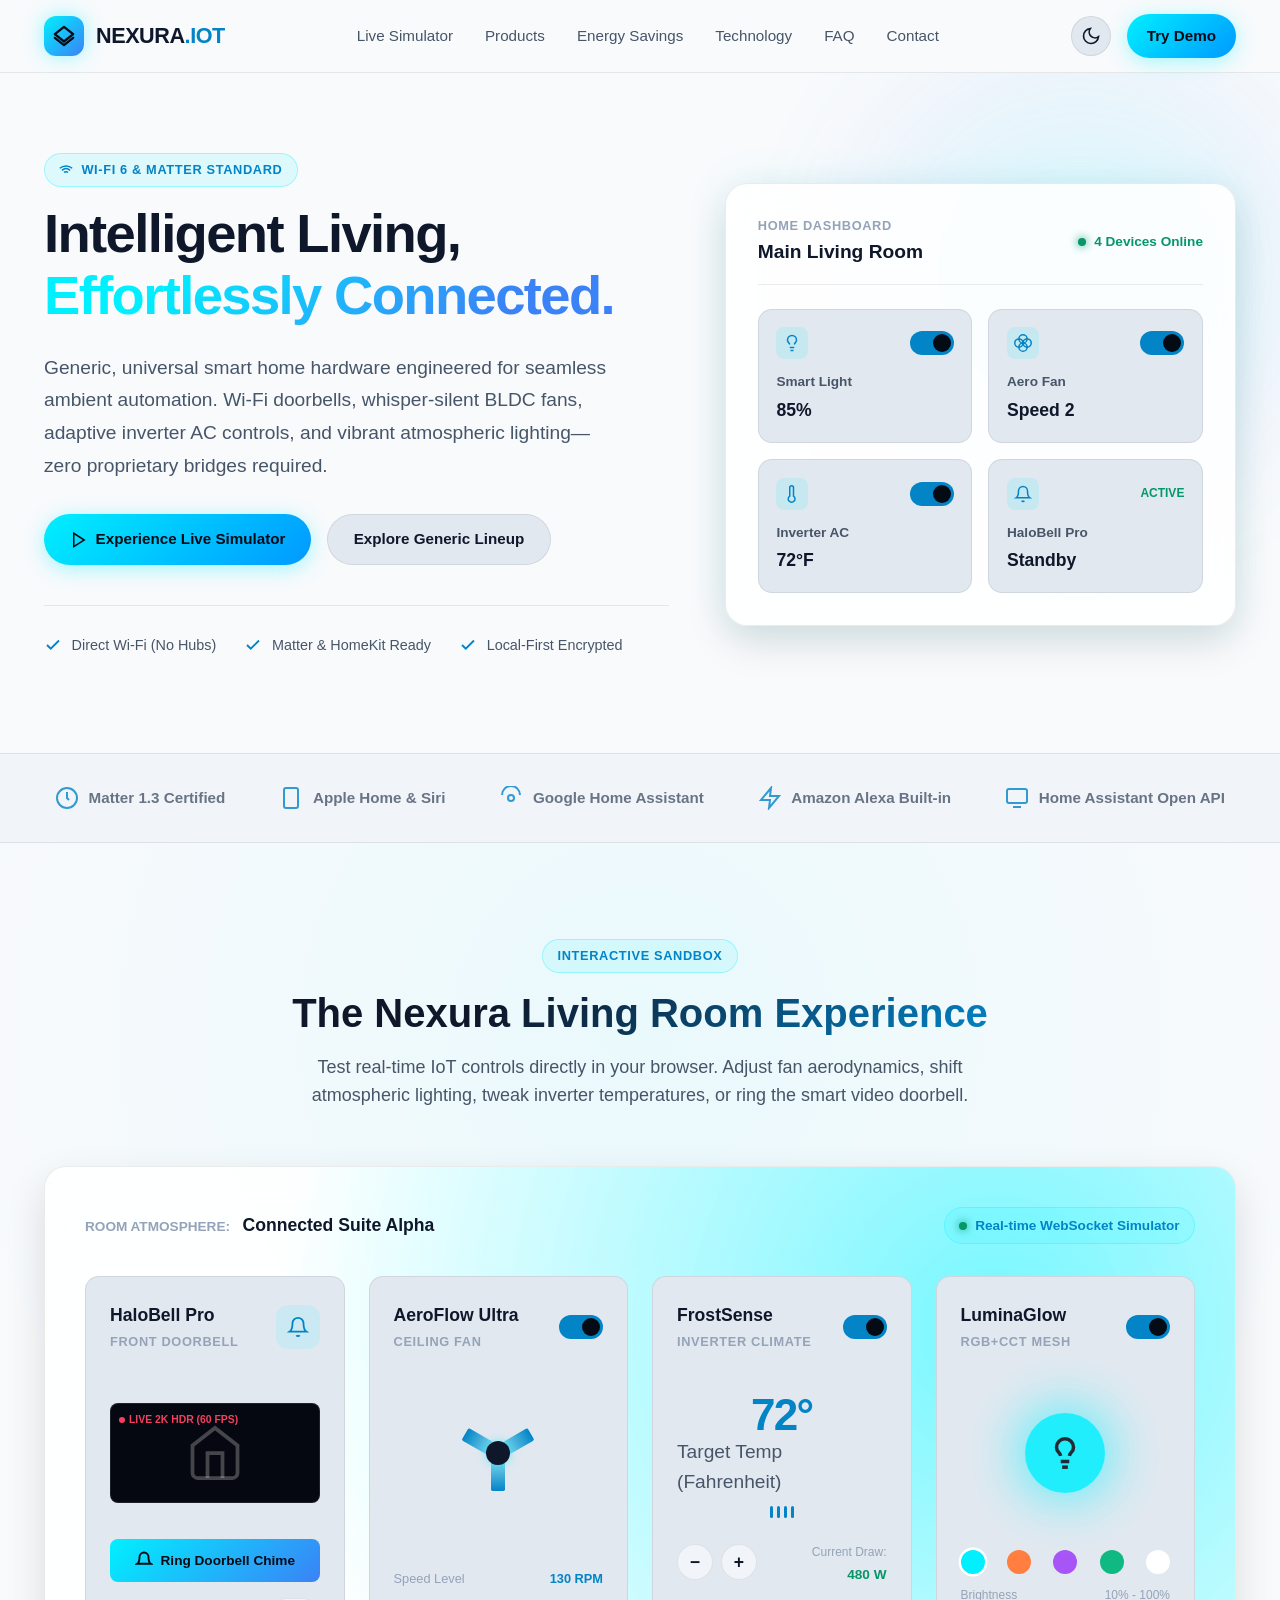
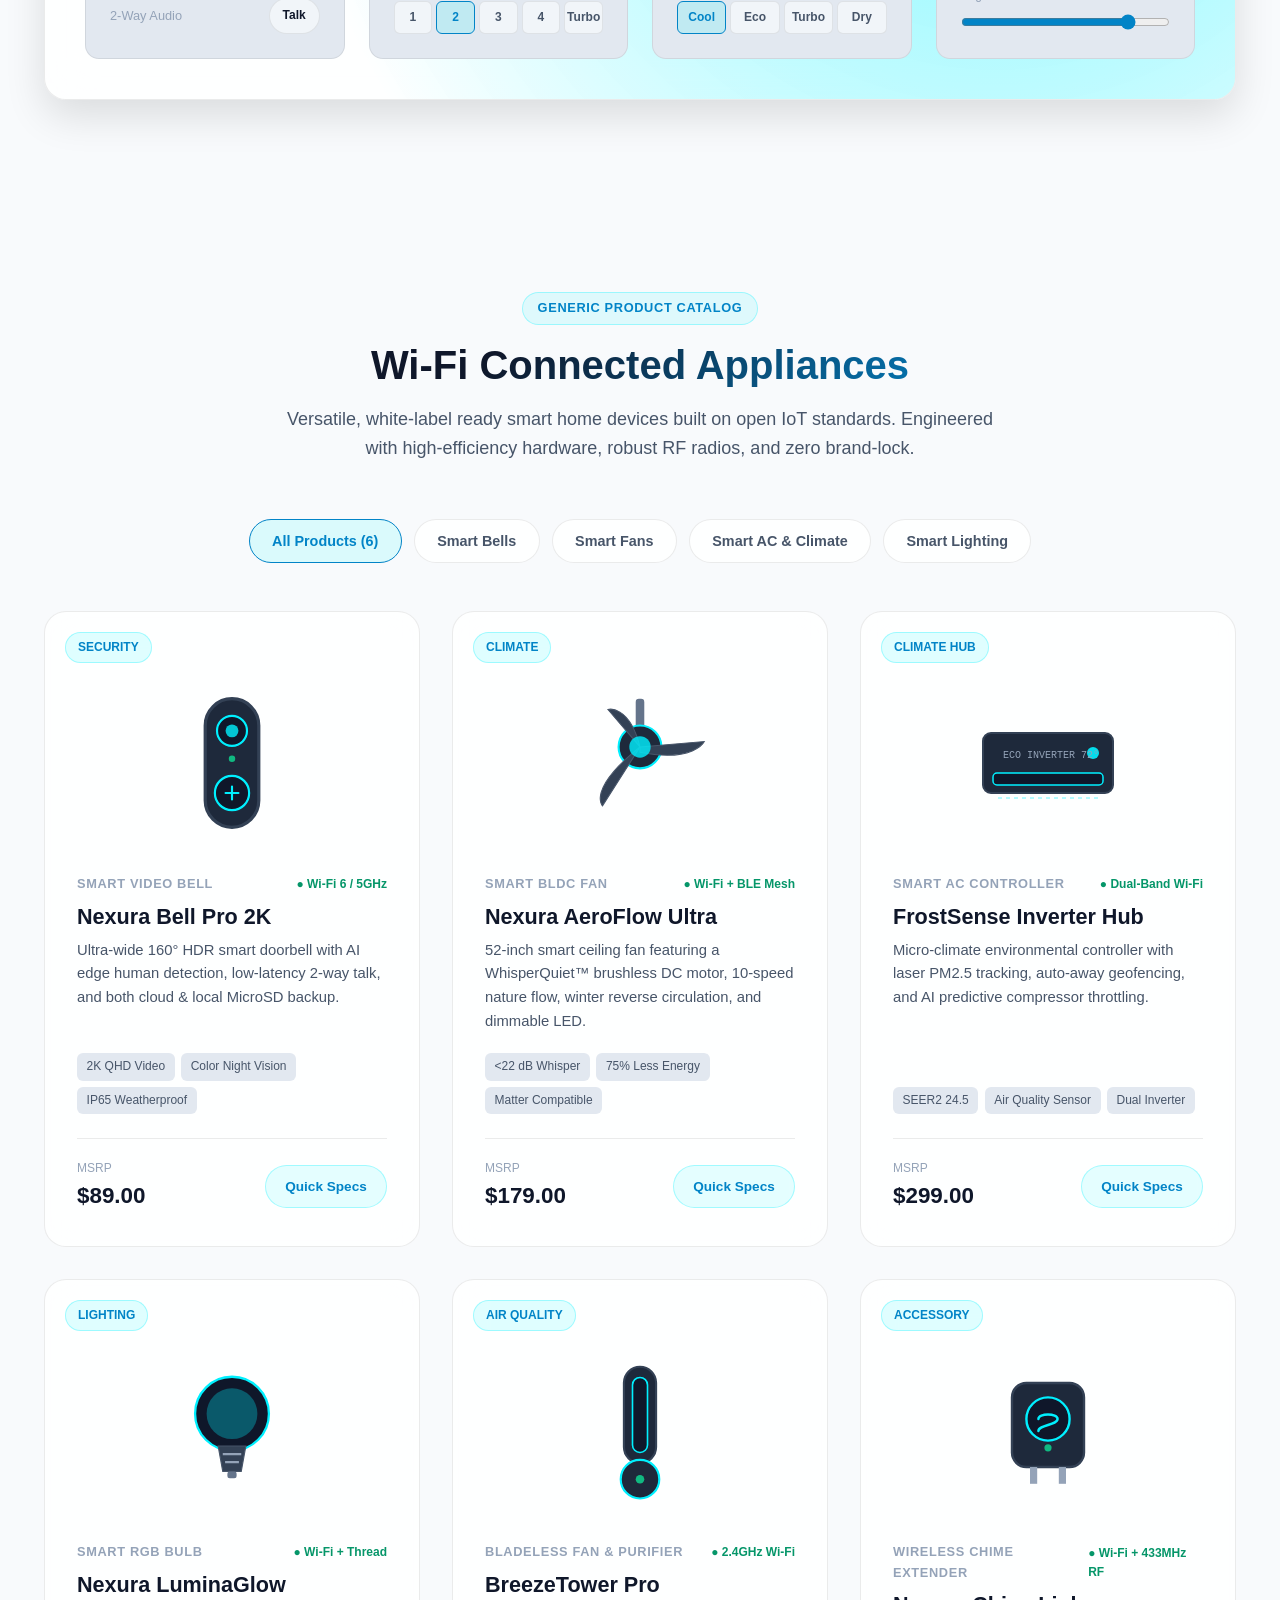
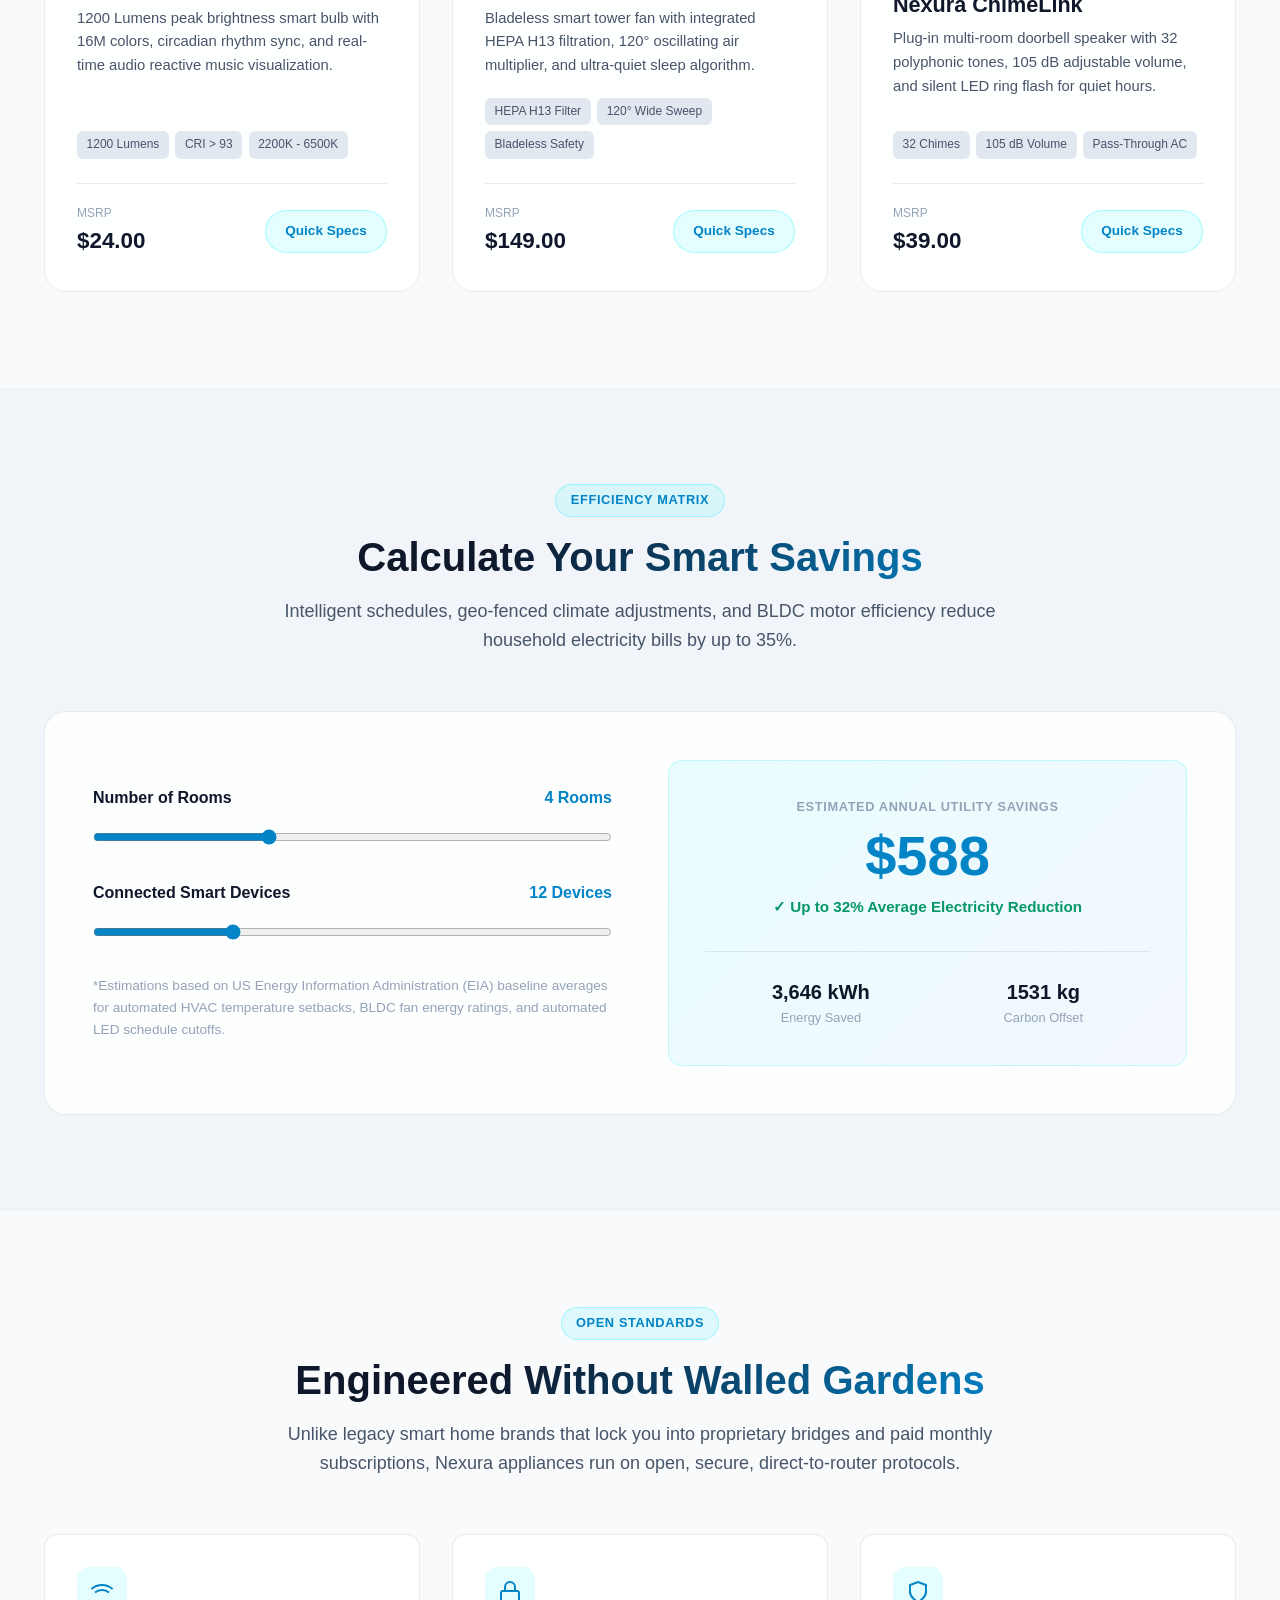
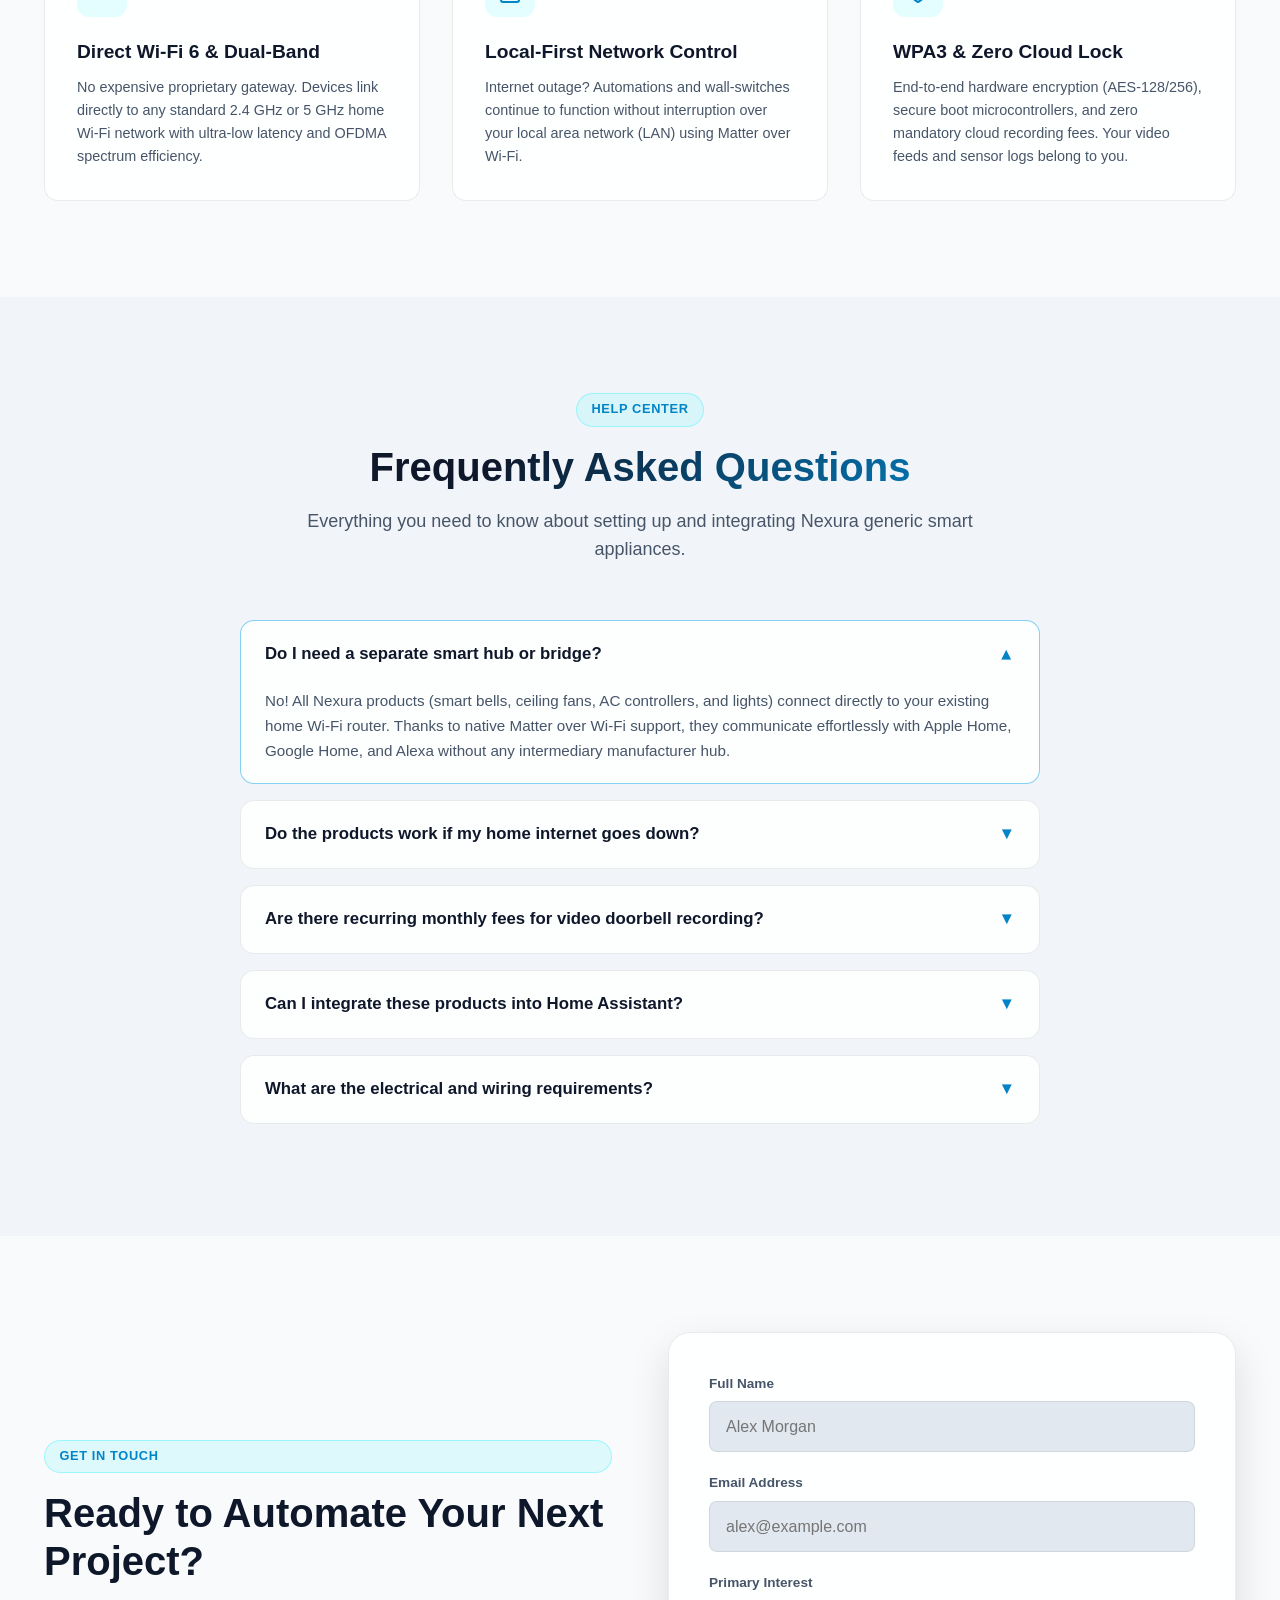
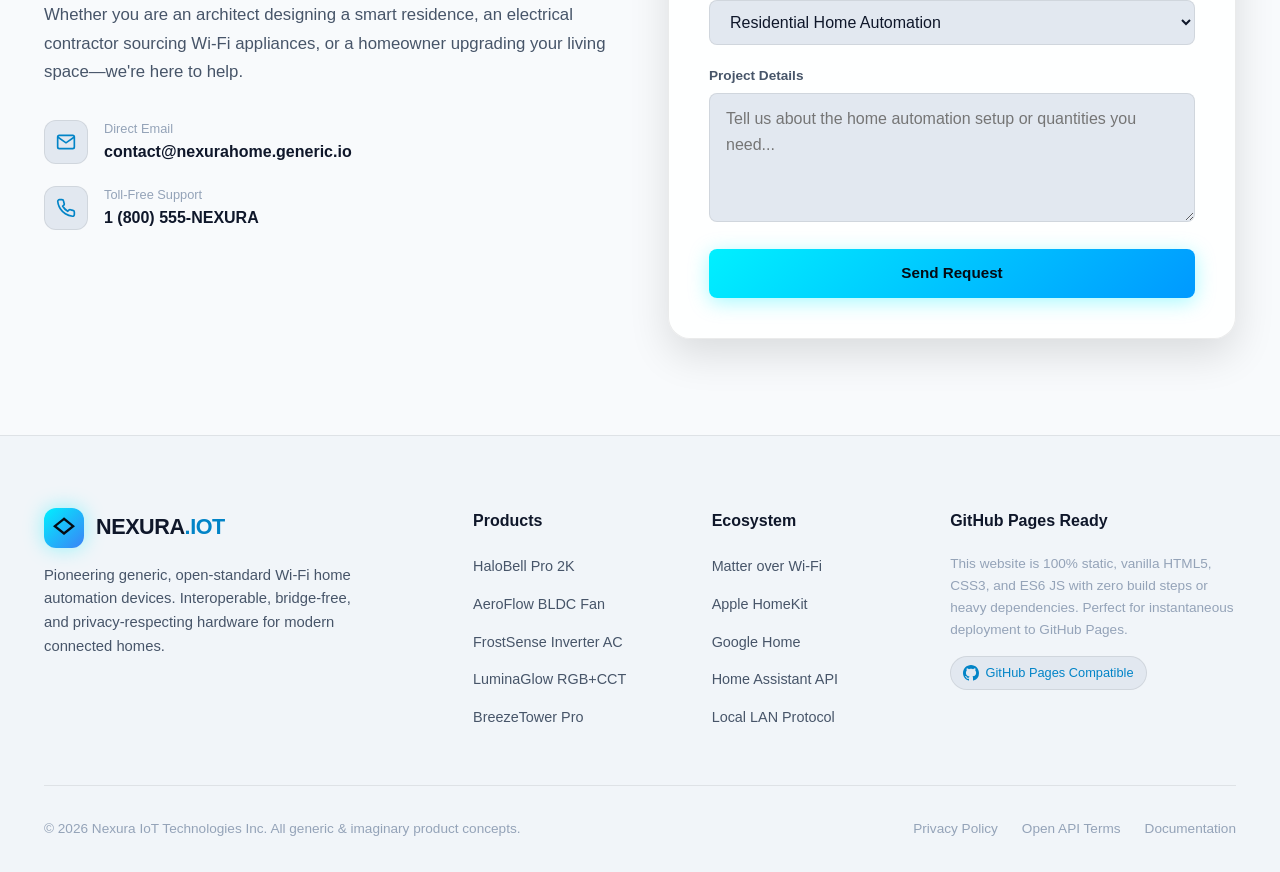
==== index.html @ 49939e01 "feat: complete Nexura Smart Home GitHub Pages site" ====
<!DOCTYPE html>
<html lang="en" data-theme="dark">
<head>
  <meta charset="UTF-8">
  <meta name="viewport" content="width=device-width, initial-scale=1.0">
  <title>Nexura Home | Intelligent Wi-Fi Smart Home Automation</title>
  <meta name="description" content="Generic, universal Wi-Fi enabled smart home appliances. Smart video bells, whisper-silent BLDC fans, inverter climate ACs, and tunable ambient lighting.">
  <link rel="stylesheet" href="css/style.css">
  <!-- Favicon / Vector Logo -->
  <link rel="icon" type="image/svg+xml" href="data:image/svg+xml,<svg xmlns='http://www.w3.org/2000/svg' viewBox='0 0 24 24' fill='%2300f0ff'><path d='M12 2L2 9.5V22h20V9.5L12 2zm0 4.5l6 4.5v9h-3v-5h-6v5H5v-9l7-4.5z'/></svg>">
</head>
<body>

  <!-- =========================================================================
       NAVIGATION BAR
       ========================================================================= -->
  <header class="site-header">
    <div class="container nav-inner">
      <a href="#" class="brand-logo" aria-label="Nexura Home Homepage">
        <div class="brand-icon-box">
          <svg width="22" height="22" viewBox="0 0 24 24" fill="none" stroke="currentColor" stroke-width="2.5" stroke-linecap="round" stroke-linejoin="round">
            <path d="M12 2L2 10l10 8 10-8-10-8z"/>
            <path d="M2 14l10 8 10-8"/>
          </svg>
        </div>
        <span class="brand-text">NEXURA<span>.IOT</span></span>
      </a>

      <nav>
        <ul class="nav-menu" id="nav-menu">
          <li><a href="#simulator" class="nav-link">Live Simulator</a></li>
          <li><a href="#products" class="nav-link">Products</a></li>
          <li><a href="#calculator" class="nav-link">Energy Savings</a></li>
          <li><a href="#architecture" class="nav-link">Technology</a></li>
          <li><a href="#faq" class="nav-link">FAQ</a></li>
          <li><a href="#contact" class="nav-link">Contact</a></li>
        </ul>
      </nav>

      <div class="nav-actions">
        <button id="theme-toggle-btn" class="theme-toggle-btn" aria-label="Toggle Theme" title="Toggle Light/Dark Theme">
          <span id="theme-icon">
            <svg width="20" height="20" viewBox="0 0 24 24" fill="none" stroke="currentColor" stroke-width="2">
              <circle cx="12" cy="12" r="5"></circle>
              <line x1="12" y1="1" x2="12" y2="3"></line>
              <line x1="12" y1="21" x2="12" y2="23"></line>
            </svg>
          </span>
        </button>
        <a href="#simulator" class="btn-primary" style="padding: 0.6rem 1.25rem;">Try Demo</a>
        <button class="mobile-menu-btn" id="mobile-menu-btn" aria-label="Open Mobile Menu">
          <span></span>
          <span></span>
          <span></span>
        </button>
      </div>
    </div>
  </header>

  <!-- =========================================================================
       HERO SECTION
       ========================================================================= -->
  <section class="section hero-section">
    <div class="hero-glow-blob"></div>
    <div class="container hero-grid">
      <div class="hero-content">
        <div class="badge-tag">
          <svg width="14" height="14" viewBox="0 0 24 24" fill="none" stroke="currentColor" stroke-width="2.5">
            <path d="M5 12.55a11 11 0 0 1 14.08 0"></path>
            <path d="M1.42 9a16 16 0 0 1 21.16 0"></path>
            <path d="M8.53 16.11a6 6 0 0 1 6.95 0"></path>
            <line x1="12" y1="20" x2="12.01" y2="20"></line>
          </svg>
          Wi-Fi 6 & Matter Standard
        </div>
        <h1>Intelligent Living, <br><span class="gradient-text">Effortlessly Connected.</span></h1>
        <p class="hero-description">
          Generic, universal smart home hardware engineered for seamless ambient automation. Wi-Fi doorbells, whisper-silent BLDC fans, adaptive inverter AC controls, and vibrant atmospheric lighting—zero proprietary bridges required.
        </p>

        <div class="hero-cta-group">
          <a href="#simulator" class="btn-primary">
            <svg width="18" height="18" viewBox="0 0 24 24" fill="none" stroke="currentColor" stroke-width="2">
              <polygon points="5 3 19 12 5 21 5 3"></polygon>
            </svg>
            Experience Live Simulator
          </a>
          <a href="#products" class="btn-secondary">Explore Generic Lineup</a>
        </div>

        <div class="hero-highlights">
          <div class="highlight-item">
            <svg width="18" height="18" viewBox="0 0 24 24" fill="none" stroke="currentColor" stroke-width="2.5"><polyline points="20 6 9 17 4 12"></polyline></svg>
            Direct Wi-Fi (No Hubs)
          </div>
          <div class="highlight-item">
            <svg width="18" height="18" viewBox="0 0 24 24" fill="none" stroke="currentColor" stroke-width="2.5"><polyline points="20 6 9 17 4 12"></polyline></svg>
            Matter & HomeKit Ready
          </div>
          <div class="highlight-item">
            <svg width="18" height="18" viewBox="0 0 24 24" fill="none" stroke="currentColor" stroke-width="2.5"><polyline points="20 6 9 17 4 12"></polyline></svg>
            Local-First Encrypted
          </div>
        </div>
      </div>

      <!-- Hero Interactive Mini-Hub Card -->
      <div class="hero-hub-card">
        <div class="hub-card-header">
          <div>
            <div style="font-size: 0.8rem; text-transform: uppercase; color: var(--text-muted); font-weight: 700; letter-spacing: 0.05em;">Home Dashboard</div>
            <div style="font-size: 1.2rem; font-weight: 800;">Main Living Room</div>
          </div>
          <div class="hub-status">
            <span class="status-dot"></span>
            <span>4 Devices Online</span>
          </div>
        </div>

        <div class="hero-hub-grid">
          <!-- Light Quick Widget -->
          <div class="quick-control-widget">
            <div class="qcw-header">
              <div class="qcw-icon">
                <svg width="18" height="18" viewBox="0 0 24 24" fill="none" stroke="currentColor" stroke-width="2">
                  <path d="M9 18h6"></path><path d="M10 22h4"></path>
                  <path d="M15.09 14c.18-.98.65-1.74 1.41-2.5A4.65 4.65 0 0 0 18 8 6 6 0 0 0 6 8c0 1 .23 2.23 1.5 3.5A4.61 4.61 0 0 1 8.91 14"></path>
                </svg>
              </div>
              <label class="toggle-switch">
                <input type="checkbox" id="hero-light-toggle" checked>
                <span class="toggle-slider"></span>
              </label>
            </div>
            <div class="qcw-title">Smart Light</div>
            <div class="qcw-value" id="hero-light-status">85%</div>
          </div>

          <!-- Fan Quick Widget -->
          <div class="quick-control-widget">
            <div class="qcw-header">
              <div class="qcw-icon">
                <svg width="18" height="18" viewBox="0 0 24 24" fill="none" stroke="currentColor" stroke-width="2">
                  <path d="M12 12c0-3 2.5-5.5 5.5-5.5S23 9 23 12s-2.5 5.5-5.5 5.5-5.5-2.5-5.5-5.5z"></path>
                  <path d="M12 12c-3 0-5.5 2.5-5.5 5.5S9 23 12 23s5.5-2.5 5.5-5.5-2.5-5.5-5.5-5.5z"></path>
                  <path d="M12 12c0 3-2.5 5.5-5.5 5.5S1 15 1 12s2.5-5.5 5.5-5.5 5.5 2.5 5.5 5.5z"></path>
                  <path d="M12 12c3 0 5.5-2.5 5.5-5.5S15 1 12 1 6.5 3.5 6.5 6.5 9 12 12 12z"></path>
                </svg>
              </div>
              <label class="toggle-switch">
                <input type="checkbox" id="hero-fan-toggle" checked>
                <span class="toggle-slider"></span>
              </label>
            </div>
            <div class="qcw-title">Aero Fan</div>
            <div class="qcw-value" id="hero-fan-status">Speed 2</div>
          </div>

          <!-- AC Quick Widget -->
          <div class="quick-control-widget">
            <div class="qcw-header">
              <div class="qcw-icon">
                <svg width="18" height="18" viewBox="0 0 24 24" fill="none" stroke="currentColor" stroke-width="2">
                  <path d="M14 14.76V3.5a2.5 2.5 0 0 0-5 0v11.26a4.5 4.5 0 1 0 5 0z"></path>
                </svg>
              </div>
              <label class="toggle-switch">
                <input type="checkbox" id="hero-ac-toggle" checked>
                <span class="toggle-slider"></span>
              </label>
            </div>
            <div class="qcw-title">Inverter AC</div>
            <div class="qcw-value" id="hero-ac-temp">72°F</div>
          </div>

          <!-- Bell Quick Widget -->
          <div class="quick-control-widget">
            <div class="qcw-header">
              <div class="qcw-icon">
                <svg width="18" height="18" viewBox="0 0 24 24" fill="none" stroke="currentColor" stroke-width="2">
                  <path d="M18 8A6 6 0 0 0 6 8c0 7-3 9-3 9h18s-3-2-3-9"></path>
                  <path d="M13.73 21a2 2 0 0 1-3.46 0"></path>
                </svg>
              </div>
              <span style="font-size: 0.75rem; color: var(--accent-emerald); font-weight: 700;">ACTIVE</span>
            </div>
            <div class="qcw-title">HaloBell Pro</div>
            <div class="qcw-value">Standby</div>
          </div>
        </div>
      </div>
    </div>
  </section>

  <!-- =========================================================================
       TRUST & ECOSYSTEM COMPATIBILITY STRIP
       ========================================================================= -->
  <section class="trust-bar">
    <div class="container trust-flex">
      <div class="trust-item">
        <svg viewBox="0 0 24 24" fill="none" stroke="currentColor" stroke-width="2">
          <circle cx="12" cy="12" r="10"></circle><polyline points="12 6 12 12 14 14"></polyline>
        </svg>
        <span>Matter 1.3 Certified</span>
      </div>
      <div class="trust-item">
        <svg viewBox="0 0 24 24" fill="none" stroke="currentColor" stroke-width="2">
          <rect x="5" y="2" width="14" height="20" rx="2" ry="2"></rect><line x1="12" y1="18" x2="12.01" y2="18"></line>
        </svg>
        <span>Apple Home & Siri</span>
      </div>
      <div class="trust-item">
        <svg viewBox="0 0 24 24" fill="none" stroke="currentColor" stroke-width="2">
          <circle cx="12" cy="12" r="3"></circle><path d="M3 9a9 9 0 0 1 9-9 9 9 0 0 1 9 9"></path>
        </svg>
        <span>Google Home Assistant</span>
      </div>
      <div class="trust-item">
        <svg viewBox="0 0 24 24" fill="none" stroke="currentColor" stroke-width="2">
          <polygon points="13 2 3 14 12 14 11 22 21 10 12 10 13 2"></polygon>
        </svg>
        <span>Amazon Alexa Built-in</span>
      </div>
      <div class="trust-item">
        <svg viewBox="0 0 24 24" fill="none" stroke="currentColor" stroke-width="2">
          <rect x="2" y="3" width="20" height="14" rx="2" ry="2"></rect><line x1="8" y1="21" x2="16" y2="21"></line>
        </svg>
        <span>Home Assistant Open API</span>
      </div>
    </div>
  </section>

  <!-- =========================================================================
       INTERACTIVE SMART HOME SIMULATOR
       ========================================================================= -->
  <section class="section simulator-section" id="simulator">
    <div class="container">
      <div class="section-title-wrap">
        <div class="badge-tag">Interactive Sandbox</div>
        <h2 class="section-title">The Nexura Living Room Experience</h2>
        <p class="section-subtitle">
          Test real-time IoT controls directly in your browser. Adjust fan aerodynamics, shift atmospheric lighting, tweak inverter temperatures, or ring the smart video doorbell.
        </p>
      </div>

      <div class="sim-room-container">
        <div class="sim-room-backdrop" id="sim-room-backdrop"></div>

        <div class="sim-header">
          <div>
            <span style="font-size: 0.85rem; font-weight: 700; color: var(--text-muted); text-transform: uppercase;">Room Atmosphere:</span>
            <span style="font-size: 1.1rem; font-weight: 800; margin-left: 0.5rem;">Connected Suite Alpha</span>
          </div>
          <div class="sim-live-badge">
            <span class="status-dot"></span>
            <span>Real-time WebSocket Simulator</span>
          </div>
        </div>

        <div class="sim-device-grid">
          <!-- 1. SMART DOORBELL -->
          <div class="sim-card">
            <div class="sim-card-top">
              <div>
                <div class="sim-device-name">HaloBell Pro</div>
                <div class="sim-device-type">Front Doorbell</div>
              </div>
              <div class="sim-icon-circle">
                <svg width="22" height="22" viewBox="0 0 24 24" fill="none" stroke="currentColor" stroke-width="2">
                  <path d="M18 8A6 6 0 0 0 6 8c0 7-3 9-3 9h18s-3-2-3-9"></path>
                  <path d="M13.73 21a2 2 0 0 1-3.46 0"></path>
                </svg>
              </div>
            </div>

            <!-- Cam Viewport -->
            <div class="sim-device-visual">
              <div class="doorbell-cam-feed">
                <div class="cam-rec-indicator">
                  <span class="rec-dot"></span>
                  <span id="cam-status-text">LIVE 2K HDR (60 FPS)</span>
                </div>
                <div class="cam-motion-alert" id="cam-motion-alert">Motion Detected: Porch</div>
                <!-- Simulated Porch Graphic -->
                <svg width="60" height="60" viewBox="0 0 24 24" fill="none" stroke="rgba(255,255,255,0.25)" stroke-width="1.5">
                  <path d="M3 9l9-7 9 7v11a2 2 0 0 1-2 2H5a2 2 0 0 1-2-2z"></path>
                  <polyline points="9 22 9 12 15 12 15 22"></polyline>
                </svg>
              </div>
            </div>

            <div class="sim-controls">
              <button class="btn-ring-bell" id="ring-bell-btn">
                <svg width="18" height="18" viewBox="0 0 24 24" fill="none" stroke="currentColor" stroke-width="2.5">
                  <path d="M18 8A6 6 0 0 0 6 8c0 7-3 9-3 9h18s-3-2-3-9"></path>
                </svg>
                Ring Doorbell Chime
              </button>
              <div class="control-btn-group" style="justify-content: space-between; margin-top: 0.25rem;">
                <span style="font-size: 0.8rem; color: var(--text-muted);">2-Way Audio</span>
                <button id="toggle-mic-btn" class="sim-btn-round" style="width: auto; padding: 0.2rem 0.8rem; border-radius: var(--radius-full); font-size: 0.75rem;">
                  Talk
                </button>
              </div>
            </div>
          </div>

          <!-- 2. SMART BLDC FAN -->
          <div class="sim-card">
            <div class="sim-card-top">
              <div>
                <div class="sim-device-name">AeroFlow Ultra</div>
                <div class="sim-device-type">Ceiling Fan</div>
              </div>
              <label class="toggle-switch">
                <input type="checkbox" id="fan-power-toggle" checked>
                <span class="toggle-slider"></span>
              </label>
            </div>

            <!-- Fan Visual -->
            <div class="sim-device-visual">
              <div class="fan-visual-box">
                <div class="fan-hub"></div>
                <div class="fan-blades" id="fan-blades">
                  <div class="fan-blade"></div>
                  <div class="fan-blade"></div>
                  <div class="fan-blade"></div>
                </div>
              </div>
            </div>

            <div class="sim-controls">
              <div style="display: flex; justify-content: space-between; align-items: center; font-size: 0.8rem;">
                <span style="color: var(--text-muted);">Speed Level</span>
                <span style="font-weight: 700; color: var(--accent-cyan);" id="fan-rpm-display">130 RPM</span>
              </div>
              <div class="speed-chips">
                <button class="speed-chip fan-speed-chip" data-speed="1">1</button>
                <button class="speed-chip fan-speed-chip active" data-speed="2">2</button>
                <button class="speed-chip fan-speed-chip" data-speed="3">3</button>
                <button class="speed-chip fan-speed-chip" data-speed="4">4</button>
                <button class="speed-chip fan-speed-chip" data-speed="5">Turbo</button>
              </div>
            </div>
          </div>

          <!-- 3. SMART AC INVERTER -->
          <div class="sim-card">
            <div class="sim-card-top">
              <div>
                <div class="sim-device-name">FrostSense</div>
                <div class="sim-device-type">Inverter Climate</div>
              </div>
              <label class="toggle-switch">
                <input type="checkbox" id="ac-power-toggle" checked>
                <span class="toggle-slider"></span>
              </label>
            </div>

            <!-- AC Visual -->
            <div class="sim-device-visual">
              <div class="ac-temp-display">
                <div class="ac-temp-value" id="ac-temp-value">72°</div>
                <div class="ac-temp-unit">Target Temp (Fahrenheit)</div>
                <div class="ac-cooling-animation" id="ac-cooling-animation">
                  <span class="ac-wave-bar"></span>
                  <span class="ac-wave-bar"></span>
                  <span class="ac-wave-bar"></span>
                  <span class="ac-wave-bar"></span>
                </div>
              </div>
            </div>

            <div class="sim-controls">
              <div class="control-btn-group" style="justify-content: space-between;">
                <div style="display: flex; gap: 0.5rem;">
                  <button class="sim-btn-round" id="ac-temp-down" title="Lower Temp">−</button>
                  <button class="sim-btn-round" id="ac-temp-up" title="Raise Temp">+</button>
                </div>
                <div style="text-align: right;">
                  <span style="font-size: 0.75rem; color: var(--text-muted);">Current Draw:</span>
                  <div style="font-size: 0.85rem; font-weight: 700; color: var(--accent-emerald);" id="ac-energy-draw">480 W</div>
                </div>
              </div>
              <div class="speed-chips" style="margin-top: 0.25rem;">
                <button class="speed-chip ac-mode-chip active" data-mode="cool">Cool</button>
                <button class="speed-chip ac-mode-chip" data-mode="eco">Eco</button>
                <button class="speed-chip ac-mode-chip" data-mode="turbo">Turbo</button>
                <button class="speed-chip ac-mode-chip" data-mode="dry">Dry</button>
              </div>
            </div>
          </div>

          <!-- 4. SMART AMBIENT LIGHT -->
          <div class="sim-card">
            <div class="sim-card-top">
              <div>
                <div class="sim-device-name">LuminaGlow</div>
                <div class="sim-device-type">RGB+CCT Mesh</div>
              </div>
              <label class="toggle-switch">
                <input type="checkbox" id="light-power-toggle" checked>
                <span class="toggle-slider"></span>
              </label>
            </div>

            <!-- Light Visual -->
            <div class="sim-device-visual">
              <div class="light-bulb-glow" id="light-bulb-glow">
                <svg width="34" height="34" viewBox="0 0 24 24" fill="none" stroke="currentColor" stroke-width="2.5">
                  <path d="M9 18h6"></path><path d="M10 22h4"></path>
                  <path d="M15.09 14c.18-.98.65-1.74 1.41-2.5A4.65 4.65 0 0 0 18 8 6 6 0 0 0 6 8c0 1 .23 2.23 1.5 3.5A4.61 4.61 0 0 1 8.91 14"></path>
                </svg>
              </div>
            </div>

            <div class="sim-controls">
              <!-- Color Palette -->
              <div class="color-palette-bar">
                <span class="color-swatch light-color-swatch active" data-color="#00f0ff" style="background: #00f0ff;" title="Cyber Cyan"></span>
                <span class="color-swatch light-color-swatch" data-color="#ff7e40" style="background: #ff7e40;" title="Sunset Warm"></span>
                <span class="color-swatch light-color-swatch" data-color="#a855f7" style="background: #a855f7;" title="Midnight Violet"></span>
                <span class="color-swatch light-color-swatch" data-color="#10b981" style="background: #10b981;" title="Zen Emerald"></span>
                <span class="color-swatch light-color-swatch" data-color="#ffffff" style="background: #ffffff;" title="Pure Daylight"></span>
              </div>
              <!-- Brightness Slider -->
              <div>
                <div style="display: flex; justify-content: space-between; font-size: 0.75rem; color: var(--text-muted); margin-bottom: 0.2rem;">
                  <span>Brightness</span>
                  <span>10% - 100%</span>
                </div>
                <input type="range" class="range-slider" id="light-brightness-slider" min="15" max="100" value="85">
              </div>
            </div>
          </div>
        </div>
      </div>
    </div>
  </section>

  <!-- =========================================================================
       PRODUCT CATALOG SECTION
       ========================================================================= -->
  <section class="section" id="products">
    <div class="container">
      <div class="section-title-wrap">
        <div class="badge-tag">Generic Product Catalog</div>
        <h2 class="section-title">Wi-Fi Connected Appliances</h2>
        <p class="section-subtitle">
          Versatile, white-label ready smart home devices built on open IoT standards. Engineered with high-efficiency hardware, robust RF radios, and zero brand-lock.
        </p>
      </div>

      <!-- Category Filter Pills -->
      <div class="product-filters">
        <button class="filter-btn active" data-filter="all">All Products (6)</button>
        <button class="filter-btn" data-filter="bell">Smart Bells</button>
        <button class="filter-btn" data-filter="fan">Smart Fans</button>
        <button class="filter-btn" data-filter="ac">Smart AC & Climate</button>
        <button class="filter-btn" data-filter="light">Smart Lighting</button>
      </div>

      <!-- Product Grid -->
      <div class="product-grid">

        <!-- 1. HaloBell Pro 2K -->
        <div class="product-card" data-category="bell">
          <span class="product-badge-corner">Security</span>
          <div class="product-illustration">
            <!-- Modern Doorbell SVG -->
            <svg width="120" height="150" viewBox="0 0 100 140" fill="none" xmlns="http://www.w3.org/2000/svg">
              <rect x="25" y="10" width="50" height="120" rx="25" fill="#1e293b" stroke="#334155" stroke-width="3"/>
              <circle cx="50" cy="40" r="14" fill="#0f172a" stroke="#00f0ff" stroke-width="2"/>
              <circle cx="50" cy="40" r="6" fill="#00f0ff" opacity="0.8"/>
              <circle cx="50" cy="98" r="16" fill="#0f172a" stroke="#00f0ff" stroke-width="2"/>
              <path d="M50 92v12M44 98h12" stroke="#00f0ff" stroke-width="2" stroke-linecap="round"/>
              <circle cx="50" cy="66" r="3" fill="#10b981"/>
            </svg>
          </div>
          <div class="product-meta">
            <span class="product-category">Smart Video Bell</span>
            <span class="product-connectivity">● Wi-Fi 6 / 5GHz</span>
          </div>
          <h3 class="product-name">Nexura Bell Pro 2K</h3>
          <p class="product-description">
            Ultra-wide 160° HDR smart doorbell with AI edge human detection, low-latency 2-way talk, and both cloud & local MicroSD backup.
          </p>
          <div class="product-spec-pills">
            <span class="spec-pill">2K QHD Video</span>
            <span class="spec-pill">Color Night Vision</span>
            <span class="spec-pill">IP65 Weatherproof</span>
          </div>
          <div class="product-card-footer">
            <div class="product-price-box">
              <span class="price-label">MSRP</span>
              <span class="price-value">$89.00</span>
            </div>
            <button class="btn-card-action open-spec-btn" data-product-id="bell-pro">Quick Specs</button>
          </div>
        </div>

        <!-- 2. AeroFlow Ultra Ceiling Fan -->
        <div class="product-card" data-category="fan">
          <span class="product-badge-corner">Climate</span>
          <div class="product-illustration">
            <!-- Ceiling Fan SVG -->
            <svg width="150" height="150" viewBox="0 0 140 140" fill="none" xmlns="http://www.w3.org/2000/svg">
              <rect x="66" y="10" width="8" height="35" rx="3" fill="#64748b"/>
              <circle cx="70" cy="55" r="20" fill="#1e293b" stroke="#00f0ff" stroke-width="2"/>
              <path d="M70 55 L130 50 C130 50 120 70 70 60 Z" fill="#334155" stroke="#475569"/>
              <path d="M70 55 L35 110 C35 110 20 95 70 55 Z" fill="#334155" stroke="#475569"/>
              <path d="M70 55 L40 20 C40 20 60 15 70 55 Z" fill="#334155" stroke="#475569"/>
              <circle cx="70" cy="55" r="10" fill="#00f0ff" opacity="0.8"/>
            </svg>
          </div>
          <div class="product-meta">
            <span class="product-category">Smart BLDC Fan</span>
            <span class="product-connectivity">● Wi-Fi + BLE Mesh</span>
          </div>
          <h3 class="product-name">Nexura AeroFlow Ultra</h3>
          <p class="product-description">
            52-inch smart ceiling fan featuring a WhisperQuiet™ brushless DC motor, 10-speed nature flow, winter reverse circulation, and dimmable LED.
          </p>
          <div class="product-spec-pills">
            <span class="spec-pill">&lt;22 dB Whisper</span>
            <span class="spec-pill">75% Less Energy</span>
            <span class="spec-pill">Matter Compatible</span>
          </div>
          <div class="product-card-footer">
            <div class="product-price-box">
              <span class="price-label">MSRP</span>
              <span class="price-value">$179.00</span>
            </div>
            <button class="btn-card-action open-spec-btn" data-product-id="fan-aeroflow">Quick Specs</button>
          </div>
        </div>

        <!-- 3. FrostSense Inverter AC -->
        <div class="product-card" data-category="ac">
          <span class="product-badge-corner">Climate Hub</span>
          <div class="product-illustration">
            <!-- AC Unit SVG -->
            <svg width="160" height="140" viewBox="0 0 160 120" fill="none" xmlns="http://www.w3.org/2000/svg">
              <rect x="15" y="30" width="130" height="60" rx="8" fill="#1e293b" stroke="#334155" stroke-width="2"/>
              <rect x="25" y="70" width="110" height="12" rx="4" fill="#0f172a" stroke="#00f0ff" stroke-width="1.5"/>
              <circle cx="125" cy="50" r="6" fill="#00f0ff" opacity="0.9"/>
              <text x="35" y="55" fill="#94a3b8" font-size="10" font-family="monospace">ECO INVERTER 72°</text>
              <line x1="30" y1="95" x2="130" y2="95" stroke="#00f0ff" stroke-dasharray="4 4" opacity="0.6"/>
            </svg>
          </div>
          <div class="product-meta">
            <span class="product-category">Smart AC Controller</span>
            <span class="product-connectivity">● Dual-Band Wi-Fi</span>
          </div>
          <h3 class="product-name">FrostSense Inverter Hub</h3>
          <p class="product-description">
            Micro-climate environmental controller with laser PM2.5 tracking, auto-away geofencing, and AI predictive compressor throttling.
          </p>
          <div class="product-spec-pills">
            <span class="spec-pill">SEER2 24.5</span>
            <span class="spec-pill">Air Quality Sensor</span>
            <span class="spec-pill">Dual Inverter</span>
          </div>
          <div class="product-card-footer">
            <div class="product-price-box">
              <span class="price-label">MSRP</span>
              <span class="price-value">$299.00</span>
            </div>
            <button class="btn-card-action open-spec-btn" data-product-id="ac-frostsense">Quick Specs</button>
          </div>
        </div>

        <!-- 4. LuminaGlow RGB+CCT Light -->
        <div class="product-card" data-category="light">
          <span class="product-badge-corner">Lighting</span>
          <div class="product-illustration">
            <!-- Smart Bulb SVG -->
            <svg width="130" height="150" viewBox="0 0 100 130" fill="none" xmlns="http://www.w3.org/2000/svg">
              <circle cx="50" cy="50" r="32" fill="#0f172a" stroke="#00f0ff" stroke-width="2"/>
              <circle cx="50" cy="50" r="22" fill="#00f0ff" opacity="0.3"/>
              <path d="M38 78 L62 78 L58 100 L42 100 Z" fill="#334155" stroke="#475569"/>
              <line x1="42" y1="85" x2="58" y2="85" stroke="#94a3b8" stroke-width="2"/>
              <line x1="44" y1="92" x2="56" y2="92" stroke="#94a3b8" stroke-width="2"/>
              <rect x="46" y="100" width="8" height="6" rx="2" fill="#64748b"/>
            </svg>
          </div>
          <div class="product-meta">
            <span class="product-category">Smart RGB Bulb</span>
            <span class="product-connectivity">● Wi-Fi + Thread</span>
          </div>
          <h3 class="product-name">Nexura LuminaGlow</h3>
          <p class="product-description">
            1200 Lumens peak brightness smart bulb with 16M colors, circadian rhythm sync, and real-time audio reactive music visualization.
          </p>
          <div class="product-spec-pills">
            <span class="spec-pill">1200 Lumens</span>
            <span class="spec-pill">CRI &gt; 93</span>
            <span class="spec-pill">2200K - 6500K</span>
          </div>
          <div class="product-card-footer">
            <div class="product-price-box">
              <span class="price-label">MSRP</span>
              <span class="price-value">$24.00</span>
            </div>
            <button class="btn-card-action open-spec-btn" data-product-id="light-lumina">Quick Specs</button>
          </div>
        </div>

        <!-- 5. BreezeTower Pro -->
        <div class="product-card" data-category="fan">
          <span class="product-badge-corner">Air Quality</span>
          <div class="product-illustration">
            <!-- Bladeless Tower SVG -->
            <svg width="110" height="150" viewBox="0 0 80 140" fill="none" xmlns="http://www.w3.org/2000/svg">
              <rect x="25" y="10" width="30" height="90" rx="15" fill="#1e293b" stroke="#334155" stroke-width="2"/>
              <rect x="33" y="20" width="14" height="70" rx="7" fill="#0f172a" stroke="#00f0ff" stroke-width="1.5"/>
              <circle cx="40" cy="115" r="18" fill="#1e293b" stroke="#00f0ff" stroke-width="2"/>
              <circle cx="40" cy="115" r="4" fill="#10b981"/>
            </svg>
          </div>
          <div class="product-meta">
            <span class="product-category">Bladeless Fan & Purifier</span>
            <span class="product-connectivity">● 2.4GHz Wi-Fi</span>
          </div>
          <h3 class="product-name">BreezeTower Pro</h3>
          <p class="product-description">
            Bladeless smart tower fan with integrated HEPA H13 filtration, 120° oscillating air multiplier, and ultra-quiet sleep algorithm.
          </p>
          <div class="product-spec-pills">
            <span class="spec-pill">HEPA H13 Filter</span>
            <span class="spec-pill">120° Wide Sweep</span>
            <span class="spec-pill">Bladeless Safety</span>
          </div>
          <div class="product-card-footer">
            <div class="product-price-box">
              <span class="price-label">MSRP</span>
              <span class="price-value">$149.00</span>
            </div>
            <button class="btn-card-action open-spec-btn" data-product-id="fan-tower">Quick Specs</button>
          </div>
        </div>

        <!-- 6. ChimeLink Multi-Room Hub -->
        <div class="product-card" data-category="bell">
          <span class="product-badge-corner">Accessory</span>
          <div class="product-illustration">
            <!-- Chime Plug SVG -->
            <svg width="120" height="150" viewBox="0 0 100 120" fill="none" xmlns="http://www.w3.org/2000/svg">
              <rect x="20" y="20" width="60" height="70" rx="12" fill="#1e293b" stroke="#334155" stroke-width="2"/>
              <circle cx="50" cy="50" r="18" fill="#0f172a" stroke="#00f0ff" stroke-width="2"/>
              <path d="M42 50 C42 45 58 45 58 50 C58 55 42 55 42 60" stroke="#00f0ff" stroke-width="2" stroke-linecap="round"/>
              <circle cx="50" cy="74" r="3" fill="#10b981"/>
              <rect x="35" y="90" width="6" height="14" fill="#94a3b8"/>
              <rect x="59" y="90" width="6" height="14" fill="#94a3b8"/>
            </svg>
          </div>
          <div class="product-meta">
            <span class="product-category">Wireless Chime Extender</span>
            <span class="product-connectivity">● Wi-Fi + 433MHz RF</span>
          </div>
          <h3 class="product-name">Nexura ChimeLink</h3>
          <p class="product-description">
            Plug-in multi-room doorbell speaker with 32 polyphonic tones, 105 dB adjustable volume, and silent LED ring flash for quiet hours.
          </p>
          <div class="product-spec-pills">
            <span class="spec-pill">32 Chimes</span>
            <span class="spec-pill">105 dB Volume</span>
            <span class="spec-pill">Pass-Through AC</span>
          </div>
          <div class="product-card-footer">
            <div class="product-price-box">
              <span class="price-label">MSRP</span>
              <span class="price-value">$39.00</span>
            </div>
            <button class="btn-card-action open-spec-btn" data-product-id="hub-chimelink">Quick Specs</button>
          </div>
        </div>

      </div>
    </div>
  </section>

  <!-- =========================================================================
       INTERACTIVE ENERGY SAVINGS CALCULATOR
       ========================================================================= -->
  <section class="section savings-section" id="calculator">
    <div class="container">
      <div class="section-title-wrap">
        <div class="badge-tag">Efficiency Matrix</div>
        <h2 class="section-title">Calculate Your Smart Savings</h2>
        <p class="section-subtitle">
          Intelligent schedules, geo-fenced climate adjustments, and BLDC motor efficiency reduce household electricity bills by up to 35%.
        </p>
      </div>

      <div class="calculator-card">
        <!-- Interactive Sliders -->
        <div>
          <div class="calc-input-group">
            <div class="calc-label-row">
              <label for="calc-rooms">Number of Rooms</label>
              <span id="calc-rooms-val" style="color: var(--accent-cyan); font-weight: 700;">4 Rooms</span>
            </div>
            <input type="range" class="range-slider" id="calc-rooms" min="1" max="10" value="4">
          </div>

          <div class="calc-input-group">
            <div class="calc-label-row">
              <label for="calc-devices">Connected Smart Devices</label>
              <span id="calc-devices-val" style="color: var(--accent-cyan); font-weight: 700;">12 Devices</span>
            </div>
            <input type="range" class="range-slider" id="calc-devices" min="2" max="40" value="12">
          </div>

          <div style="font-size: 0.85rem; color: var(--text-muted); line-height: 1.6;">
            *Estimations based on US Energy Information Administration (EIA) baseline averages for automated HVAC temperature setbacks, BLDC fan energy ratings, and automated LED schedule cutoffs.
          </div>
        </div>

        <!-- Calculated Output Card -->
        <div class="calc-results-card">
          <div style="text-transform: uppercase; font-size: 0.8rem; font-weight: 700; color: var(--text-muted); letter-spacing: 0.05em;">
            Estimated Annual Utility Savings
          </div>
          <div class="savings-number" id="savings-result-val">$588</div>
          <div style="font-size: 0.95rem; color: var(--accent-emerald); font-weight: 600;">
            ✓ Up to 32% Average Electricity Reduction
          </div>

          <div class="savings-stats-row">
            <div>
              <div class="stat-metric" id="savings-kwh-val">3,645 kWh</div>
              <div class="stat-desc">Energy Saved</div>
            </div>
            <div>
              <div class="stat-metric" id="savings-co2-val">1,530 kg</div>
              <div class="stat-desc">Carbon Offset</div>
            </div>
          </div>
        </div>
      </div>
    </div>
  </section>

  <!-- =========================================================================
       CORE TECHNOLOGY & OPEN ARCHITECTURE
       ========================================================================= -->
  <section class="section" id="architecture">
    <div class="container">
      <div class="section-title-wrap">
        <div class="badge-tag">Open Standards</div>
        <h2 class="section-title">Engineered Without Walled Gardens</h2>
        <p class="section-subtitle">
          Unlike legacy smart home brands that lock you into proprietary bridges and paid monthly subscriptions, Nexura appliances run on open, secure, direct-to-router protocols.
        </p>
      </div>

      <div class="protocol-grid">
        <div class="protocol-card">
          <div class="protocol-icon-wrap">
            <svg width="24" height="24" viewBox="0 0 24 24" fill="none" stroke="currentColor" stroke-width="2">
              <path d="M5 12.55a11 11 0 0 1 14.08 0"></path>
              <path d="M1.42 9a16 16 0 0 1 21.16 0"></path>
              <line x1="12" y1="20" x2="12.01" y2="20"></line>
            </svg>
          </div>
          <h3 class="protocol-title">Direct Wi-Fi 6 & Dual-Band</h3>
          <p class="protocol-desc">
            No expensive proprietary gateway. Devices link directly to any standard 2.4 GHz or 5 GHz home Wi-Fi network with ultra-low latency and OFDMA spectrum efficiency.
          </p>
        </div>

        <div class="protocol-card">
          <div class="protocol-icon-wrap">
            <svg width="24" height="24" viewBox="0 0 24 24" fill="none" stroke="currentColor" stroke-width="2">
              <rect x="3" y="11" width="18" height="11" rx="2" ry="2"></rect>
              <path d="M7 11V7a5 5 0 0 1 10 0v4"></path>
            </svg>
          </div>
          <h3 class="protocol-title">Local-First Network Control</h3>
          <p class="protocol-desc">
            Internet outage? Automations and wall-switches continue to function without interruption over your local area network (LAN) using Matter over Wi-Fi.
          </p>
        </div>

        <div class="protocol-card">
          <div class="protocol-icon-wrap">
            <svg width="24" height="24" viewBox="0 0 24 24" fill="none" stroke="currentColor" stroke-width="2">
              <path d="M12 22s8-4 8-10V5l-8-3-8 3v7c0 6 8 10 8 10z"></path>
            </svg>
          </div>
          <h3 class="protocol-title">WPA3 & Zero Cloud Lock</h3>
          <p class="protocol-desc">
            End-to-end hardware encryption (AES-128/256), secure boot microcontrollers, and zero mandatory cloud recording fees. Your video feeds and sensor logs belong to you.
          </p>
        </div>
      </div>
    </div>
  </section>

  <!-- =========================================================================
       FREQUENTLY ASKED QUESTIONS (ACCORDION)
       ========================================================================= -->
  <section class="section" id="faq" style="background: var(--bg-secondary);">
    <div class="container">
      <div class="section-title-wrap">
        <div class="badge-tag">Help Center</div>
        <h2 class="section-title">Frequently Asked Questions</h2>
        <p class="section-subtitle">
          Everything you need to know about setting up and integrating Nexura generic smart appliances.
        </p>
      </div>

      <div class="faq-container">
        <!-- Question 1 -->
        <div class="faq-item active">
          <button class="faq-question">
            <span>Do I need a separate smart hub or bridge?</span>
            <span class="faq-icon-arrow">▼</span>
          </button>
          <div class="faq-answer">
            <p>
              No! All Nexura products (smart bells, ceiling fans, AC controllers, and lights) connect directly to your existing home Wi-Fi router. Thanks to native Matter over Wi-Fi support, they communicate effortlessly with Apple Home, Google Home, and Alexa without any intermediary manufacturer hub.
            </p>
          </div>
        </div>

        <!-- Question 2 -->
        <div class="faq-item">
          <button class="faq-question">
            <span>Do the products work if my home internet goes down?</span>
            <span class="faq-icon-arrow">▼</span>
          </button>
          <div class="faq-answer">
            <p>
              Yes. Nexura hardware operates on a "Local First" architecture. Scheduled fan speeds, lighting triggers, and local AC temperature regulation run entirely on your local Wi-Fi router without requiring a round-trip to cloud servers.
            </p>
          </div>
        </div>

        <!-- Question 3 -->
        <div class="faq-item">
          <button class="faq-question">
            <span>Are there recurring monthly fees for video doorbell recording?</span>
            <span class="faq-icon-arrow">▼</span>
          </button>
          <div class="faq-answer">
            <p>
              Never. The HaloBell Pro includes an on-board MicroSD slot supporting up to 256GB and supports open RTSP / ONVIF streaming for Network Attached Storage (NAS). Cloud storage is completely optional.
            </p>
          </div>
        </div>

        <!-- Question 4 -->
        <div class="faq-item">
          <button class="faq-question">
            <span>Can I integrate these products into Home Assistant?</span>
            <span class="faq-icon-arrow">▼</span>
          </button>
          <div class="faq-answer">
            <p>
              Absolutely. In addition to Matter, all generic appliances expose a local REST and MQTT interface that automatically auto-discovers in Home Assistant, Homebridge, and openHAB.
            </p>
          </div>
        </div>

        <!-- Question 5 -->
        <div class="faq-item">
          <button class="faq-question">
            <span>What are the electrical and wiring requirements?</span>
            <span class="faq-icon-arrow">▼</span>
          </button>
          <div class="faq-answer">
            <p>
              All products support universal AC 100V-240V (50/60Hz). The HaloBell Pro can be powered via existing 16-24V mechanical doorbell wiring or operated wirelessly via its long-lasting rechargeable battery.
            </p>
          </div>
        </div>
      </div>
    </div>
  </section>

  <!-- =========================================================================
       CONTACT / WHOLESALE & PRE-ORDER INQUIRY
       ========================================================================= -->
  <section class="section" id="contact">
    <div class="container">
      <div class="contact-grid">
        <div class="contact-info-card">
          <div class="badge-tag">Get in Touch</div>
          <h2 style="font-size: 2.5rem; font-weight: 800; line-height: 1.2; margin-bottom: 1rem;">
            Ready to Automate Your Next Project?
          </h2>
          <p style="color: var(--text-secondary); line-height: 1.7; font-size: 1.05rem;">
            Whether you are an architect designing a smart residence, an electrical contractor sourcing Wi-Fi appliances, or a homeowner upgrading your living space—we're here to help.
          </p>

          <div class="contact-channels">
            <div class="channel-item">
              <div class="channel-icon">
                <svg width="20" height="20" viewBox="0 0 24 24" fill="none" stroke="currentColor" stroke-width="2">
                  <path d="M4 4h16c1.1 0 2 .9 2 2v12c0 1.1-.9 2-2 2H4c-1.1 0-2-.9-2-2V6c0-1.1.9-2 2-2z"></path>
                  <polyline points="22,6 12,13 2,6"></polyline>
                </svg>
              </div>
              <div>
                <div style="font-size: 0.8rem; color: var(--text-muted);">Direct Email</div>
                <div style="font-weight: 700;">contact@nexurahome.generic.io</div>
              </div>
            </div>

            <div class="channel-item">
              <div class="channel-icon">
                <svg width="20" height="20" viewBox="0 0 24 24" fill="none" stroke="currentColor" stroke-width="2">
                  <path d="M22 16.92v3a2 2 0 0 1-2.18 2 19.79 19.79 0 0 1-8.63-3.07 19.5 19.5 0 0 1-6-6 19.79 19.79 0 0 1-3.07-8.67A2 2 0 0 1 4.11 2h3a2 2 0 0 1 2 1.72 12.84 12.84 0 0 0 .7 2.81 2 2 0 0 1-.45 2.11L8.09 9.91a16 16 0 0 0 6 6l1.27-1.27a2 2 0 0 1 2.11-.45 12.84 12.84 0 0 0 2.81.7A2 2 0 0 1 22 16.92z"></path>
                </svg>
              </div>
              <div>
                <div style="font-size: 0.8rem; color: var(--text-muted);">Toll-Free Support</div>
                <div style="font-weight: 700;">1 (800) 555-NEXURA</div>
              </div>
            </div>
          </div>
        </div>

        <!-- Contact Form Card -->
        <div class="contact-form-card">
          <form id="contact-form">
            <div class="form-group">
              <label for="contact-name">Full Name</label>
              <input type="text" id="contact-name" class="form-control" placeholder="Alex Morgan" required>
            </div>
            <div class="form-group">
              <label for="contact-email">Email Address</label>
              <input type="email" id="contact-email" class="form-control" placeholder="alex@example.com" required>
            </div>
            <div class="form-group">
              <label for="contact-interest">Primary Interest</label>
              <select id="contact-interest" class="form-control" required>
                <option value="residential">Residential Home Automation</option>
                <option value="builder">Builder / Contractor Bulk Order</option>
                <option value="developer">IoT Developer / Custom Integration</option>
                <option value="sample">Order Evaluation Kit</option>
              </select>
            </div>
            <div class="form-group">
              <label for="contact-message">Project Details</label>
              <textarea id="contact-message" class="form-control" rows="4" placeholder="Tell us about the home automation setup or quantities you need..." required></textarea>
            </div>
            <button type="submit" class="btn-primary" style="width: 100%; border-radius: var(--radius-sm);">
              Send Request
            </button>
          </form>
        </div>
      </div>
    </div>
  </section>

  <!-- =========================================================================
       FOOTER
       ========================================================================= -->
  <footer class="site-footer">
    <div class="container">
      <div class="footer-grid">
        <div class="footer-brand">
          <div class="brand-logo">
            <div class="brand-icon-box">
              <svg width="22" height="22" viewBox="0 0 24 24" fill="none" stroke="currentColor" stroke-width="2.5">
                <path d="M12 2L2 10l10 8 10-8-10-8z"/>
              </svg>
            </div>
            <span class="brand-text">NEXURA<span>.IOT</span></span>
          </div>
          <p>
            Pioneering generic, open-standard Wi-Fi home automation devices. Interoperable, bridge-free, and privacy-respecting hardware for modern connected homes.
          </p>
        </div>

        <div>
          <div class="footer-heading">Products</div>
          <ul class="footer-links">
            <li><a href="#products">HaloBell Pro 2K</a></li>
            <li><a href="#products">AeroFlow BLDC Fan</a></li>
            <li><a href="#products">FrostSense Inverter AC</a></li>
            <li><a href="#products">LuminaGlow RGB+CCT</a></li>
            <li><a href="#products">BreezeTower Pro</a></li>
          </ul>
        </div>

        <div>
          <div class="footer-heading">Ecosystem</div>
          <ul class="footer-links">
            <li><a href="#architecture">Matter over Wi-Fi</a></li>
            <li><a href="#architecture">Apple HomeKit</a></li>
            <li><a href="#architecture">Google Home</a></li>
            <li><a href="#architecture">Home Assistant API</a></li>
            <li><a href="#faq">Local LAN Protocol</a></li>
          </ul>
        </div>

        <div>
          <div class="footer-heading">GitHub Pages Ready</div>
          <p style="font-size: 0.85rem; color: var(--text-muted); line-height: 1.6; margin-bottom: 1rem;">
            This website is 100% static, vanilla HTML5, CSS3, and ES6 JS with zero build steps or heavy dependencies. Perfect for instantaneous deployment to GitHub Pages.
          </p>
          <div class="gh-deploy-badge">
            <svg width="16" height="16" viewBox="0 0 24 24" fill="currentColor">
              <path d="M12 0C5.37 0 0 5.37 0 12c0 5.31 3.435 9.795 8.205 11.385.6.105.825-.255.825-.57 0-.285-.015-1.23-.015-2.235-3.015.555-3.795-.735-4.035-1.41-.135-.345-.72-1.41-1.23-1.695-.42-.225-1.02-.78-.015-.795.945-.015 1.62.87 1.845 1.23 1.08 1.815 2.805 1.305 3.495.99.105-.78.42-1.305.765-1.605-2.67-.3-5.46-1.335-5.46-5.925 0-1.305.465-2.385 1.23-3.225-.12-.3-.54-1.53.12-3.18 0 0 1.005-.315 3.3 1.23.96-.27 1.98-.405 3-.405s2.04.135 3 .405c2.295-1.56 3.3-1.23 3.3-1.23.66 1.65.24 2.88.12 3.18.765.84 1.23 1.905 1.23 3.225 0 4.605-2.805 5.625-5.475 5.925.435.375.81 1.095.81 2.22 0 1.605-.015 2.895-.015 3.3 0 .315.225.69.825.57A12.02 12.02 0 0 0 24 12c0-6.63-5.37-12-12-12z"/>
            </svg>
            <span>GitHub Pages Compatible</span>
          </div>
        </div>
      </div>

      <div class="footer-bottom">
        <div>© 2026 Nexura IoT Technologies Inc. All generic & imaginary product concepts.</div>
        <div style="display: flex; gap: 1.5rem;">
          <a href="#">Privacy Policy</a>
          <a href="#">Open API Terms</a>
          <a href="#">Documentation</a>
        </div>
      </div>
    </div>
  </footer>

  <!-- =========================================================================
       SPECIFICATIONS MODAL DIALOG
       ========================================================================= -->
  <div class="modal-backdrop" id="spec-modal" role="dialog" aria-modal="true">
    <div class="modal-card">
      <button class="modal-close-btn" id="modal-close-btn" aria-label="Close modal">&times;</button>
      <h3 id="modal-title" style="font-size: 1.4rem; font-weight: 800; margin-bottom: 0.5rem; color: var(--accent-cyan);">
        Product Specifications
      </h3>
      <div id="modal-body">
        <!-- Injected via JavaScript -->
      </div>
    </div>
  </div>

  <!-- Toast Notification Container -->
  <div class="toast-notice" id="toast-notice" role="status" aria-live="polite">
    <svg width="20" height="20" viewBox="0 0 24 24" fill="none" stroke="currentColor" stroke-width="2.5" style="color: var(--accent-cyan);">
      <circle cx="12" cy="12" r="10"></circle>
      <polyline points="12 6 12 12 14 14"></polyline>
    </svg>
    <span id="toast-msg">Notice</span>
  </div>

  <script src="js/app.js"></script>
</body>
</html>
---- css/style.css ----
/* ==========================================================================
   NEXURA SMART HOME - MODERN STYLESHEET
   Responsive, Themeable, Glassmorphic UI with Interactive Controls
   ========================================================================== */

:root {
  /* Color Palette - Dark Theme (Default) */
  --bg-primary: #0a0d14;
  --bg-secondary: #101623;
  --bg-tertiary: #182032;
  --card-bg: rgba(22, 30, 48, 0.7);
  --card-border: rgba(255, 255, 255, 0.08);
  --card-hover-border: rgba(0, 240, 255, 0.35);

  --text-primary: #f8fafc;
  --text-secondary: #94a3b8;
  --text-muted: #64748b;

  --accent-cyan: #00f0ff;
  --accent-cyan-glow: rgba(0, 240, 255, 0.25);
  --accent-blue: #3b82f6;
  --accent-emerald: #10b981;
  --accent-emerald-glow: rgba(16, 185, 129, 0.25);
  --accent-amber: #f59e0b;
  --accent-purple: #8b5cf6;
  --accent-rose: #f43f5e;

  --nav-bg: rgba(10, 13, 20, 0.85);
  --nav-border: rgba(255, 255, 255, 0.08);

  --font-main: -apple-system, BlinkMacSystemFont, "Segoe UI", Roboto, Helvetica, Arial, sans-serif;
  --font-mono: ui-monospace, SFMono-Regular, Menlo, Monaco, Consolas, monospace;

  --radius-sm: 8px;
  --radius-md: 14px;
  --radius-lg: 22px;
  --radius-full: 9999px;

  --shadow-sm: 0 2px 8px rgba(0, 0, 0, 0.2);
  --shadow-md: 0 8px 24px rgba(0, 0, 0, 0.3);
  --shadow-lg: 0 16px 40px rgba(0, 0, 0, 0.45);
  --shadow-glow: 0 0 35px var(--accent-cyan-glow);

  --transition-fast: 0.15s ease;
  --transition-base: 0.25s cubic-bezier(0.4, 0, 0.2, 1);
  --transition-slow: 0.4s cubic-bezier(0.16, 1, 0.3, 1);
}

/* Light Theme Variables */
[data-theme="light"] {
  --bg-primary: #f8fafc;
  --bg-secondary: #f1f5f9;
  --bg-tertiary: #e2e8f0;
  --card-bg: rgba(255, 255, 255, 0.85);
  --card-border: rgba(0, 0, 0, 0.08);
  --card-hover-border: rgba(14, 165, 233, 0.5);

  --text-primary: #0f172a;
  --text-secondary: #475569;
  --text-muted: #94a3b8;

  --accent-cyan: #0284c7;
  --accent-cyan-glow: rgba(2, 132, 199, 0.2);
  --accent-blue: #2563eb;
  --accent-emerald: #059669;
  --accent-emerald-glow: rgba(5, 150, 105, 0.2);

  --nav-bg: rgba(248, 250, 252, 0.9);
  --nav-border: rgba(0, 0, 0, 0.08);

  --shadow-sm: 0 2px 8px rgba(0, 0, 0, 0.04);
  --shadow-md: 0 8px 24px rgba(0, 0, 0, 0.08);
  --shadow-lg: 0 16px 40px rgba(0, 0, 0, 0.12);
}

/* Base Reset */
*, *::before, *::after {
  box-sizing: border-box;
  margin: 0;
  padding: 0;
}

html {
  scroll-behavior: smooth;
  font-size: 16px;
}

body {
  font-family: var(--font-main);
  background-color: var(--bg-primary);
  color: var(--text-primary);
  line-height: 1.6;
  overflow-x: hidden;
  transition: background-color var(--transition-base), color var(--transition-base);
  min-height: 100vh;
}

a {
  color: inherit;
  text-decoration: none;
}

button, input, select, textarea {
  font: inherit;
  color: inherit;
}

button {
  cursor: pointer;
  border: none;
  background: none;
}

img, svg {
  display: block;
  max-width: 100%;
}

/* Layout Utilities */
.container {
  width: 100%;
  max-width: 1240px;
  margin-left: auto;
  margin-right: auto;
  padding-left: 1.5rem;
  padding-right: 1.5rem;
}

.section {
  padding: 6rem 0;
  position: relative;
}

.section-title-wrap {
  text-align: center;
  max-width: 720px;
  margin: 0 auto 3.5rem auto;
}

.badge-tag {
  display: inline-flex;
  align-items: center;
  gap: 0.5rem;
  padding: 0.35rem 0.9rem;
  background: rgba(0, 240, 255, 0.1);
  color: var(--accent-cyan);
  border: 1px solid rgba(0, 240, 255, 0.3);
  border-radius: var(--radius-full);
  font-size: 0.8rem;
  font-weight: 600;
  letter-spacing: 0.05em;
  text-transform: uppercase;
  margin-bottom: 1rem;
}

.section-title {
  font-size: 2.5rem;
  font-weight: 800;
  line-height: 1.2;
  margin-bottom: 1rem;
  background: linear-gradient(135deg, var(--text-primary) 30%, var(--accent-cyan) 100%);
  -webkit-background-clip: text;
  -webkit-text-fill-color: transparent;
}

.section-subtitle {
  font-size: 1.125rem;
  color: var(--text-secondary);
}

/* Header & Nav */
.site-header {
  position: sticky;
  top: 0;
  z-index: 100;
  background: var(--nav-bg);
  backdrop-filter: blur(16px);
  -webkit-backdrop-filter: blur(16px);
  border-bottom: 1px solid var(--nav-border);
  transition: all var(--transition-base);
}

.nav-inner {
  display: flex;
  align-items: center;
  justify-content: space-between;
  height: 4.5rem;
}

.brand-logo {
  display: flex;
  align-items: center;
  gap: 0.75rem;
  font-size: 1.35rem;
  font-weight: 800;
  letter-spacing: -0.02em;
}

.brand-icon-box {
  width: 40px;
  height: 40px;
  border-radius: 12px;
  background: linear-gradient(135deg, #00f0ff 0%, #3b82f6 100%);
  display: flex;
  align-items: center;
  justify-content: center;
  color: #050b14;
  box-shadow: 0 0 20px rgba(0, 240, 255, 0.4);
}

.brand-text span {
  color: var(--accent-cyan);
}

.nav-menu {
  display: flex;
  align-items: center;
  gap: 2rem;
  list-style: none;
}

.nav-link {
  font-size: 0.95rem;
  font-weight: 500;
  color: var(--text-secondary);
  transition: color var(--transition-fast);
}

.nav-link:hover, .nav-link.active {
  color: var(--accent-cyan);
}

.nav-actions {
  display: flex;
  align-items: center;
  gap: 1rem;
}

.theme-toggle-btn {
  width: 40px;
  height: 40px;
  border-radius: var(--radius-full);
  background: var(--bg-tertiary);
  color: var(--text-primary);
  display: flex;
  align-items: center;
  justify-content: center;
  transition: all var(--transition-fast);
  border: 1px solid var(--card-border);
}

.theme-toggle-btn:hover {
  border-color: var(--accent-cyan);
  color: var(--accent-cyan);
}

.btn-primary {
  display: inline-flex;
  align-items: center;
  justify-content: center;
  gap: 0.5rem;
  padding: 0.75rem 1.6rem;
  background: linear-gradient(135deg, #00f0ff 0%, #0099ff 100%);
  color: #050b14;
  font-weight: 700;
  font-size: 0.95rem;
  border-radius: var(--radius-full);
  box-shadow: 0 4px 20px rgba(0, 240, 255, 0.35);
  transition: all var(--transition-base);
}

.btn-primary:hover {
  transform: translateY(-2px);
  box-shadow: 0 8px 28px rgba(0, 240, 255, 0.55);
}

.btn-secondary {
  display: inline-flex;
  align-items: center;
  justify-content: center;
  gap: 0.5rem;
  padding: 0.75rem 1.6rem;
  background: var(--bg-tertiary);
  color: var(--text-primary);
  font-weight: 600;
  font-size: 0.95rem;
  border-radius: var(--radius-full);
  border: 1px solid var(--card-border);
  transition: all var(--transition-base);
}

.btn-secondary:hover {
  border-color: var(--accent-cyan);
  background: rgba(0, 240, 255, 0.08);
  transform: translateY(-2px);
}

.mobile-menu-btn {
  display: none;
  flex-direction: column;
  gap: 5px;
  width: 32px;
  height: 32px;
  justify-content: center;
}

.mobile-menu-btn span {
  display: block;
  width: 100%;
  height: 2px;
  background: var(--text-primary);
  border-radius: 2px;
  transition: all var(--transition-fast);
}

/* Hero Section */
.hero-section {
  padding: 5rem 0 6rem 0;
  position: relative;
  overflow: hidden;
}

.hero-glow-blob {
  position: absolute;
  width: 600px;
  height: 600px;
  border-radius: 50%;
  background: radial-gradient(circle, rgba(0, 240, 255, 0.15) 0%, rgba(59, 130, 246, 0.05) 50%, transparent 70%);
  top: -100px;
  right: -100px;
  pointer-events: none;
  filter: blur(40px);
  z-index: 0;
}

.hero-grid {
  display: grid;
  grid-template-columns: 1.1fr 0.9fr;
  gap: 3.5rem;
  align-items: center;
  position: relative;
  z-index: 1;
}

.hero-content h1 {
  font-size: 3.4rem;
  font-weight: 850;
  line-height: 1.15;
  letter-spacing: -0.03em;
  margin-bottom: 1.5rem;
}

.hero-content h1 span.gradient-text {
  background: linear-gradient(135deg, #00f0ff 20%, #3b82f6 80%);
  -webkit-background-clip: text;
  -webkit-text-fill-color: transparent;
}

.hero-description {
  font-size: 1.2rem;
  color: var(--text-secondary);
  line-height: 1.7;
  margin-bottom: 2rem;
  max-width: 580px;
}

.hero-cta-group {
  display: flex;
  flex-wrap: wrap;
  gap: 1rem;
  margin-bottom: 2.5rem;
}

.hero-highlights {
  display: flex;
  flex-wrap: wrap;
  gap: 1.75rem;
  border-top: 1px solid var(--card-border);
  padding-top: 1.75rem;
}

.highlight-item {
  display: flex;
  align-items: center;
  gap: 0.6rem;
  font-size: 0.9rem;
  color: var(--text-secondary);
  font-weight: 500;
}

.highlight-item svg {
  color: var(--accent-cyan);
}

/* Hero Mini Hub Card */
.hero-hub-card {
  background: var(--card-bg);
  backdrop-filter: blur(20px);
  -webkit-backdrop-filter: blur(20px);
  border: 1px solid var(--card-border);
  border-radius: var(--radius-lg);
  padding: 2rem;
  box-shadow: var(--shadow-lg), 0 0 40px rgba(0, 240, 255, 0.1);
  position: relative;
}

.hub-card-header {
  display: flex;
  align-items: center;
  justify-content: space-between;
  margin-bottom: 1.5rem;
  padding-bottom: 1rem;
  border-bottom: 1px solid var(--card-border);
}

.hub-status {
  display: flex;
  align-items: center;
  gap: 0.5rem;
  font-size: 0.85rem;
  font-weight: 600;
  color: var(--accent-emerald);
}

.status-dot {
  width: 8px;
  height: 8px;
  border-radius: 50%;
  background: var(--accent-emerald);
  box-shadow: 0 0 10px var(--accent-emerald);
  animation: pulse-dot 2s infinite ease-in-out;
}

@keyframes pulse-dot {
  0%, 100% { opacity: 1; transform: scale(1); }
  50% { opacity: 0.4; transform: scale(0.85); }
}

.hero-hub-grid {
  display: grid;
  grid-template-columns: repeat(2, 1fr);
  gap: 1rem;
}

.quick-control-widget {
  background: var(--bg-tertiary);
  border: 1px solid var(--card-border);
  border-radius: var(--radius-md);
  padding: 1.1rem;
  transition: all var(--transition-base);
}

.quick-control-widget:hover {
  border-color: var(--card-hover-border);
  transform: translateY(-2px);
}

.qcw-header {
  display: flex;
  align-items: center;
  justify-content: space-between;
  margin-bottom: 0.75rem;
}

.qcw-icon {
  width: 32px;
  height: 32px;
  border-radius: 8px;
  background: rgba(0, 240, 255, 0.12);
  color: var(--accent-cyan);
  display: flex;
  align-items: center;
  justify-content: center;
}

.toggle-switch {
  position: relative;
  display: inline-block;
  width: 44px;
  height: 24px;
}

.toggle-switch input {
  opacity: 0;
  width: 0;
  height: 0;
}

.toggle-slider {
  position: absolute;
  cursor: pointer;
  top: 0;
  left: 0;
  right: 0;
  bottom: 0;
  background-color: rgba(255, 255, 255, 0.15);
  transition: var(--transition-fast);
  border-radius: 24px;
}

.toggle-slider:before {
  position: absolute;
  content: "";
  height: 18px;
  width: 18px;
  left: 3px;
  bottom: 3px;
  background-color: white;
  transition: var(--transition-fast);
  border-radius: 50%;
}

.toggle-switch input:checked + .toggle-slider {
  background-color: var(--accent-cyan);
}

.toggle-switch input:checked + .toggle-slider:before {
  transform: translateX(20px);
  background-color: #050b14;
}

.qcw-title {
  font-size: 0.85rem;
  font-weight: 600;
  color: var(--text-secondary);
}

.qcw-value {
  font-size: 1.1rem;
  font-weight: 700;
  color: var(--text-primary);
  margin-top: 0.2rem;
}

/* Trust Bar / Logos */
.trust-bar {
  padding: 2rem 0;
  border-top: 1px solid var(--card-border);
  border-bottom: 1px solid var(--card-border);
  background: var(--bg-secondary);
}

.trust-flex {
  display: flex;
  align-items: center;
  justify-content: space-around;
  flex-wrap: wrap;
  gap: 2rem;
  opacity: 0.8;
}

.trust-item {
  display: flex;
  align-items: center;
  gap: 0.6rem;
  font-size: 0.95rem;
  font-weight: 600;
  color: var(--text-secondary);
}

.trust-item svg {
  width: 24px;
  height: 24px;
  color: var(--accent-cyan);
}

/* ==========================================================================
   INTERACTIVE SMART HOME SIMULATOR ("LIVING ROOM EXPERIENCE")
   ========================================================================== */
.simulator-section {
  background: radial-gradient(circle at 50% 20%, rgba(0, 240, 255, 0.06), transparent 70%),
              var(--bg-primary);
}

.sim-room-container {
  background: var(--card-bg);
  backdrop-filter: blur(24px);
  -webkit-backdrop-filter: blur(24px);
  border: 1px solid var(--card-border);
  border-radius: var(--radius-lg);
  padding: 2.5rem;
  box-shadow: var(--shadow-lg);
  position: relative;
  overflow: hidden;
  transition: box-shadow var(--transition-base);
}

.sim-room-backdrop {
  position: absolute;
  inset: 0;
  background: radial-gradient(circle at 80% 30%, var(--sim-light-glow, rgba(0, 240, 255, 0.15)) 0%, transparent 70%);
  pointer-events: none;
  opacity: var(--sim-light-opacity, 0.6);
  transition: background 0.5s ease, opacity 0.4s ease;
  z-index: 0;
}

.sim-header {
  display: flex;
  align-items: center;
  justify-content: space-between;
  margin-bottom: 2rem;
  position: relative;
  z-index: 1;
}

.sim-live-badge {
  display: inline-flex;
  align-items: center;
  gap: 0.5rem;
  font-size: 0.85rem;
  font-weight: 700;
  color: var(--accent-cyan);
  padding: 0.4rem 0.9rem;
  border-radius: var(--radius-full);
  background: rgba(0, 240, 255, 0.1);
  border: 1px solid rgba(0, 240, 255, 0.3);
}

.sim-device-grid {
  display: grid;
  grid-template-columns: repeat(4, 1fr);
  gap: 1.5rem;
  position: relative;
  z-index: 1;
}

.sim-card {
  background: var(--bg-tertiary);
  border: 1px solid var(--card-border);
  border-radius: var(--radius-md);
  padding: 1.5rem;
  display: flex;
  flex-direction: column;
  transition: all var(--transition-base);
}

.sim-card:hover {
  border-color: var(--card-hover-border);
  box-shadow: var(--shadow-md);
}

.sim-card-top {
  display: flex;
  align-items: center;
  justify-content: space-between;
  margin-bottom: 1.25rem;
}

.sim-icon-circle {
  width: 44px;
  height: 44px;
  border-radius: 12px;
  background: rgba(0, 240, 255, 0.1);
  color: var(--accent-cyan);
  display: flex;
  align-items: center;
  justify-content: center;
}

.sim-device-name {
  font-size: 1.1rem;
  font-weight: 700;
  margin-bottom: 0.2rem;
}

.sim-device-type {
  font-size: 0.8rem;
  color: var(--text-muted);
  text-transform: uppercase;
  letter-spacing: 0.05em;
  font-weight: 600;
}

.sim-device-visual {
  min-height: 120px;
  display: flex;
  align-items: center;
  justify-content: center;
  margin: 1.25rem 0;
  position: relative;
}

/* Fan Animation Visual */
.fan-visual-box {
  width: 90px;
  height: 90px;
  position: relative;
  display: flex;
  align-items: center;
  justify-content: center;
}

.fan-hub {
  width: 24px;
  height: 24px;
  border-radius: 50%;
  background: var(--text-primary);
  z-index: 2;
  box-shadow: 0 0 10px rgba(0, 240, 255, 0.5);
}

.fan-blades {
  position: absolute;
  width: 100%;
  height: 100%;
  top: 0;
  left: 0;
  animation: spin-fan linear infinite;
  animation-duration: var(--fan-speed, 0s);
  animation-play-state: var(--fan-state, paused);
}

@keyframes spin-fan {
  from { transform: rotate(0deg); }
  to { transform: rotate(360deg); }
}

.fan-blade {
  position: absolute;
  top: 50%;
  left: 50%;
  width: 14px;
  height: 38px;
  background: linear-gradient(to top, var(--accent-cyan), rgba(0, 240, 255, 0.3));
  border-radius: 8px 8px 2px 2px;
  transform-origin: 50% 0%;
}

.fan-blade:nth-child(1) { transform: translate(-50%, 0%) rotate(0deg); }
.fan-blade:nth-child(2) { transform: translate(-50%, 0%) rotate(120deg); }
.fan-blade:nth-child(3) { transform: translate(-50%, 0%) rotate(240deg); }

/* AC Visual */
.ac-temp-display {
  display: flex;
  flex-direction: column;
  align-items: center;
  justify-content: center;
}

.ac-temp-value {
  font-size: 2.75rem;
  font-weight: 800;
  letter-spacing: -0.04em;
  color: var(--accent-cyan);
  line-height: 1;
}

.ac-temp-unit {
  font-size: 1.2rem;
  font-weight: 500;
  color: var(--text-secondary);
}

.ac-cooling-animation {
  display: flex;
  gap: 4px;
  margin-top: 0.5rem;
  height: 12px;
  align-items: center;
}

.ac-wave-bar {
  width: 3px;
  height: 100%;
  background: var(--accent-cyan);
  border-radius: 2px;
  animation: wave 1.2s ease-in-out infinite alternate;
}

.ac-wave-bar:nth-child(2) { animation-delay: 0.2s; }
.ac-wave-bar:nth-child(3) { animation-delay: 0.4s; }
.ac-wave-bar:nth-child(4) { animation-delay: 0.6s; }

@keyframes wave {
  0% { height: 4px; opacity: 0.3; }
  100% { height: 16px; opacity: 1; }
}

/* Light Visual */
.light-bulb-glow {
  width: 80px;
  height: 80px;
  border-radius: 50%;
  background: var(--sim-light-color, #00f0ff);
  box-shadow: 0 0 45px var(--sim-light-color, #00f0ff);
  opacity: var(--sim-light-bulb-opacity, 0.9);
  transition: all 0.3s ease;
  display: flex;
  align-items: center;
  justify-content: center;
  color: #050b14;
}

/* Doorbell Visual */
.doorbell-cam-feed {
  width: 100%;
  height: 100px;
  background: #050810;
  border-radius: var(--radius-sm);
  border: 1px solid rgba(255, 255, 255, 0.1);
  position: relative;
  overflow: hidden;
  display: flex;
  align-items: center;
  justify-content: center;
}

.cam-rec-indicator {
  position: absolute;
  top: 8px;
  left: 8px;
  display: flex;
  align-items: center;
  gap: 4px;
  font-size: 0.65rem;
  font-weight: 700;
  color: var(--accent-rose);
}

.rec-dot {
  width: 6px;
  height: 6px;
  background: var(--accent-rose);
  border-radius: 50%;
  animation: pulse-dot 1s infinite;
}

.cam-motion-alert {
  position: absolute;
  bottom: 8px;
  padding: 0.25rem 0.6rem;
  background: rgba(0, 240, 255, 0.2);
  border: 1px solid var(--accent-cyan);
  border-radius: 4px;
  font-size: 0.7rem;
  font-weight: 600;
  color: var(--accent-cyan);
  opacity: 0;
  transform: translateY(10px);
  transition: all 0.3s ease;
}

.cam-motion-alert.active {
  opacity: 1;
  transform: translateY(0);
}

/* Simulator Controls */
.sim-controls {
  margin-top: auto;
  display: flex;
  flex-direction: column;
  gap: 0.75rem;
}

.control-btn-group {
  display: flex;
  align-items: center;
  gap: 0.5rem;
}

.sim-btn-round {
  width: 36px;
  height: 36px;
  border-radius: 50%;
  background: var(--bg-secondary);
  border: 1px solid var(--card-border);
  display: flex;
  align-items: center;
  justify-content: center;
  font-weight: 700;
  font-size: 1.1rem;
  transition: all var(--transition-fast);
}

.sim-btn-round:hover {
  border-color: var(--accent-cyan);
  color: var(--accent-cyan);
}

.speed-chips {
  display: flex;
  gap: 4px;
  width: 100%;
}

.speed-chip {
  flex: 1;
  padding: 0.35rem 0;
  font-size: 0.75rem;
  font-weight: 700;
  border-radius: 6px;
  background: var(--bg-secondary);
  border: 1px solid var(--card-border);
  color: var(--text-secondary);
  text-align: center;
  transition: all var(--transition-fast);
}

.speed-chip.active, .speed-chip:hover {
  background: rgba(0, 240, 255, 0.15);
  border-color: var(--accent-cyan);
  color: var(--accent-cyan);
}

.color-palette-bar {
  display: flex;
  gap: 8px;
  justify-content: space-between;
}

.color-swatch {
  width: 24px;
  height: 24px;
  border-radius: 50%;
  cursor: pointer;
  border: 2px solid transparent;
  transition: transform 0.15s ease, border-color 0.15s ease;
}

.color-swatch:hover, .color-swatch.active {
  transform: scale(1.2);
  border-color: #ffffff;
}

.btn-ring-bell {
  width: 100%;
  padding: 0.65rem 1rem;
  border-radius: var(--radius-sm);
  background: linear-gradient(135deg, #00f0ff 0%, #3b82f6 100%);
  color: #050b14;
  font-size: 0.85rem;
  font-weight: 700;
  display: flex;
  align-items: center;
  justify-content: center;
  gap: 0.5rem;
  transition: all var(--transition-fast);
}

.btn-ring-bell:hover {
  filter: brightness(1.15);
  box-shadow: 0 0 15px rgba(0, 240, 255, 0.4);
}

/* ==========================================================================
   PRODUCT CATALOG SECTION
   ========================================================================== */
.product-filters {
  display: flex;
  align-items: center;
  justify-content: center;
  flex-wrap: wrap;
  gap: 0.75rem;
  margin-bottom: 3rem;
}

.filter-btn {
  padding: 0.6rem 1.4rem;
  border-radius: var(--radius-full);
  background: var(--card-bg);
  border: 1px solid var(--card-border);
  color: var(--text-secondary);
  font-size: 0.9rem;
  font-weight: 600;
  transition: all var(--transition-fast);
}

.filter-btn:hover, .filter-btn.active {
  background: rgba(0, 240, 255, 0.12);
  border-color: var(--accent-cyan);
  color: var(--accent-cyan);
}

.product-grid {
  display: grid;
  grid-template-columns: repeat(3, 1fr);
  gap: 2rem;
}

.product-card {
  background: var(--card-bg);
  backdrop-filter: blur(16px);
  -webkit-backdrop-filter: blur(16px);
  border: 1px solid var(--card-border);
  border-radius: var(--radius-lg);
  padding: 2rem;
  display: flex;
  flex-direction: column;
  transition: all var(--transition-base);
  position: relative;
  overflow: hidden;
}

.product-card:hover {
  transform: translateY(-6px);
  border-color: var(--card-hover-border);
  box-shadow: var(--shadow-lg), 0 0 30px rgba(0, 240, 255, 0.12);
}

.product-badge-corner {
  position: absolute;
  top: 1.25rem;
  left: 1.25rem;
  padding: 0.3rem 0.75rem;
  background: rgba(0, 240, 255, 0.12);
  border: 1px solid rgba(0, 240, 255, 0.3);
  color: var(--accent-cyan);
  border-radius: var(--radius-full);
  font-size: 0.75rem;
  font-weight: 700;
  text-transform: uppercase;
}

.product-illustration {
  height: 190px;
  display: flex;
  align-items: center;
  justify-content: center;
  margin: 1.5rem 0 1rem 0;
  transition: transform var(--transition-base);
}

.product-card:hover .product-illustration {
  transform: scale(1.04);
}

.product-meta {
  display: flex;
  align-items: center;
  justify-content: space-between;
  margin-bottom: 0.5rem;
}

.product-category {
  font-size: 0.8rem;
  color: var(--text-muted);
  text-transform: uppercase;
  font-weight: 600;
  letter-spacing: 0.05em;
}

.product-connectivity {
  display: flex;
  align-items: center;
  gap: 0.4rem;
  font-size: 0.75rem;
  font-weight: 600;
  color: var(--accent-emerald);
}

.product-name {
  font-size: 1.35rem;
  font-weight: 800;
  margin-bottom: 0.5rem;
  line-height: 1.3;
}

.product-description {
  font-size: 0.925rem;
  color: var(--text-secondary);
  line-height: 1.6;
  margin-bottom: 1.25rem;
  flex-grow: 1;
}

.product-spec-pills {
  display: flex;
  flex-wrap: wrap;
  gap: 0.4rem;
  margin-bottom: 1.5rem;
}

.spec-pill {
  font-size: 0.75rem;
  font-weight: 500;
  padding: 0.25rem 0.6rem;
  border-radius: 6px;
  background: var(--bg-tertiary);
  color: var(--text-secondary);
}

.product-card-footer {
  display: flex;
  align-items: center;
  justify-content: space-between;
  border-top: 1px solid var(--card-border);
  padding-top: 1.25rem;
  margin-top: auto;
}

.product-price-box {
  display: flex;
  flex-direction: column;
}

.price-label {
  font-size: 0.75rem;
  color: var(--text-muted);
}

.price-value {
  font-size: 1.4rem;
  font-weight: 800;
  color: var(--text-primary);
}

.btn-card-action {
  padding: 0.6rem 1.2rem;
  border-radius: var(--radius-full);
  background: rgba(0, 240, 255, 0.1);
  border: 1px solid rgba(0, 240, 255, 0.3);
  color: var(--accent-cyan);
  font-size: 0.85rem;
  font-weight: 700;
  transition: all var(--transition-fast);
}

.btn-card-action:hover {
  background: var(--accent-cyan);
  color: #050b14;
}

/* ==========================================================================
   ENERGY SAVINGS CALCULATOR
   ========================================================================== */
.savings-section {
  background: var(--bg-secondary);
}

.calculator-card {
  background: var(--card-bg);
  border: 1px solid var(--card-border);
  border-radius: var(--radius-lg);
  padding: 3rem;
  display: grid;
  grid-template-columns: 1fr 1fr;
  gap: 3.5rem;
  align-items: center;
}

.calc-input-group {
  margin-bottom: 2rem;
}

.calc-label-row {
  display: flex;
  justify-content: space-between;
  font-weight: 600;
  margin-bottom: 0.75rem;
}

.range-slider {
  width: 100%;
  height: 8px;
  border-radius: 4px;
  background: var(--bg-tertiary);
  outline: none;
  accent-color: var(--accent-cyan);
}

.calc-results-card {
  background: linear-gradient(135deg, rgba(0, 240, 255, 0.08) 0%, rgba(59, 130, 246, 0.05) 100%);
  border: 1px solid rgba(0, 240, 255, 0.2);
  border-radius: var(--radius-md);
  padding: 2.25rem;
  text-align: center;
}

.savings-number {
  font-size: 3.5rem;
  font-weight: 900;
  color: var(--accent-cyan);
  line-height: 1.1;
  margin: 0.5rem 0;
}

.savings-stats-row {
  display: flex;
  justify-content: space-around;
  margin-top: 2rem;
  padding-top: 1.5rem;
  border-top: 1px solid var(--card-border);
}

.stat-metric {
  font-size: 1.25rem;
  font-weight: 800;
  color: var(--text-primary);
}

.stat-desc {
  font-size: 0.8rem;
  color: var(--text-muted);
}

/* ==========================================================================
   ECOSYSTEM COMPATIBILITY & PROTOCOL ARCHITECTURE
   ========================================================================== */
.protocol-grid {
  display: grid;
  grid-template-columns: repeat(3, 1fr);
  gap: 2rem;
}

.protocol-card {
  background: var(--card-bg);
  border: 1px solid var(--card-border);
  border-radius: var(--radius-md);
  padding: 2rem;
  transition: all var(--transition-base);
}

.protocol-card:hover {
  border-color: var(--card-hover-border);
  transform: translateY(-4px);
}

.protocol-icon-wrap {
  width: 50px;
  height: 50px;
  border-radius: 12px;
  background: rgba(0, 240, 255, 0.1);
  color: var(--accent-cyan);
  display: flex;
  align-items: center;
  justify-content: center;
  margin-bottom: 1.25rem;
}

.protocol-title {
  font-size: 1.2rem;
  font-weight: 700;
  margin-bottom: 0.5rem;
}

.protocol-desc {
  font-size: 0.9rem;
  color: var(--text-secondary);
  line-height: 1.6;
}

/* ==========================================================================
   FAQ ACCORDION
   ========================================================================== */
.faq-container {
  max-width: 800px;
  margin: 0 auto;
}

.faq-item {
  border: 1px solid var(--card-border);
  background: var(--card-bg);
  border-radius: var(--radius-md);
  margin-bottom: 1rem;
  overflow: hidden;
  transition: all var(--transition-fast);
}

.faq-item.active {
  border-color: var(--card-hover-border);
}

.faq-question {
  width: 100%;
  padding: 1.25rem 1.5rem;
  display: flex;
  align-items: center;
  justify-content: space-between;
  font-size: 1.05rem;
  font-weight: 700;
  text-align: left;
}

.faq-icon-arrow {
  transition: transform var(--transition-fast);
  color: var(--accent-cyan);
}

.faq-item.active .faq-icon-arrow {
  transform: rotate(180deg);
}

.faq-answer {
  max-height: 0;
  overflow: hidden;
  transition: max-height 0.3s ease-out;
  padding: 0 1.5rem;
  color: var(--text-secondary);
  font-size: 0.95rem;
  line-height: 1.65;
}

.faq-item.active .faq-answer {
  max-height: 300px;
  padding-bottom: 1.25rem;
}

/* ==========================================================================
   CONTACT / INQUIRY SECTION
   ========================================================================== */
.contact-grid {
  display: grid;
  grid-template-columns: 1fr 1fr;
  gap: 3.5rem;
}

.contact-info-card {
  display: flex;
  flex-direction: column;
  justify-content: center;
}

.contact-channels {
  margin-top: 2rem;
  display: flex;
  flex-direction: column;
  gap: 1.25rem;
}

.channel-item {
  display: flex;
  align-items: center;
  gap: 1rem;
}

.channel-icon {
  width: 44px;
  height: 44px;
  border-radius: 12px;
  background: var(--bg-tertiary);
  border: 1px solid var(--card-border);
  color: var(--accent-cyan);
  display: flex;
  align-items: center;
  justify-content: center;
}

.contact-form-card {
  background: var(--card-bg);
  border: 1px solid var(--card-border);
  border-radius: var(--radius-lg);
  padding: 2.5rem;
  box-shadow: var(--shadow-lg);
}

.form-group {
  margin-bottom: 1.25rem;
}

.form-group label {
  display: block;
  font-size: 0.85rem;
  font-weight: 600;
  margin-bottom: 0.4rem;
  color: var(--text-secondary);
}

.form-control {
  width: 100%;
  padding: 0.75rem 1rem;
  background: var(--bg-tertiary);
  border: 1px solid var(--card-border);
  border-radius: var(--radius-sm);
  color: var(--text-primary);
  outline: none;
  transition: border-color var(--transition-fast);
}

.form-control:focus {
  border-color: var(--accent-cyan);
  box-shadow: 0 0 0 3px rgba(0, 240, 255, 0.15);
}

/* ==========================================================================
   MODAL DIALOG
   ========================================================================== */
.modal-backdrop {
  position: fixed;
  inset: 0;
  background: rgba(5, 11, 20, 0.8);
  backdrop-filter: blur(8px);
  -webkit-backdrop-filter: blur(8px);
  z-index: 999;
  display: flex;
  align-items: center;
  justify-content: center;
  padding: 1.5rem;
  opacity: 0;
  pointer-events: none;
  transition: opacity 0.25s ease;
}

.modal-backdrop.open {
  opacity: 1;
  pointer-events: auto;
}

.modal-card {
  background: var(--bg-secondary);
  border: 1px solid var(--card-border);
  border-radius: var(--radius-lg);
  max-width: 650px;
  width: 100%;
  max-height: 90vh;
  overflow-y: auto;
  box-shadow: var(--shadow-lg);
  transform: scale(0.95);
  transition: transform 0.25s ease;
  position: relative;
  padding: 2.5rem;
}

.modal-backdrop.open .modal-card {
  transform: scale(1);
}

.modal-close-btn {
  position: absolute;
  top: 1.25rem;
  right: 1.25rem;
  width: 36px;
  height: 36px;
  border-radius: 50%;
  background: var(--bg-tertiary);
  color: var(--text-secondary);
  display: flex;
  align-items: center;
  justify-content: center;
  font-size: 1.25rem;
  transition: all var(--transition-fast);
}

.modal-close-btn:hover {
  color: var(--text-primary);
  background: rgba(255, 255, 255, 0.1);
}

.spec-table {
  width: 100%;
  border-collapse: collapse;
  margin-top: 1.25rem;
}

.spec-table td {
  padding: 0.75rem 0.5rem;
  border-bottom: 1px solid var(--card-border);
  font-size: 0.9rem;
}

.spec-table td:first-child {
  font-weight: 600;
  color: var(--text-secondary);
  width: 40%;
}

/* Toast Notification */
.toast-notice {
  position: fixed;
  bottom: 2rem;
  right: 2rem;
  background: var(--bg-tertiary);
  border: 1px solid var(--accent-cyan);
  color: var(--text-primary);
  padding: 1rem 1.5rem;
  border-radius: var(--radius-md);
  box-shadow: 0 10px 30px rgba(0, 0, 0, 0.5);
  display: flex;
  align-items: center;
  gap: 0.75rem;
  z-index: 1000;
  transform: translateY(100px);
  opacity: 0;
  transition: all 0.3s cubic-bezier(0.16, 1, 0.3, 1);
}

.toast-notice.show {
  transform: translateY(0);
  opacity: 1;
}

/* ==========================================================================
   FOOTER
   ========================================================================== */
.site-footer {
  background: var(--bg-secondary);
  border-top: 1px solid var(--card-border);
  padding: 4.5rem 0 2rem 0;
}

.footer-grid {
  display: grid;
  grid-template-columns: 2fr 1fr 1fr 1.5fr;
  gap: 3rem;
  margin-bottom: 3.5rem;
}

.footer-brand p {
  color: var(--text-secondary);
  margin-top: 1rem;
  max-width: 320px;
  font-size: 0.925rem;
}

.footer-heading {
  font-size: 1rem;
  font-weight: 700;
  margin-bottom: 1.25rem;
  color: var(--text-primary);
}

.footer-links {
  list-style: none;
  display: flex;
  flex-direction: column;
  gap: 0.75rem;
}

.footer-links a {
  color: var(--text-secondary);
  font-size: 0.9rem;
  transition: color var(--transition-fast);
}

.footer-links a:hover {
  color: var(--accent-cyan);
}

.footer-bottom {
  display: flex;
  align-items: center;
  justify-content: space-between;
  border-top: 1px solid var(--card-border);
  padding-top: 2rem;
  font-size: 0.85rem;
  color: var(--text-muted);
  flex-wrap: wrap;
  gap: 1rem;
}

.gh-deploy-badge {
  display: inline-flex;
  align-items: center;
  gap: 0.4rem;
  padding: 0.35rem 0.75rem;
  background: var(--bg-tertiary);
  border-radius: var(--radius-full);
  border: 1px solid var(--card-border);
  font-size: 0.8rem;
  color: var(--accent-cyan);
}

/* ==========================================================================
   RESPONSIVE DESIGN (MEDIA QUERIES)
   ========================================================================== */
@media (max-width: 1024px) {
  .hero-grid {
    grid-template-columns: 1fr;
    gap: 3rem;
  }
  .hero-content {
    text-align: center;
  }
  .hero-content h1 {
    font-size: 2.75rem;
  }
  .hero-description {
    margin-left: auto;
    margin-right: auto;
  }
  .hero-cta-group, .hero-highlights {
    justify-content: center;
  }
  .sim-device-grid {
    grid-template-columns: repeat(2, 1fr);
  }
  .product-grid {
    grid-template-columns: repeat(2, 1fr);
  }
  .calculator-card {
    grid-template-columns: 1fr;
    gap: 2rem;
  }
  .protocol-grid {
    grid-template-columns: 1fr;
  }
  .contact-grid {
    grid-template-columns: 1fr;
  }
  .footer-grid {
    grid-template-columns: repeat(2, 1fr);
  }
}

@media (max-width: 768px) {
  .nav-menu {
    position: fixed;
    top: 4.5rem;
    left: 0;
    right: 0;
    background: var(--bg-secondary);
    border-bottom: 1px solid var(--card-border);
    flex-direction: column;
    padding: 2rem;
    gap: 1.5rem;
    transform: translateY(-150%);
    transition: transform var(--transition-base);
    box-shadow: var(--shadow-lg);
  }
  .nav-menu.open {
    transform: translateY(0);
  }
  .mobile-menu-btn {
    display: flex;
  }
  .sim-device-grid {
    grid-template-columns: 1fr;
  }
  .product-grid {
    grid-template-columns: 1fr;
  }
  .footer-grid {
    grid-template-columns: 1fr;
  }
  .section-title {
    font-size: 2rem;
  }
  .hero-content h1 {
    font-size: 2.25rem;
  }
}
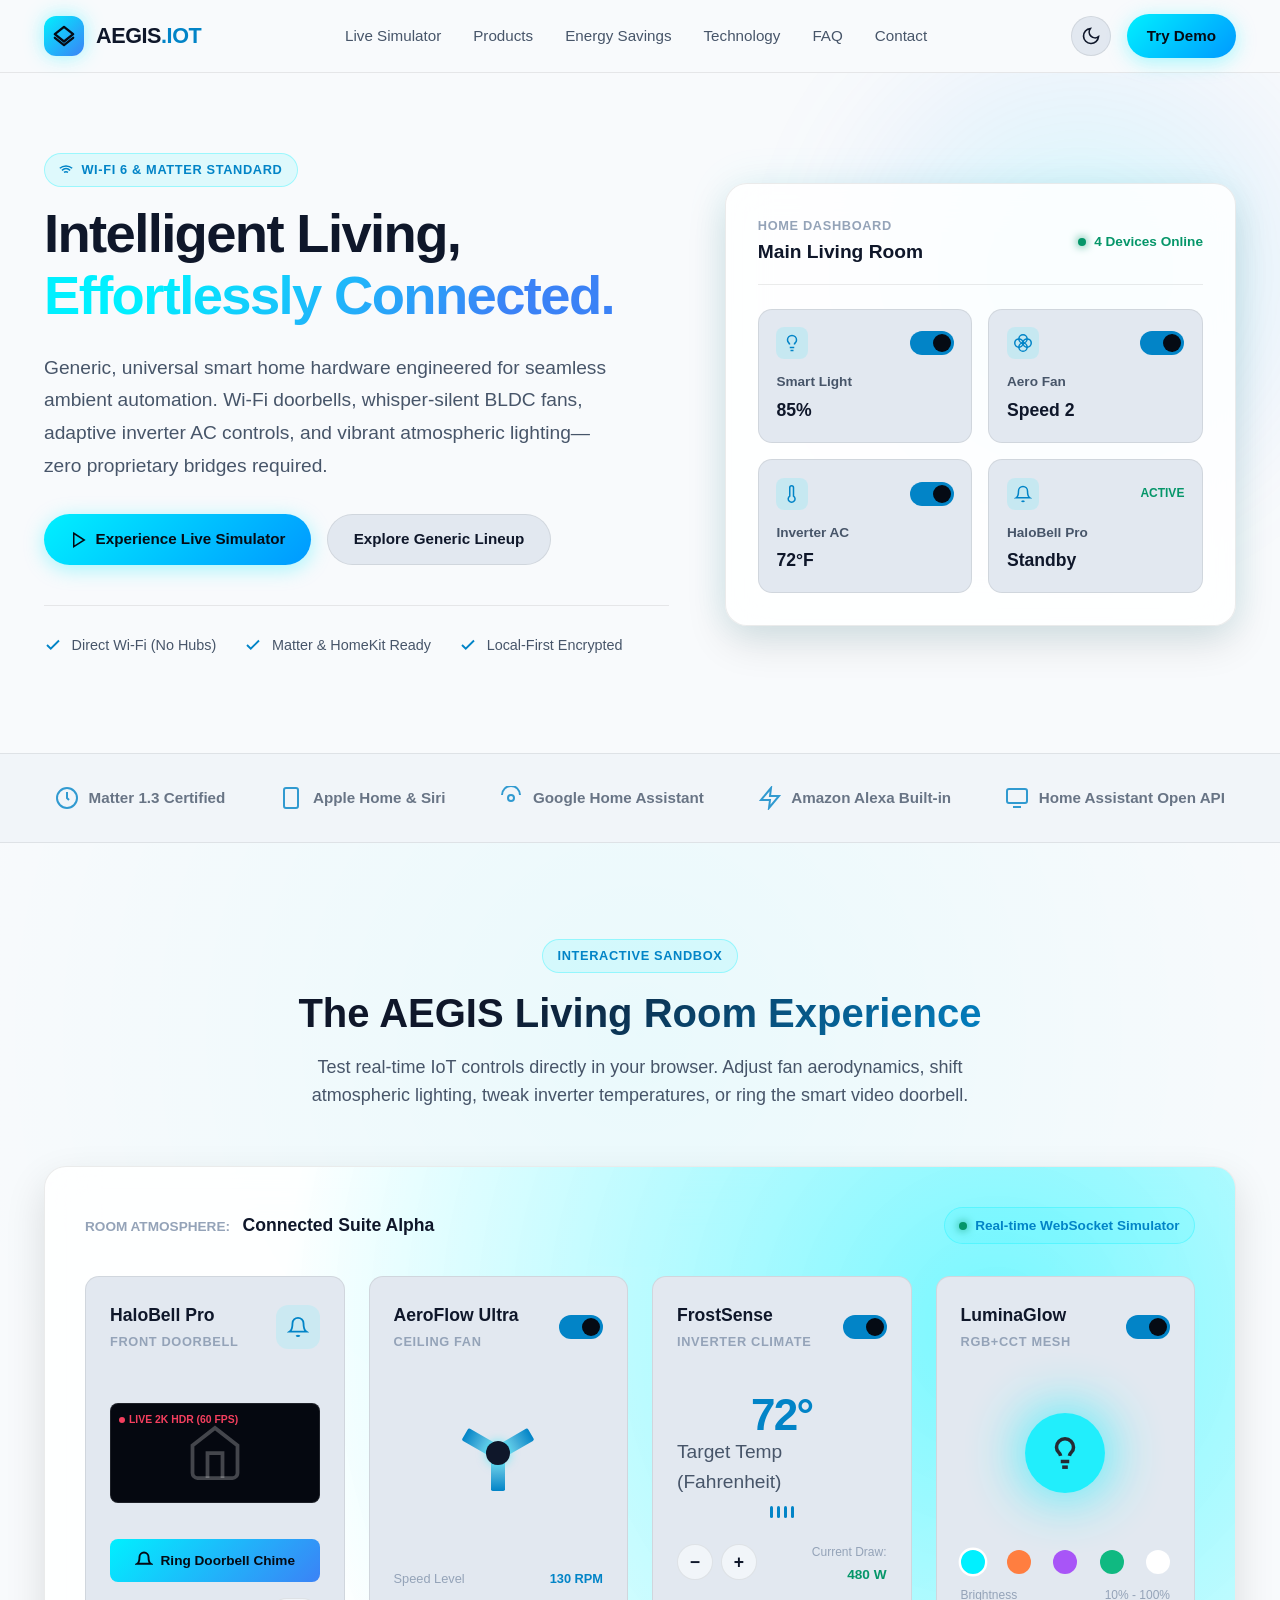
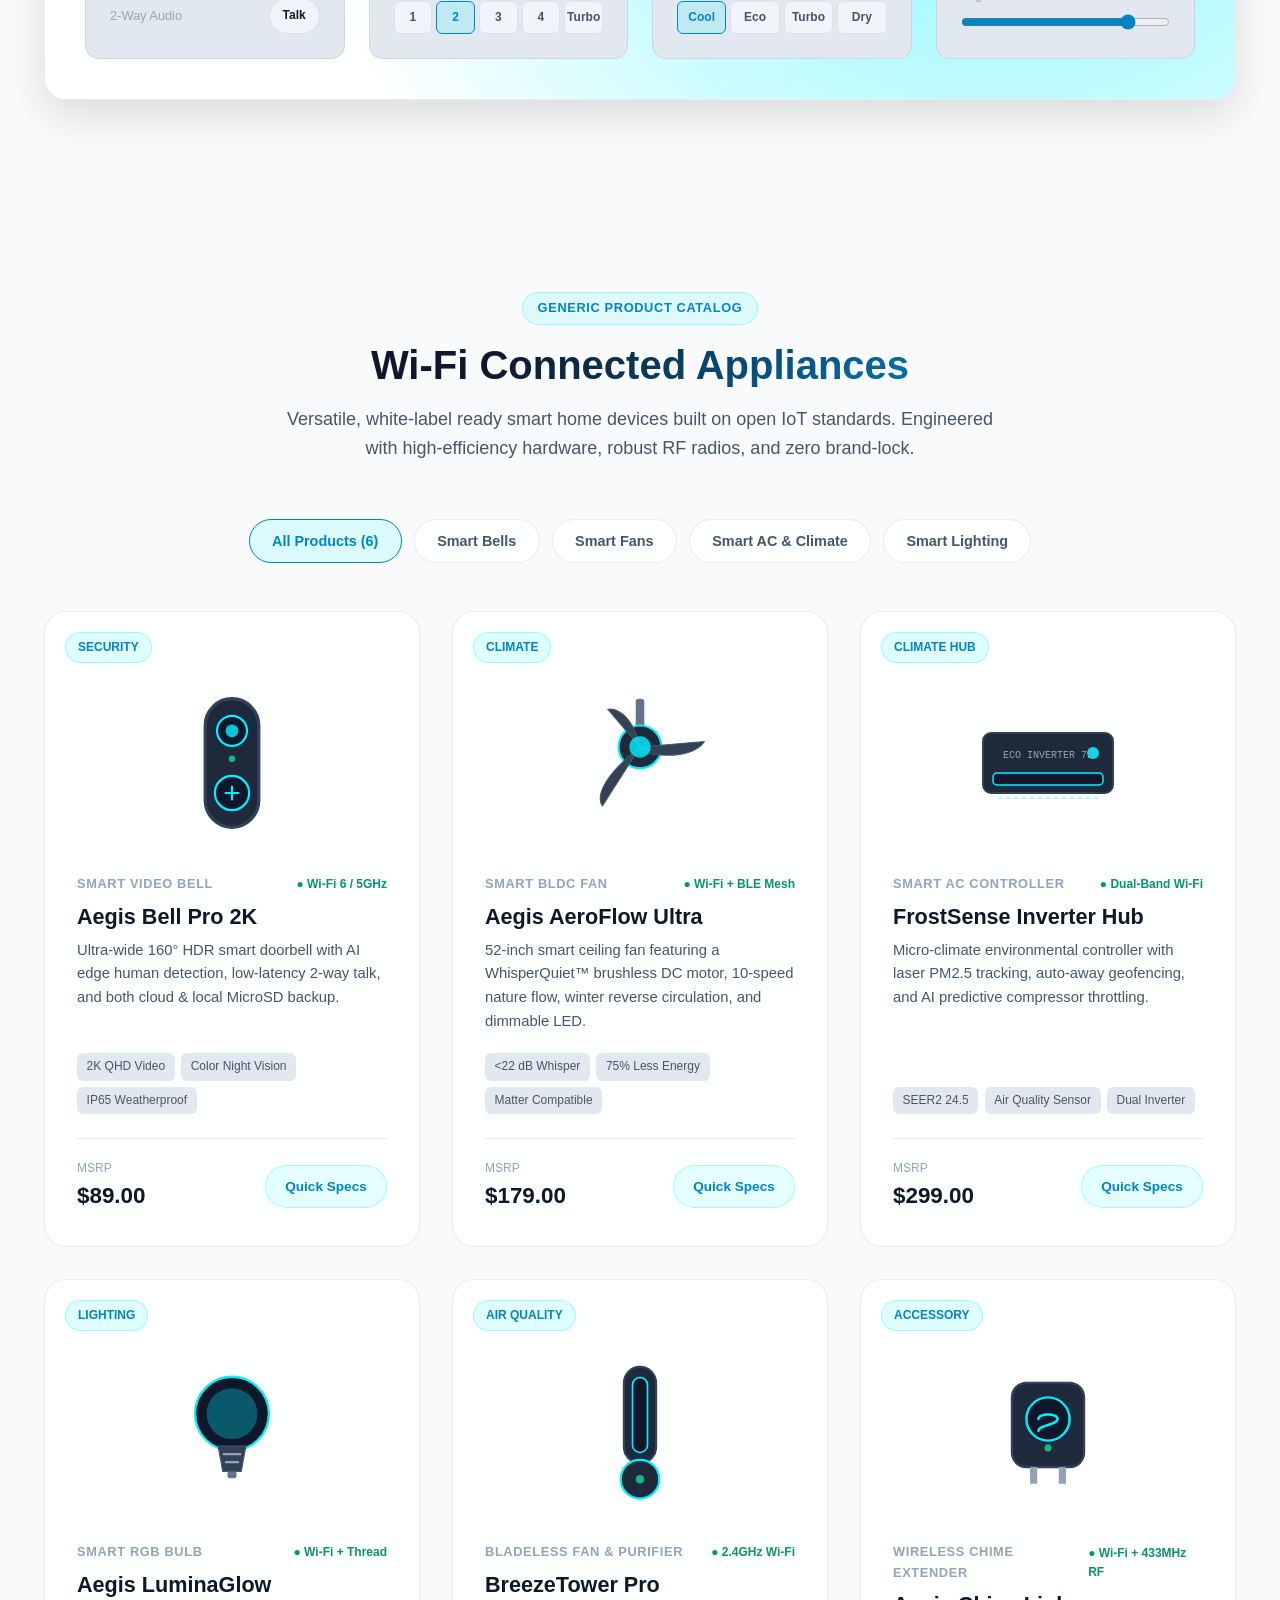
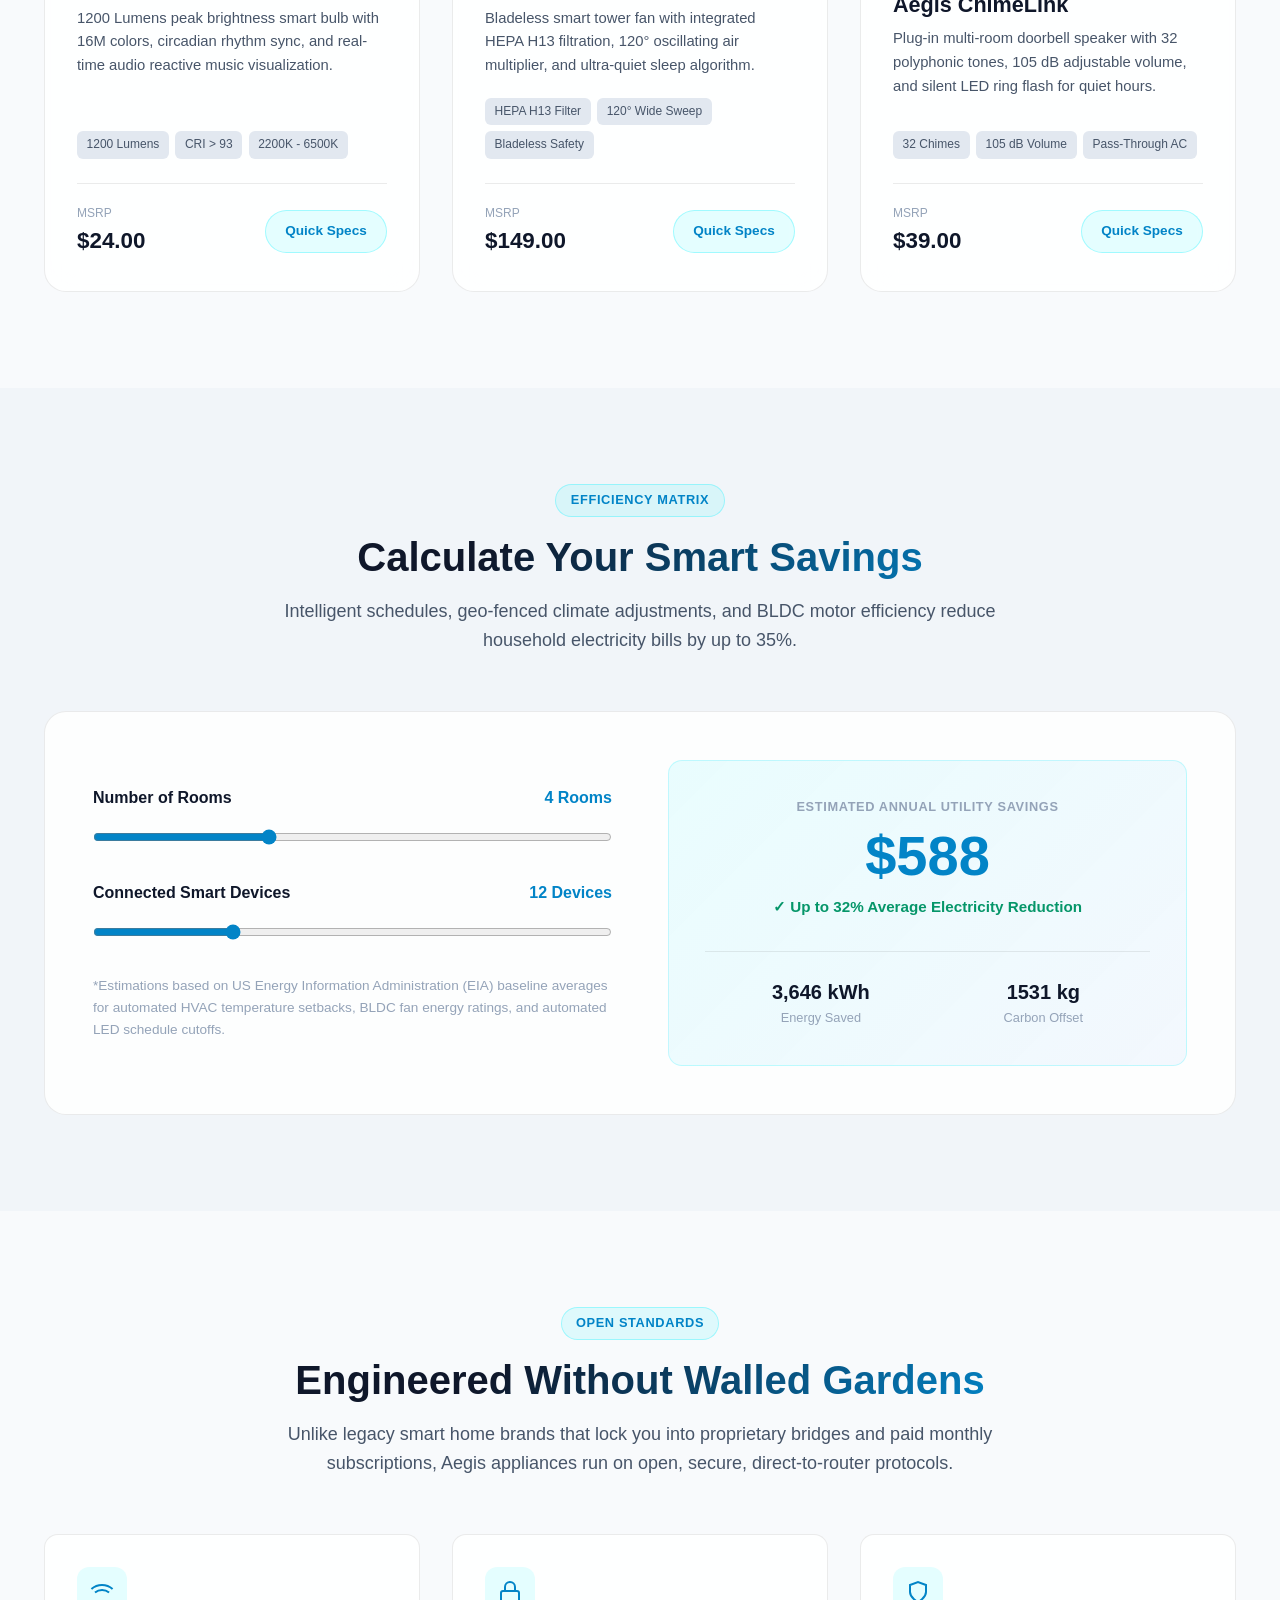
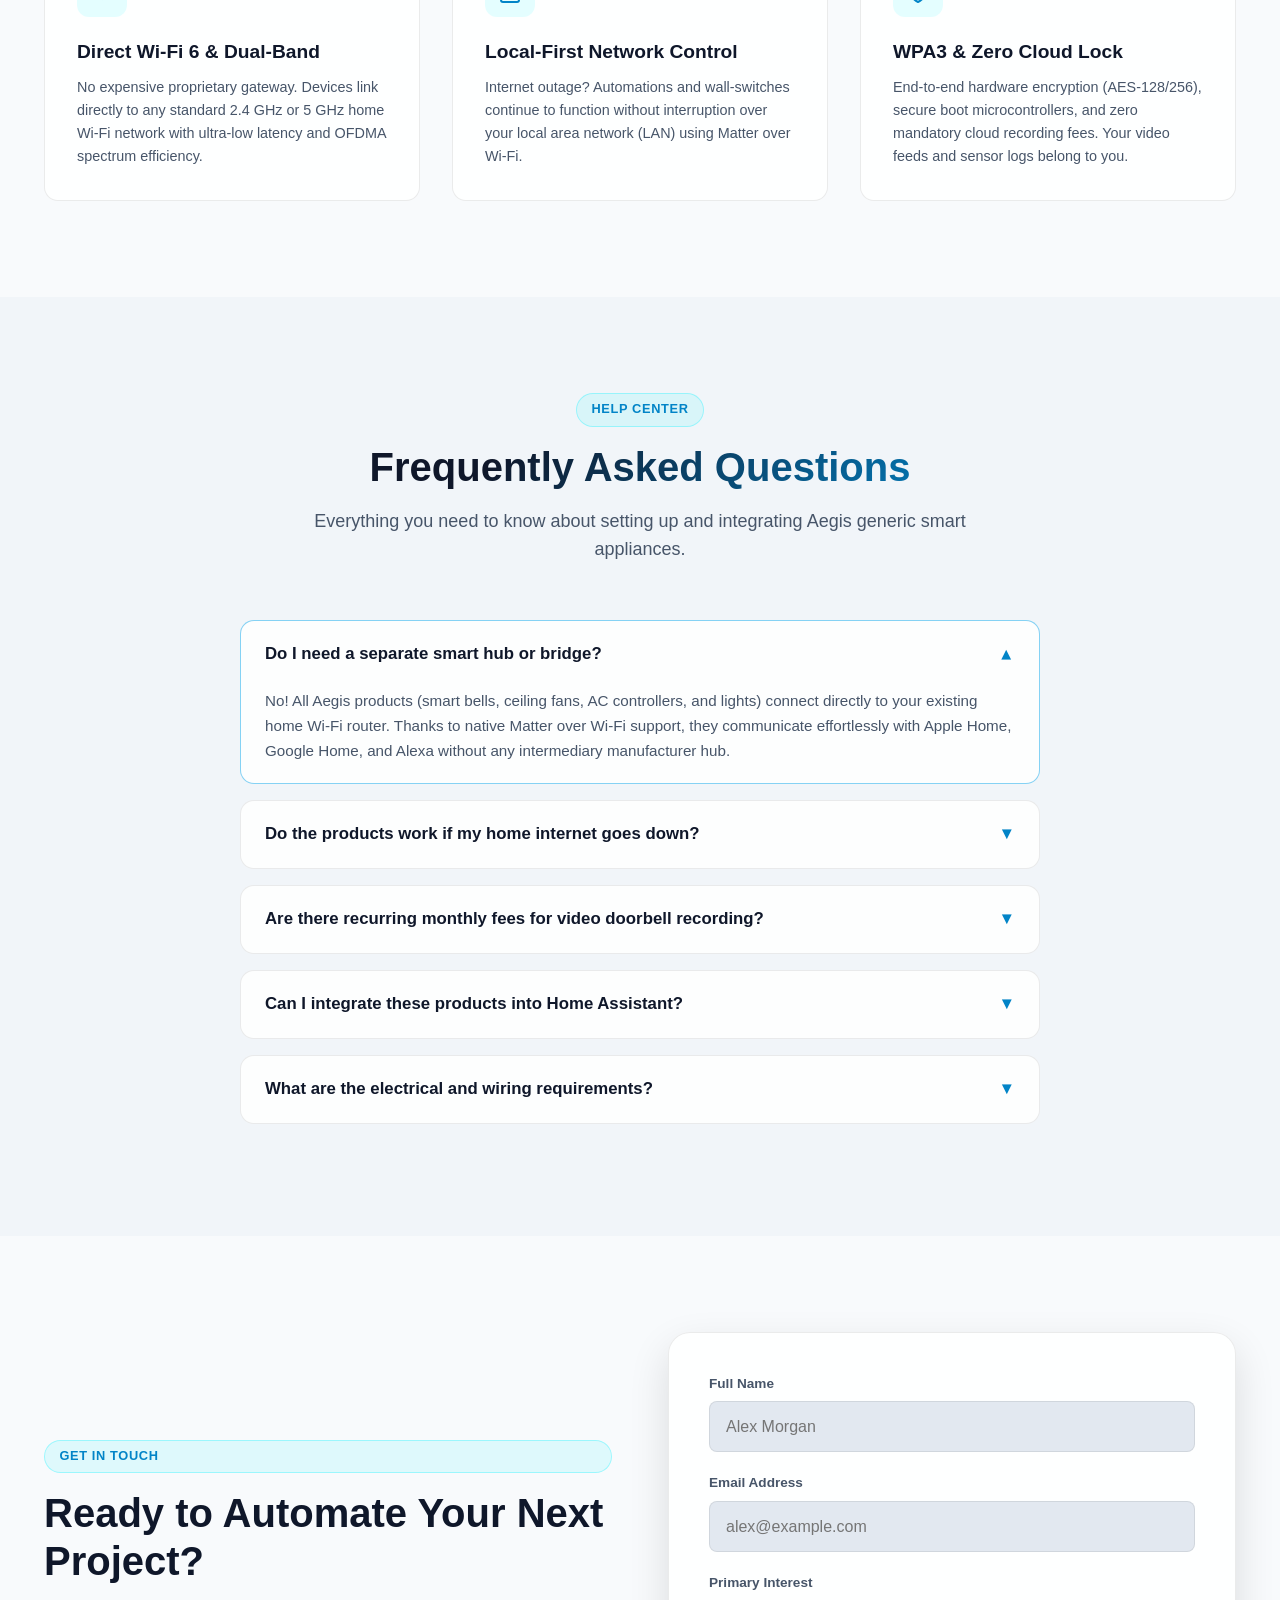
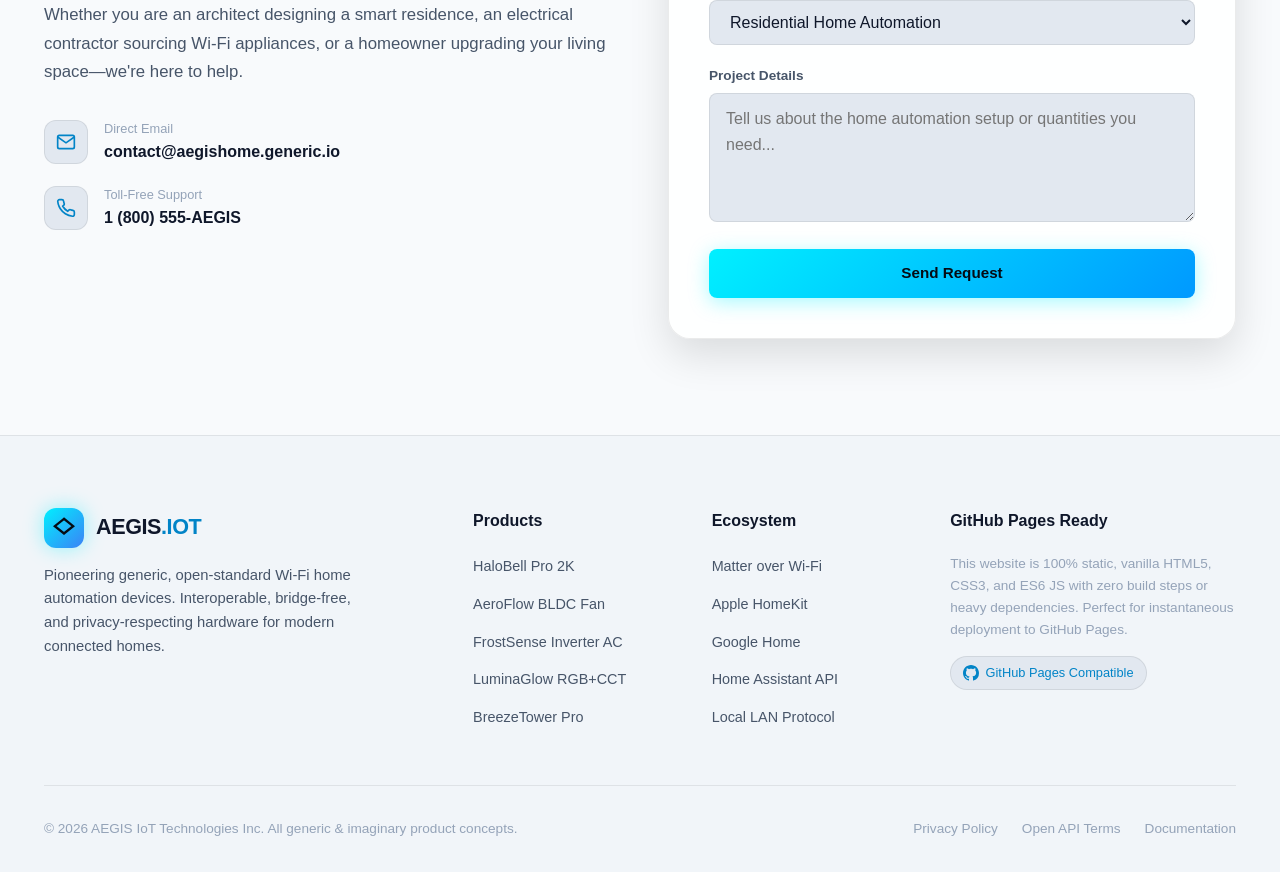
==== commit 693dbba8: "chore: update company branding to AEGIS" ====
--- a/index.html
+++ b/index.html
@@ -3,7 +3,7 @@
 <head>
   <meta charset="UTF-8">
   <meta name="viewport" content="width=device-width, initial-scale=1.0">
-  <title>Nexura Home | Intelligent Wi-Fi Smart Home Automation</title>
+  <title>AEGIS Home | Intelligent Wi-Fi Smart Home Automation</title>
   <meta name="description" content="Generic, universal Wi-Fi enabled smart home appliances. Smart video bells, whisper-silent BLDC fans, inverter climate ACs, and tunable ambient lighting.">
   <link rel="stylesheet" href="css/style.css">
   <!-- Favicon / Vector Logo -->
@@ -16,14 +16,14 @@
        ========================================================================= -->
   <header class="site-header">
     <div class="container nav-inner">
-      <a href="#" class="brand-logo" aria-label="Nexura Home Homepage">
+      <a href="#" class="brand-logo" aria-label="AEGIS Home Homepage">
         <div class="brand-icon-box">
           <svg width="22" height="22" viewBox="0 0 24 24" fill="none" stroke="currentColor" stroke-width="2.5" stroke-linecap="round" stroke-linejoin="round">
             <path d="M12 2L2 10l10 8 10-8-10-8z"/>
             <path d="M2 14l10 8 10-8"/>
           </svg>
         </div>
-        <span class="brand-text">NEXURA<span>.IOT</span></span>
+        <span class="brand-text">AEGIS<span>.IOT</span></span>
       </a>
 
       <nav>
@@ -237,7 +237,7 @@
     <div class="container">
       <div class="section-title-wrap">
         <div class="badge-tag">Interactive Sandbox</div>
-        <h2 class="section-title">The Nexura Living Room Experience</h2>
+        <h2 class="section-title">The AEGIS Living Room Experience</h2>
         <p class="section-subtitle">
           Test real-time IoT controls directly in your browser. Adjust fan aerodynamics, shift atmospheric lighting, tweak inverter temperatures, or ring the smart video doorbell.
         </p>
@@ -482,7 +482,7 @@
             <span class="product-category">Smart Video Bell</span>
             <span class="product-connectivity">● Wi-Fi 6 / 5GHz</span>
           </div>
-          <h3 class="product-name">Nexura Bell Pro 2K</h3>
+          <h3 class="product-name">Aegis Bell Pro 2K</h3>
           <p class="product-description">
             Ultra-wide 160° HDR smart doorbell with AI edge human detection, low-latency 2-way talk, and both cloud & local MicroSD backup.
           </p>
@@ -518,7 +518,7 @@
             <span class="product-category">Smart BLDC Fan</span>
             <span class="product-connectivity">● Wi-Fi + BLE Mesh</span>
           </div>
-          <h3 class="product-name">Nexura AeroFlow Ultra</h3>
+          <h3 class="product-name">Aegis AeroFlow Ultra</h3>
           <p class="product-description">
             52-inch smart ceiling fan featuring a WhisperQuiet™ brushless DC motor, 10-speed nature flow, winter reverse circulation, and dimmable LED.
           </p>
@@ -589,7 +589,7 @@
             <span class="product-category">Smart RGB Bulb</span>
             <span class="product-connectivity">● Wi-Fi + Thread</span>
           </div>
-          <h3 class="product-name">Nexura LuminaGlow</h3>
+          <h3 class="product-name">Aegis LuminaGlow</h3>
           <p class="product-description">
             1200 Lumens peak brightness smart bulb with 16M colors, circadian rhythm sync, and real-time audio reactive music visualization.
           </p>
@@ -659,7 +659,7 @@
             <span class="product-category">Wireless Chime Extender</span>
             <span class="product-connectivity">● Wi-Fi + 433MHz RF</span>
           </div>
-          <h3 class="product-name">Nexura ChimeLink</h3>
+          <h3 class="product-name">Aegis ChimeLink</h3>
           <p class="product-description">
             Plug-in multi-room doorbell speaker with 32 polyphonic tones, 105 dB adjustable volume, and silent LED ring flash for quiet hours.
           </p>
@@ -752,7 +752,7 @@
         <div class="badge-tag">Open Standards</div>
         <h2 class="section-title">Engineered Without Walled Gardens</h2>
         <p class="section-subtitle">
-          Unlike legacy smart home brands that lock you into proprietary bridges and paid monthly subscriptions, Nexura appliances run on open, secure, direct-to-router protocols.
+          Unlike legacy smart home brands that lock you into proprietary bridges and paid monthly subscriptions, Aegis appliances run on open, secure, direct-to-router protocols.
         </p>
       </div>
 
@@ -808,7 +808,7 @@
         <div class="badge-tag">Help Center</div>
         <h2 class="section-title">Frequently Asked Questions</h2>
         <p class="section-subtitle">
-          Everything you need to know about setting up and integrating Nexura generic smart appliances.
+          Everything you need to know about setting up and integrating Aegis generic smart appliances.
         </p>
       </div>
 
@@ -821,7 +821,7 @@
           </button>
           <div class="faq-answer">
             <p>
-              No! All Nexura products (smart bells, ceiling fans, AC controllers, and lights) connect directly to your existing home Wi-Fi router. Thanks to native Matter over Wi-Fi support, they communicate effortlessly with Apple Home, Google Home, and Alexa without any intermediary manufacturer hub.
+              No! All Aegis products (smart bells, ceiling fans, AC controllers, and lights) connect directly to your existing home Wi-Fi router. Thanks to native Matter over Wi-Fi support, they communicate effortlessly with Apple Home, Google Home, and Alexa without any intermediary manufacturer hub.
             </p>
           </div>
         </div>
@@ -834,7 +834,7 @@
           </button>
           <div class="faq-answer">
             <p>
-              Yes. Nexura hardware operates on a "Local First" architecture. Scheduled fan speeds, lighting triggers, and local AC temperature regulation run entirely on your local Wi-Fi router without requiring a round-trip to cloud servers.
+              Yes. Aegis hardware operates on a "Local First" architecture. Scheduled fan speeds, lighting triggers, and local AC temperature regulation run entirely on your local Wi-Fi router without requiring a round-trip to cloud servers.
             </p>
           </div>
         </div>
@@ -906,7 +906,7 @@
               </div>
               <div>
                 <div style="font-size: 0.8rem; color: var(--text-muted);">Direct Email</div>
-                <div style="font-weight: 700;">contact@nexurahome.generic.io</div>
+                <div style="font-weight: 700;">contact@aegishome.generic.io</div>
               </div>
             </div>
 
@@ -918,7 +918,7 @@
               </div>
               <div>
                 <div style="font-size: 0.8rem; color: var(--text-muted);">Toll-Free Support</div>
-                <div style="font-weight: 700;">1 (800) 555-NEXURA</div>
+                <div style="font-weight: 700;">1 (800) 555-AEGIS</div>
               </div>
             </div>
           </div>
@@ -970,7 +970,7 @@
                 <path d="M12 2L2 10l10 8 10-8-10-8z"/>
               </svg>
             </div>
-            <span class="brand-text">NEXURA<span>.IOT</span></span>
+            <span class="brand-text">AEGIS<span>.IOT</span></span>
           </div>
           <p>
             Pioneering generic, open-standard Wi-Fi home automation devices. Interoperable, bridge-free, and privacy-respecting hardware for modern connected homes.
@@ -1014,7 +1014,7 @@
       </div>
 
       <div class="footer-bottom">
-        <div>© 2026 Nexura IoT Technologies Inc. All generic & imaginary product concepts.</div>
+        <div>© 2026 AEGIS IoT Technologies Inc. All generic & imaginary product concepts.</div>
         <div style="display: flex; gap: 1.5rem;">
           <a href="#">Privacy Policy</a>
           <a href="#">Open API Terms</a>
--- a/css/style.css
+++ b/css/style.css
@@ -1,5 +1,5 @@
 /* ==========================================================================
-   NEXURA SMART HOME - MODERN STYLESHEET
+   AEGIS SMART HOME - MODERN STYLESHEET
    Responsive, Themeable, Glassmorphic UI with Interactive Controls
    ========================================================================== */
 
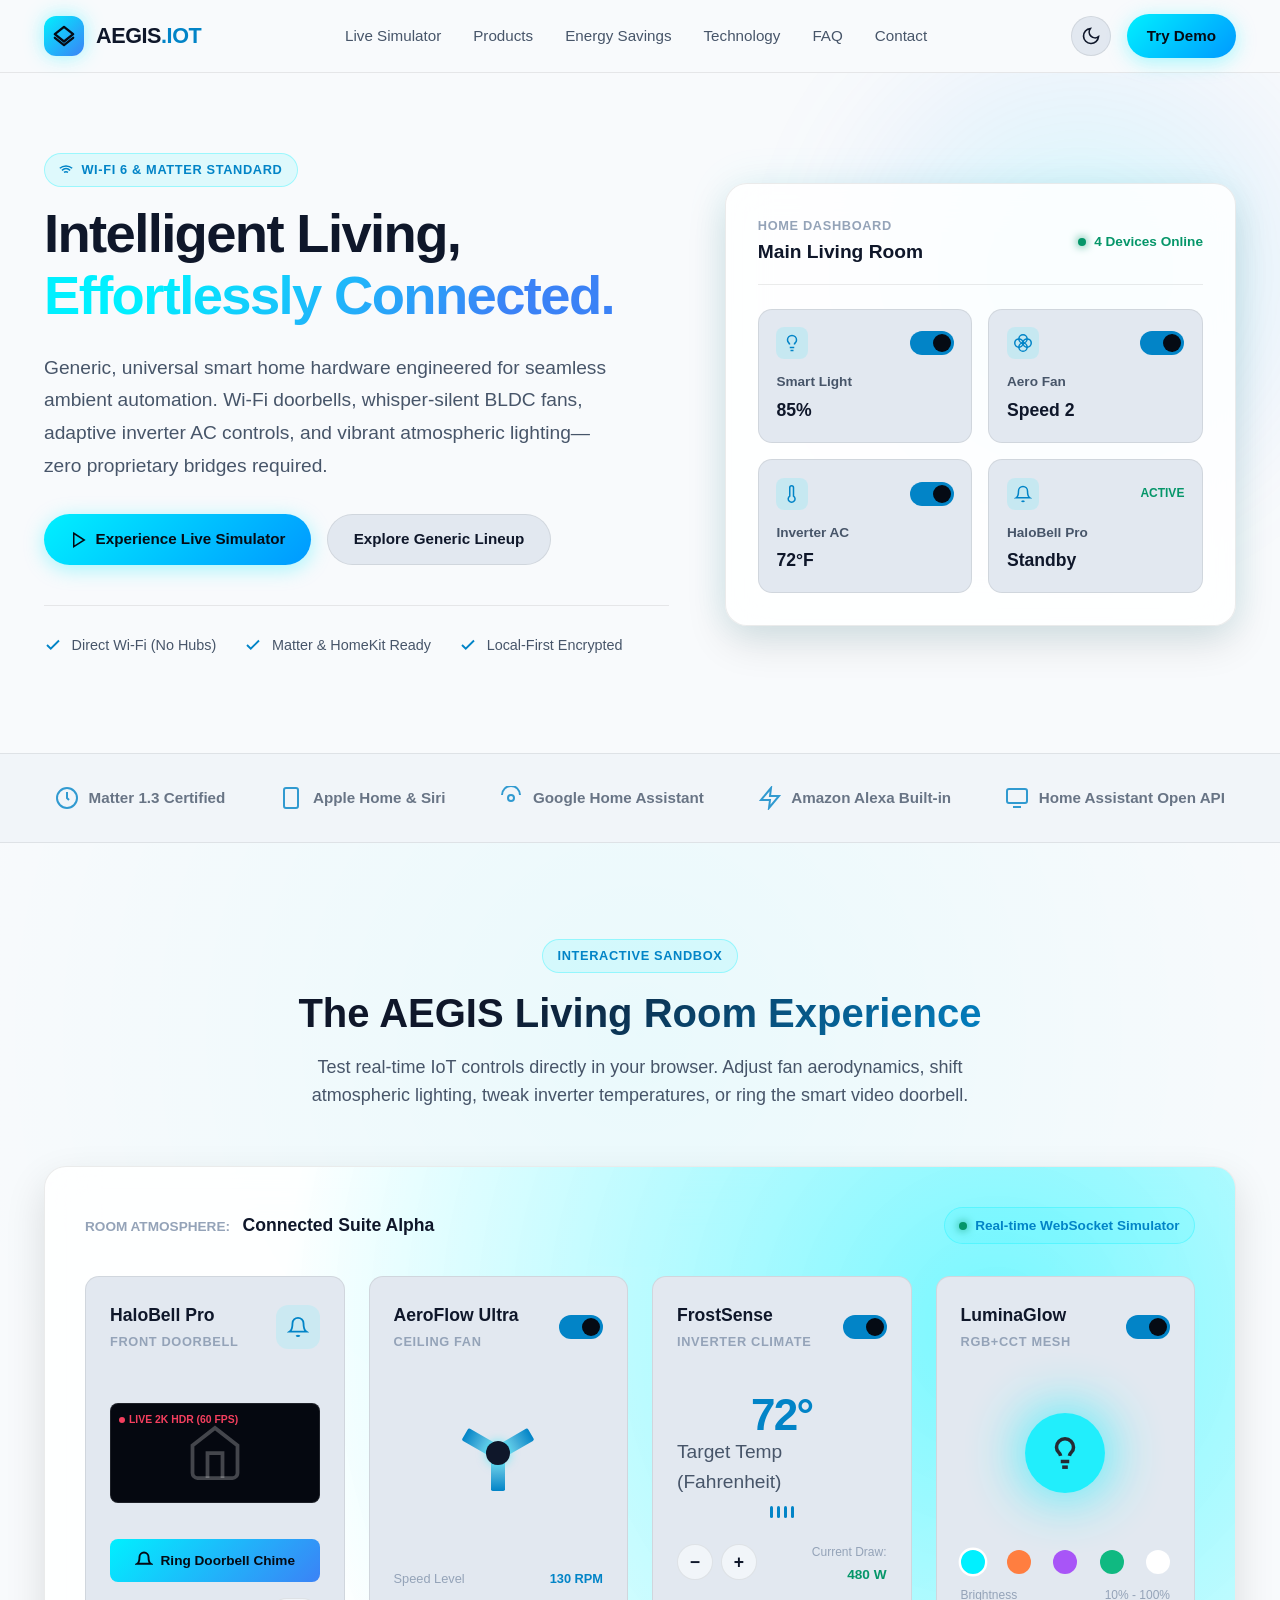
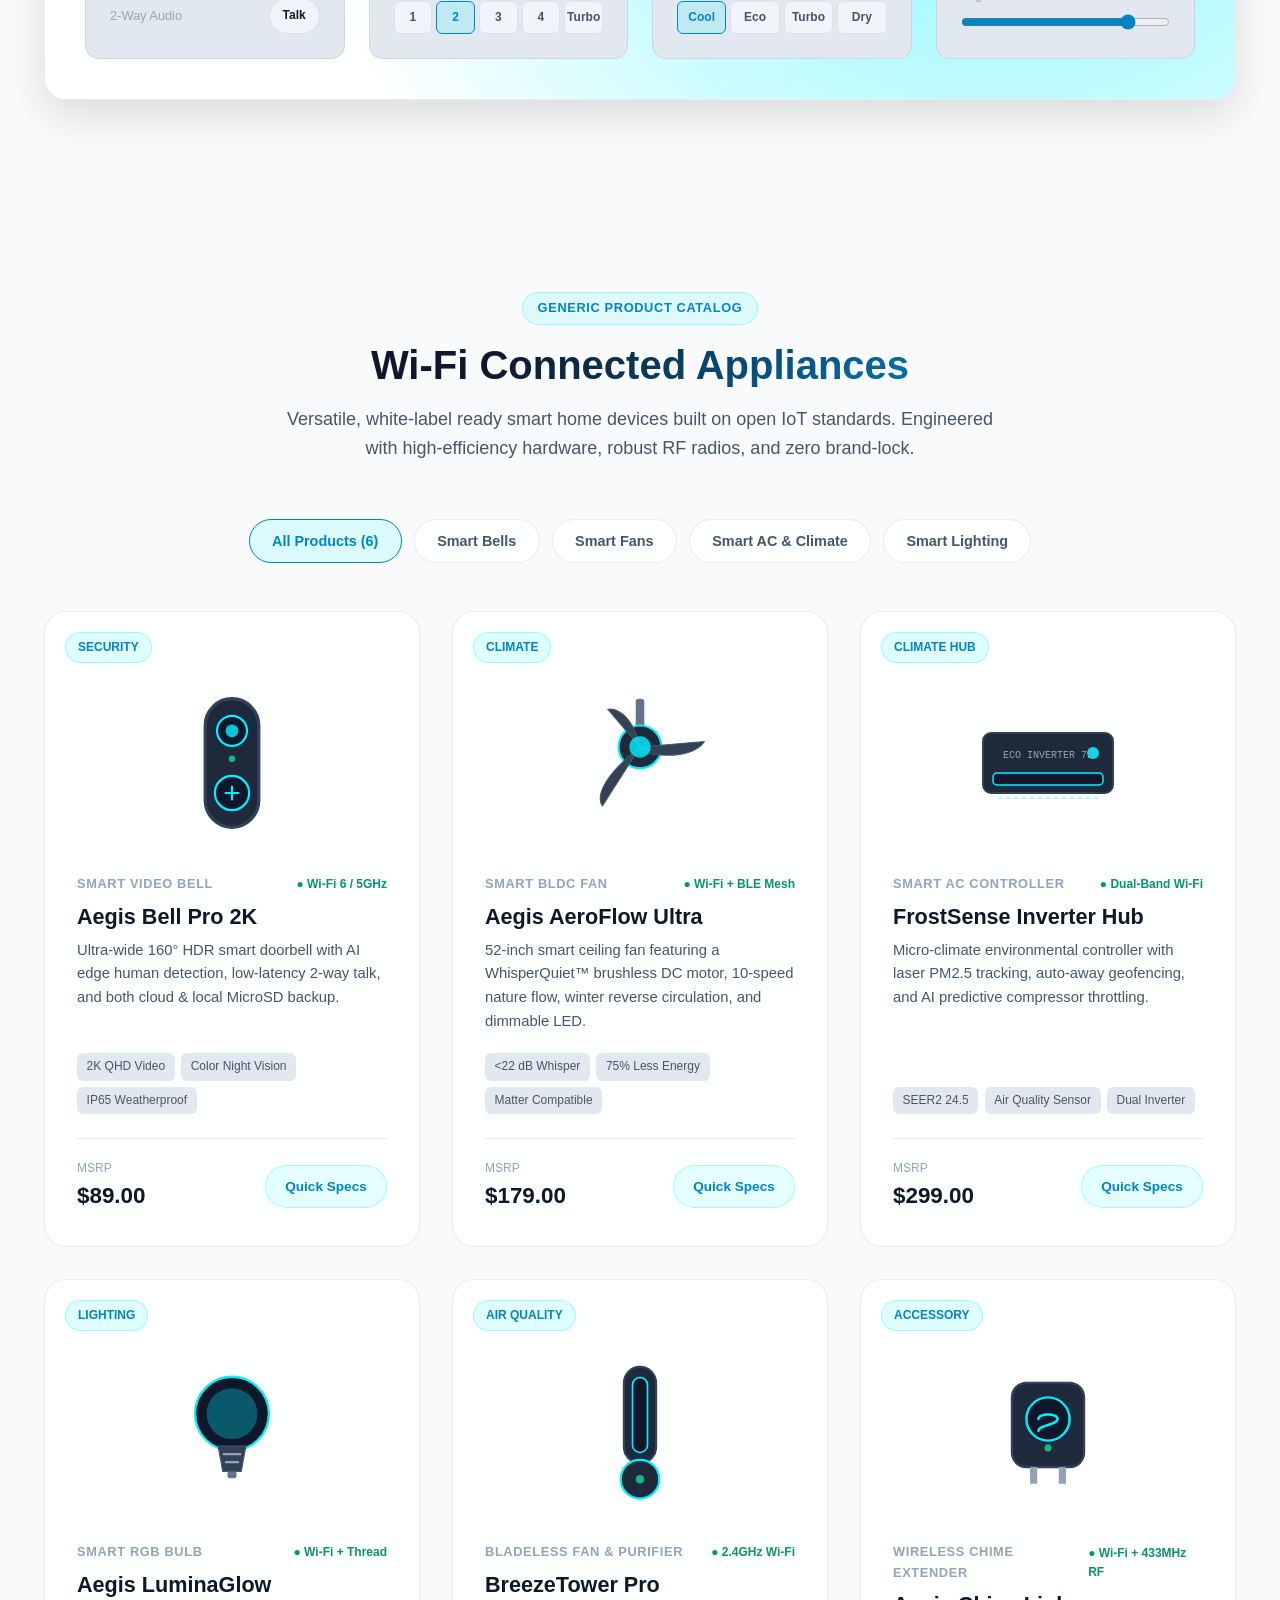
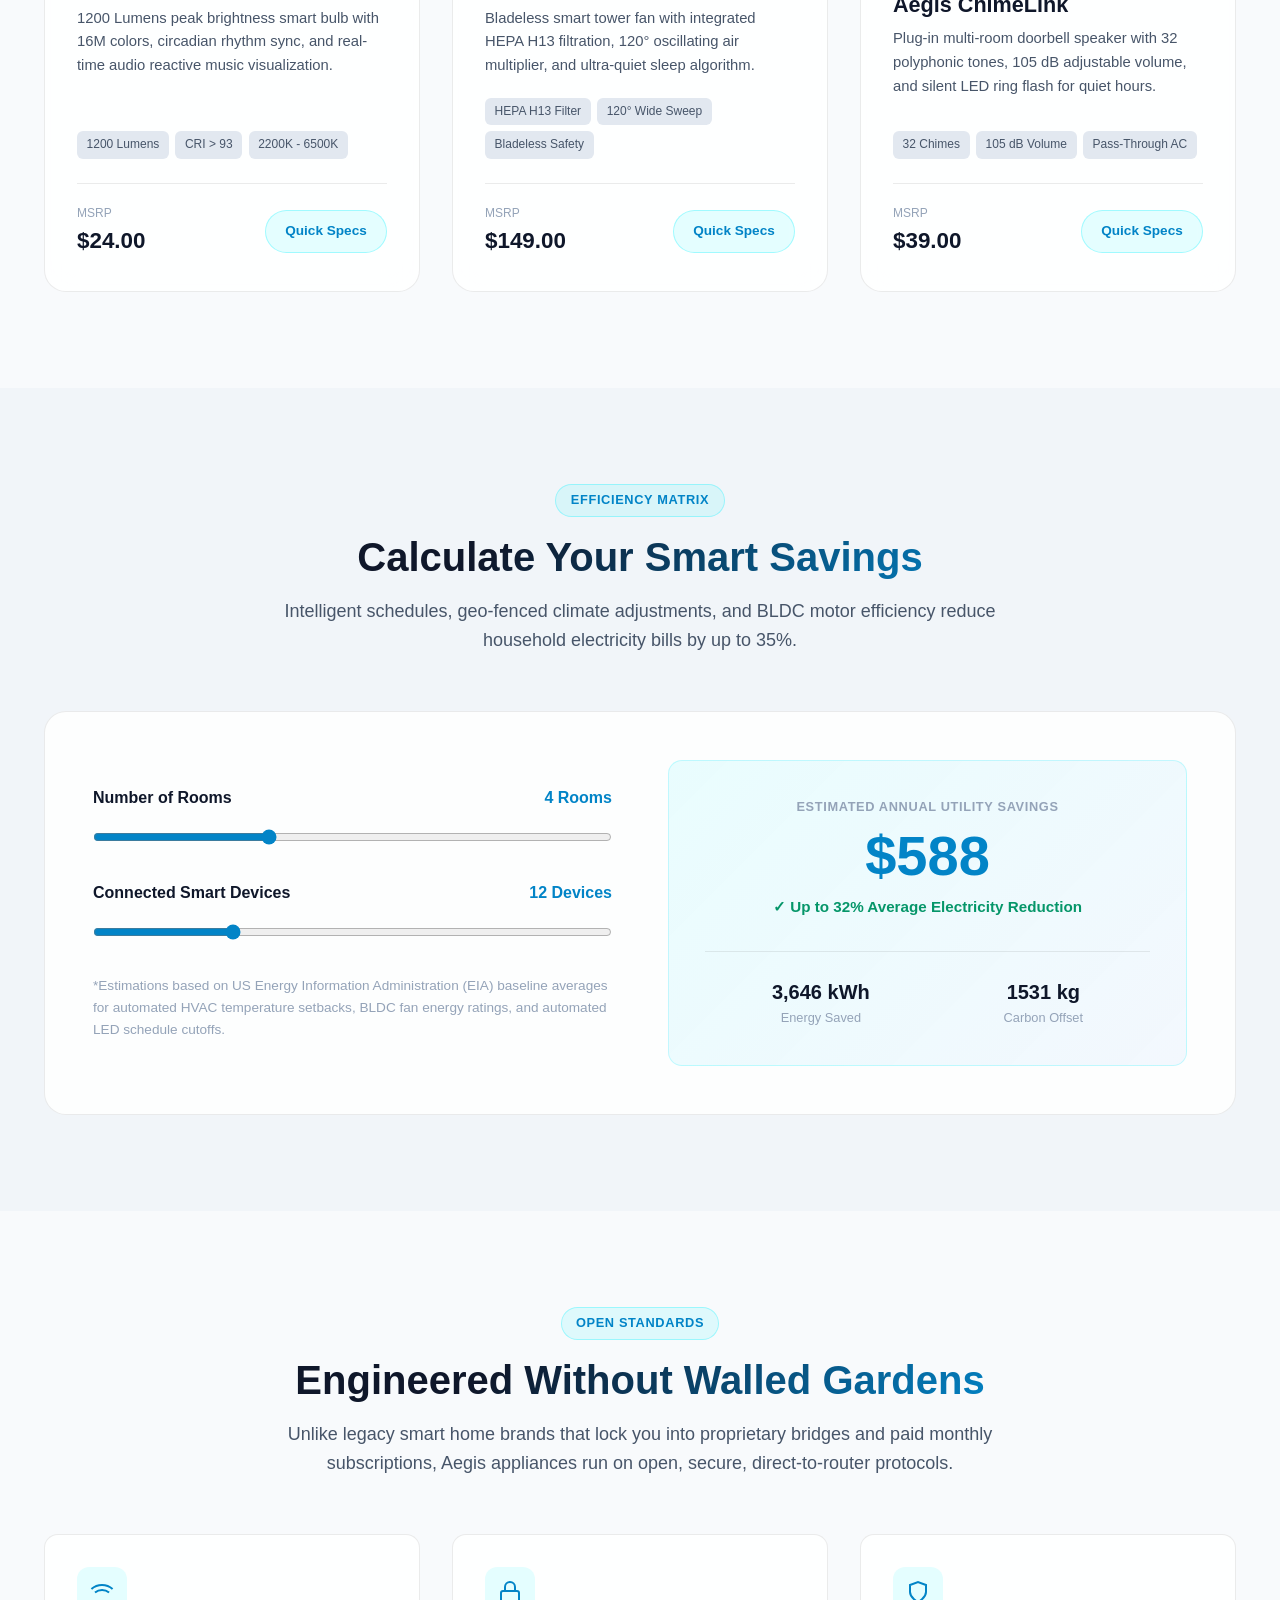
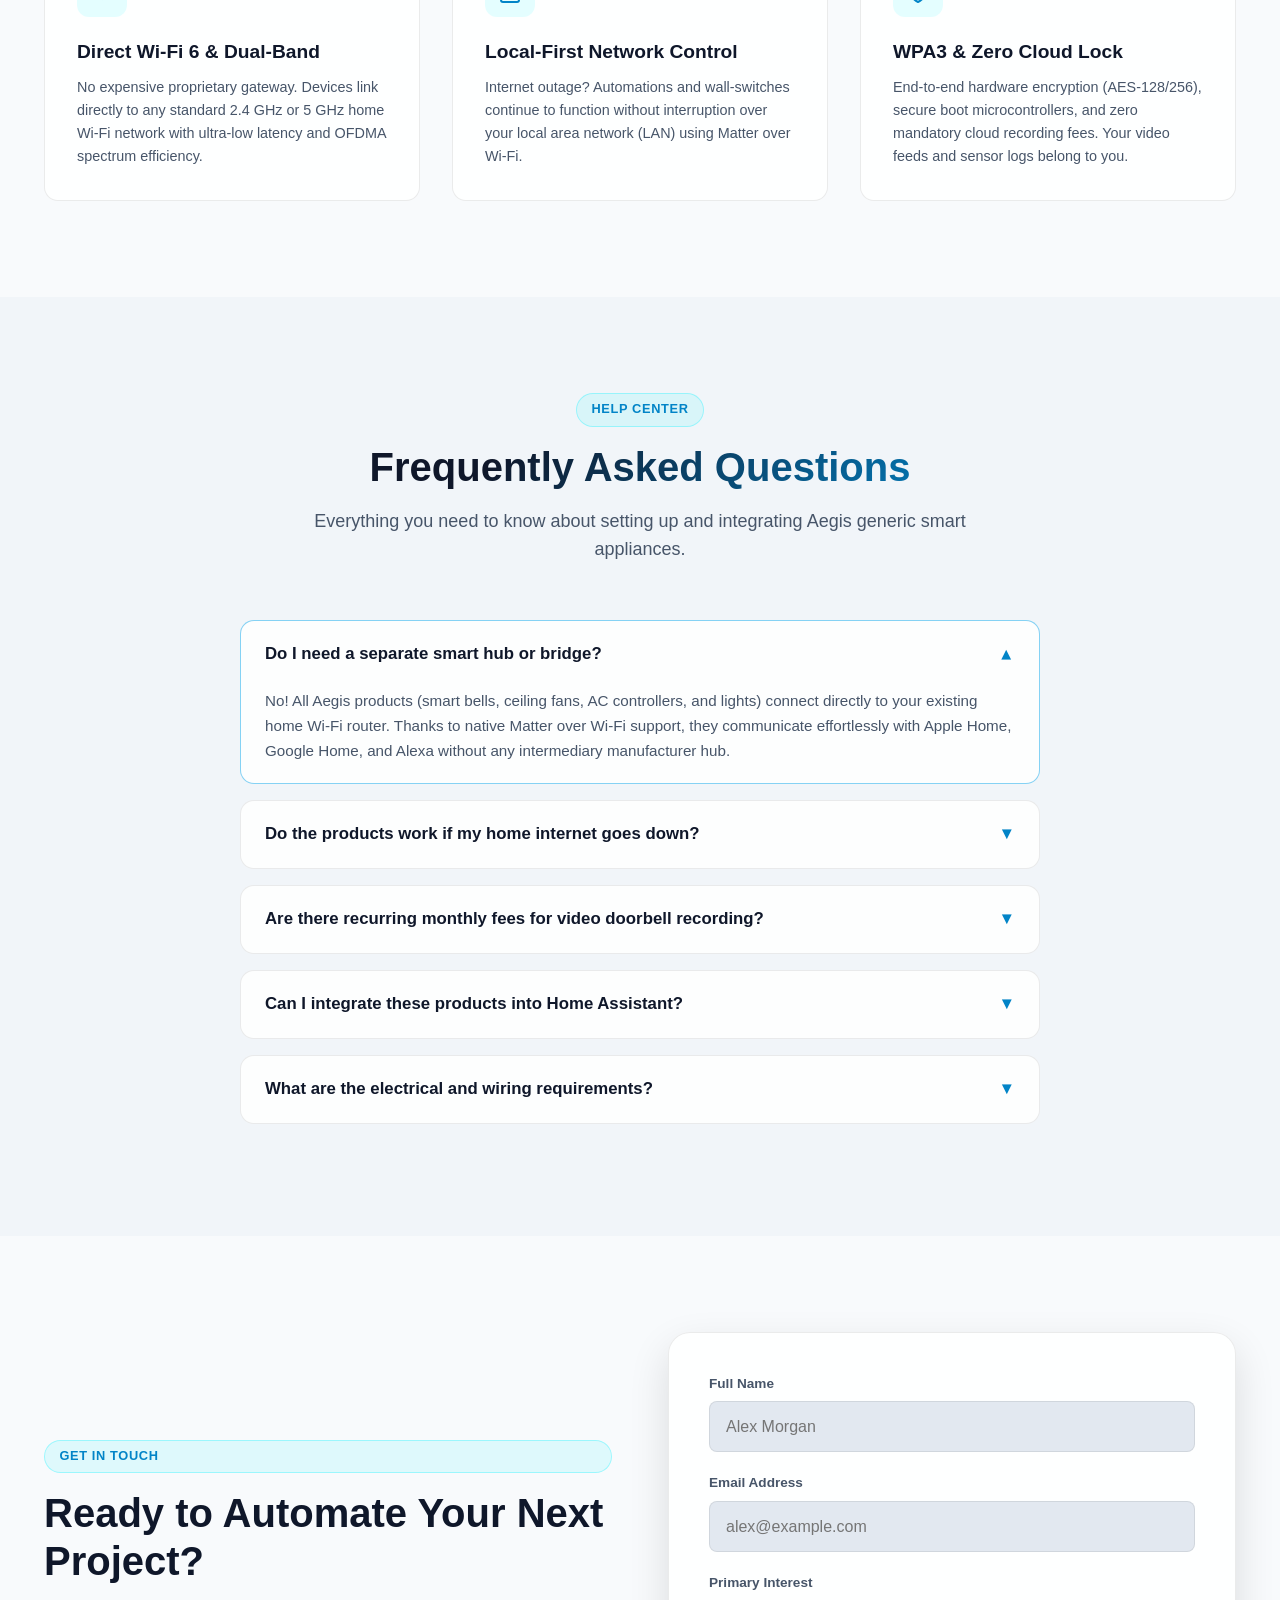
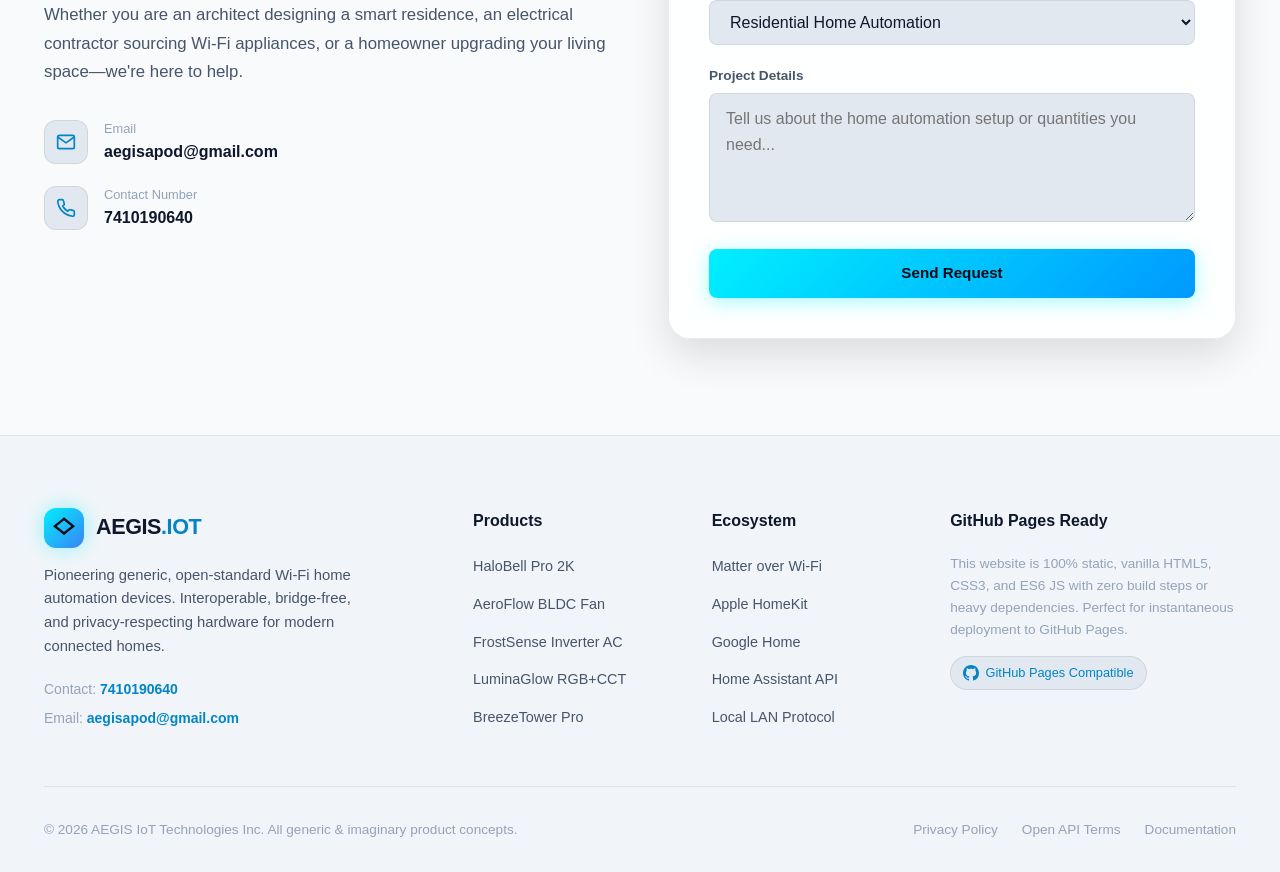
==== commit 22a4cdfb: "chore: update contact phone number to 7410190640 and email to aegisapod@gmail.com" ====
--- a/index.html
+++ b/index.html
@@ -905,8 +905,8 @@
                 </svg>
               </div>
               <div>
-                <div style="font-size: 0.8rem; color: var(--text-muted);">Direct Email</div>
-                <div style="font-weight: 700;">contact@aegishome.generic.io</div>
+                <div style="font-size: 0.8rem; color: var(--text-muted);">Email</div>
+                <div style="font-weight: 700;"><a href="mailto:aegisapod@gmail.com">aegisapod@gmail.com</a></div>
               </div>
             </div>
 
@@ -917,8 +917,8 @@
                 </svg>
               </div>
               <div>
-                <div style="font-size: 0.8rem; color: var(--text-muted);">Toll-Free Support</div>
-                <div style="font-weight: 700;">1 (800) 555-AEGIS</div>
+                <div style="font-size: 0.8rem; color: var(--text-muted);">Contact Number</div>
+                <div style="font-weight: 700;"><a href="tel:7410190640">7410190640</a></div>
               </div>
             </div>
           </div>
@@ -975,6 +975,10 @@
           <p>
             Pioneering generic, open-standard Wi-Fi home automation devices. Interoperable, bridge-free, and privacy-respecting hardware for modern connected homes.
           </p>
+          <div style="margin-top: 1.25rem; font-size: 0.875rem; display: flex; flex-direction: column; gap: 0.4rem;">
+            <div><span style="color: var(--text-muted);">Contact:</span> <a href="tel:7410190640" style="color: var(--accent-cyan); font-weight: 600;">7410190640</a></div>
+            <div><span style="color: var(--text-muted);">Email:</span> <a href="mailto:aegisapod@gmail.com" style="color: var(--accent-cyan); font-weight: 600;">aegisapod@gmail.com</a></div>
+          </div>
         </div>
 
         <div>
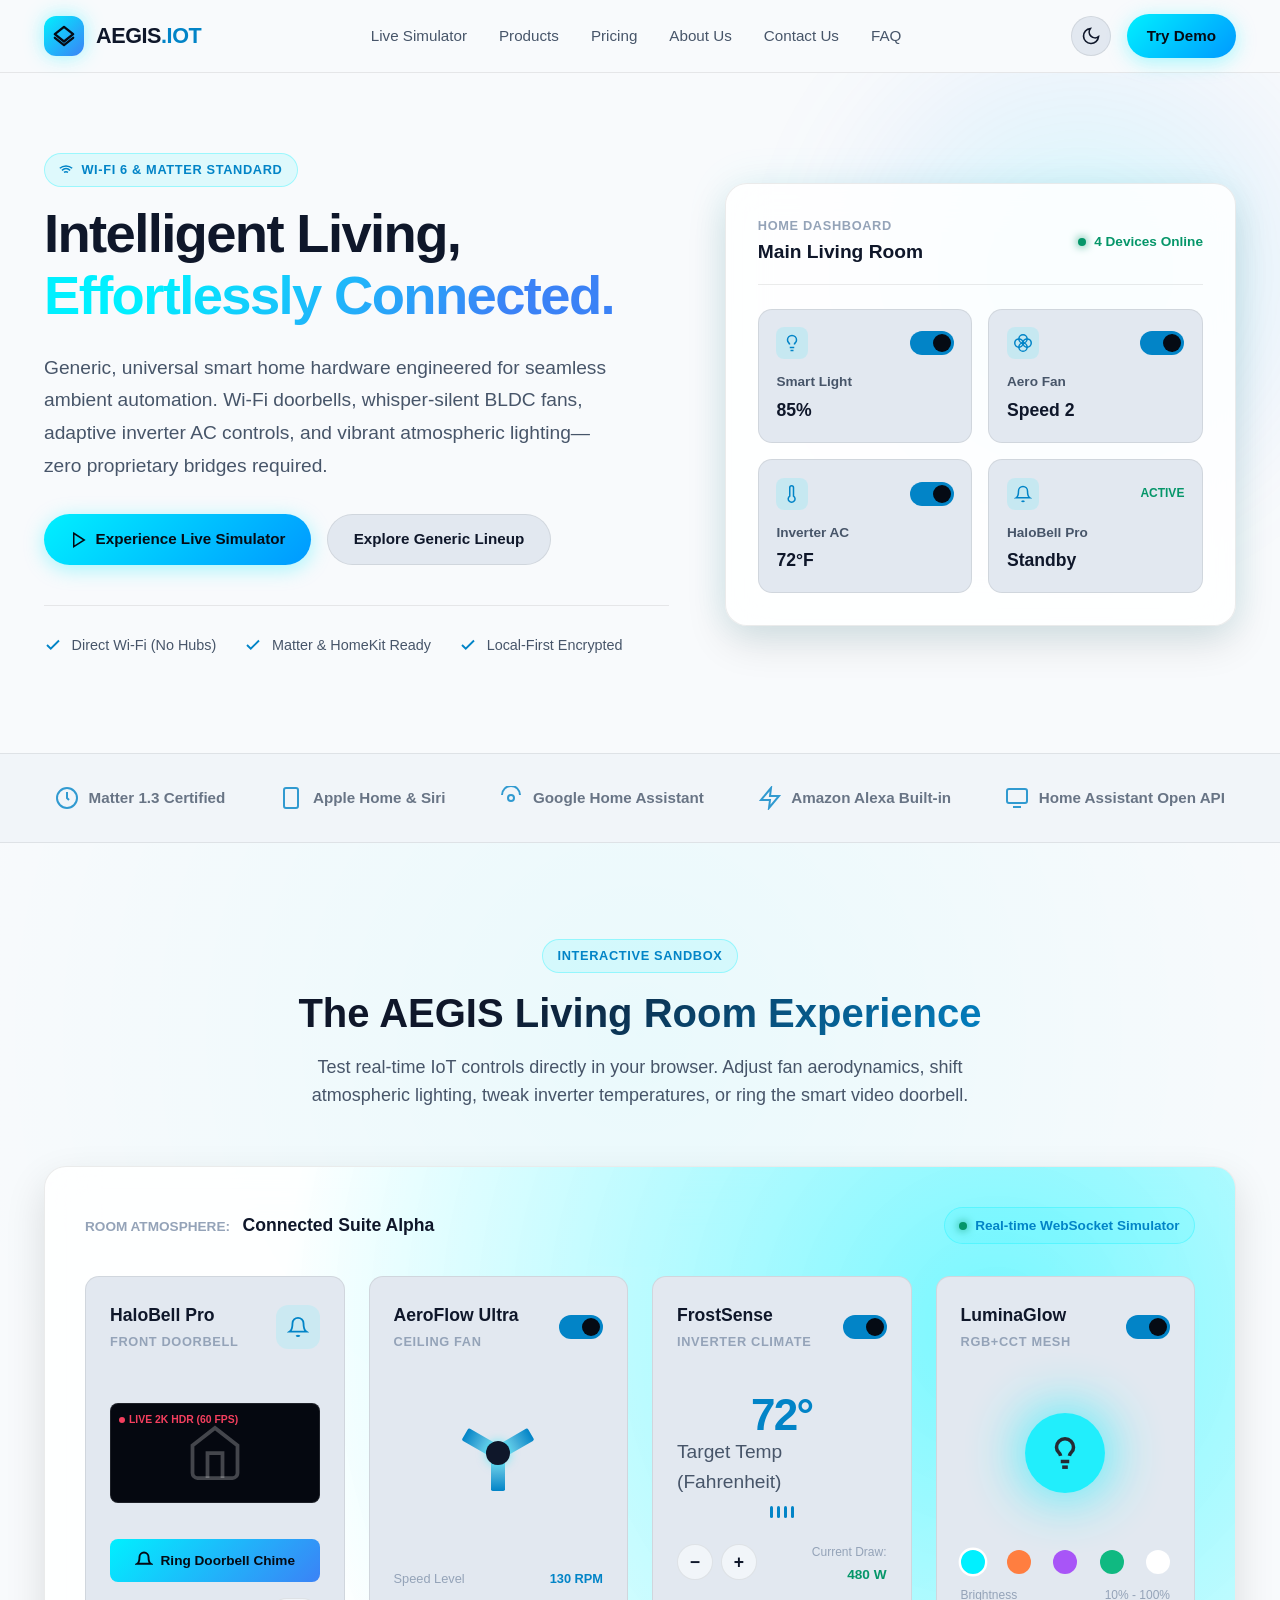
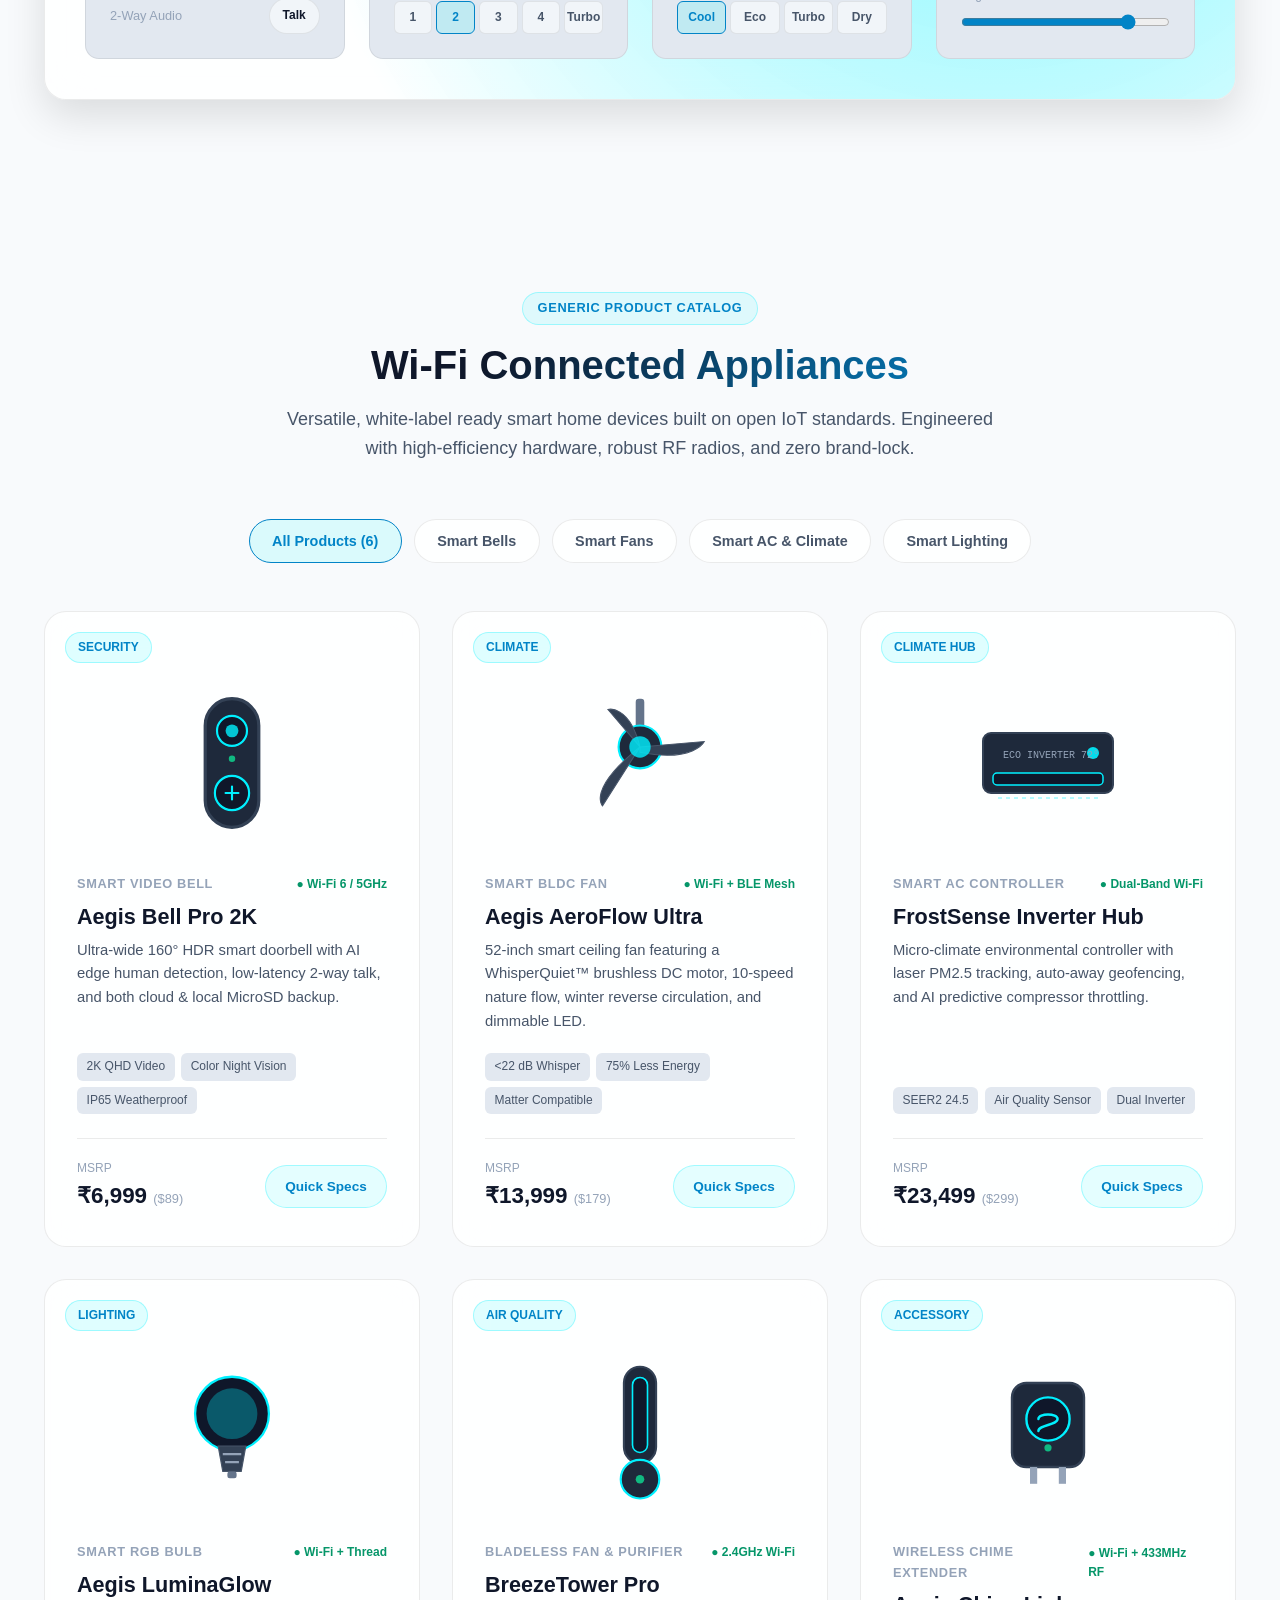
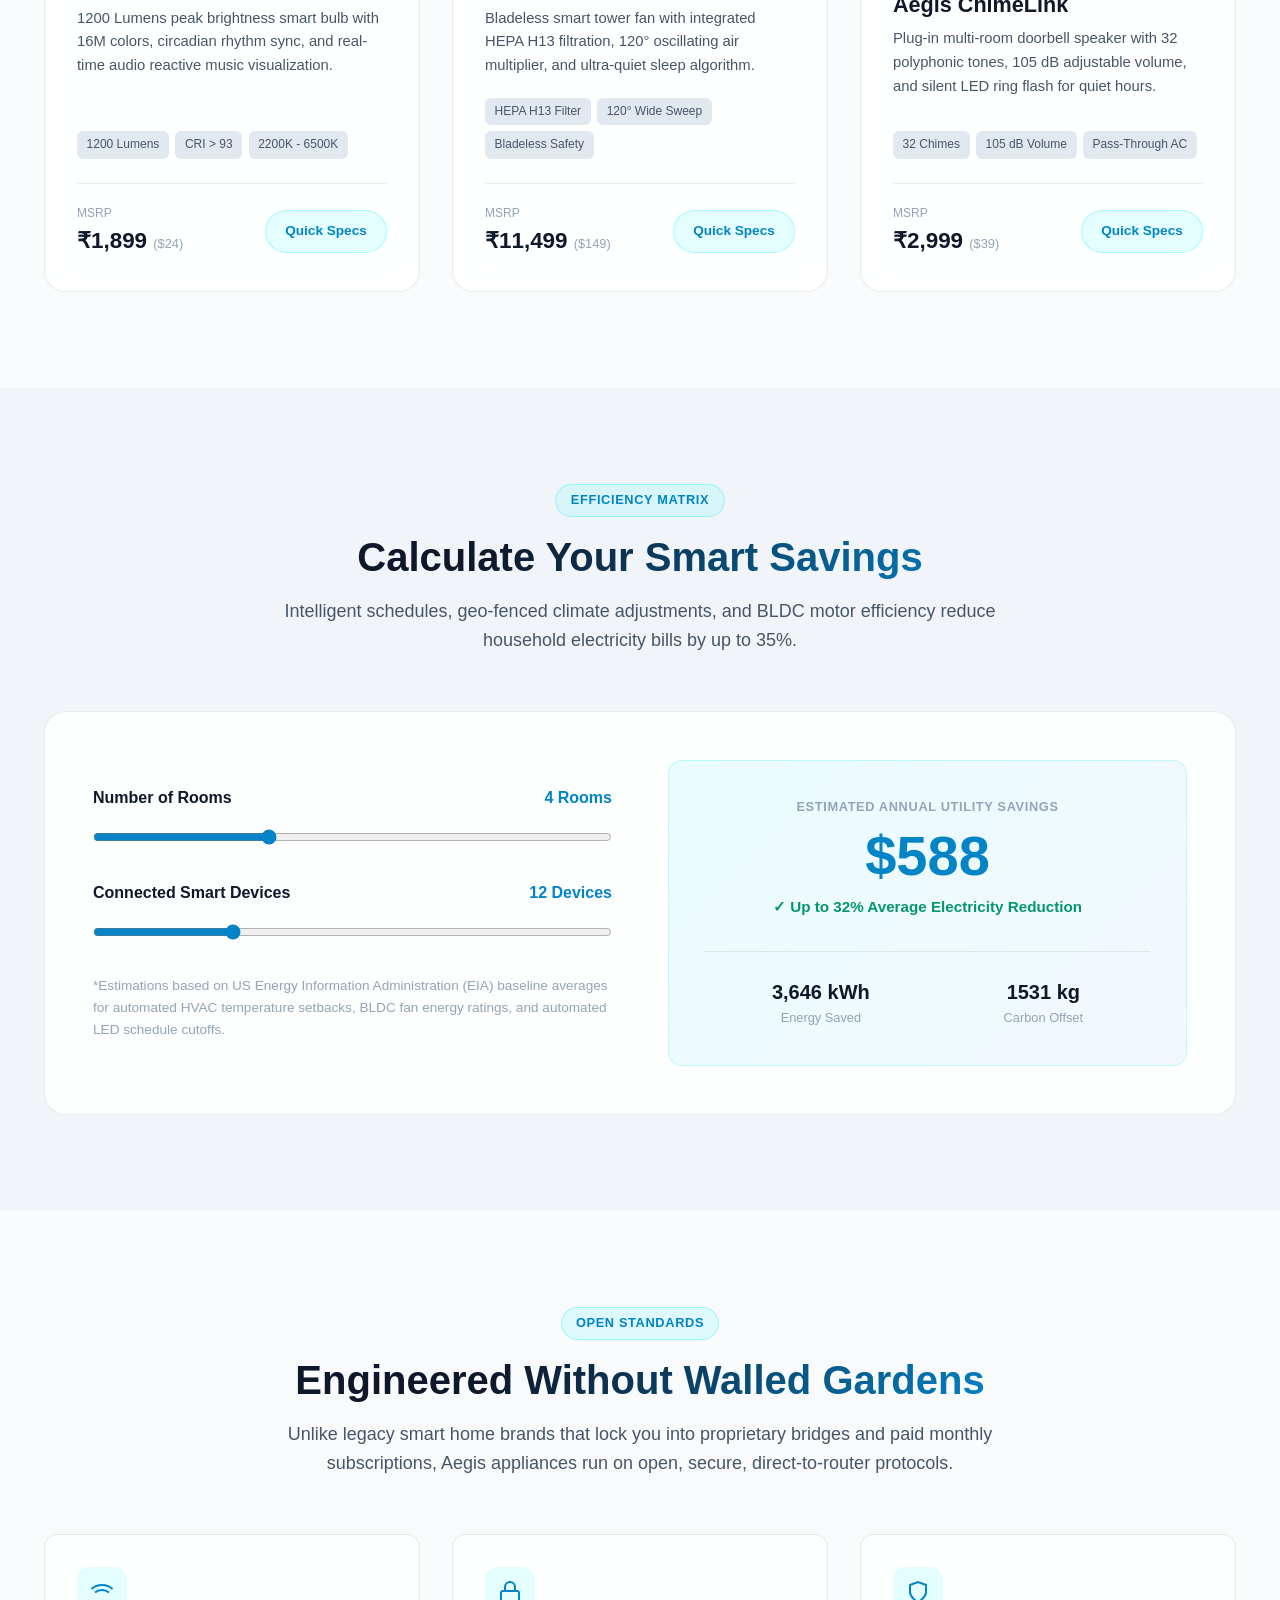
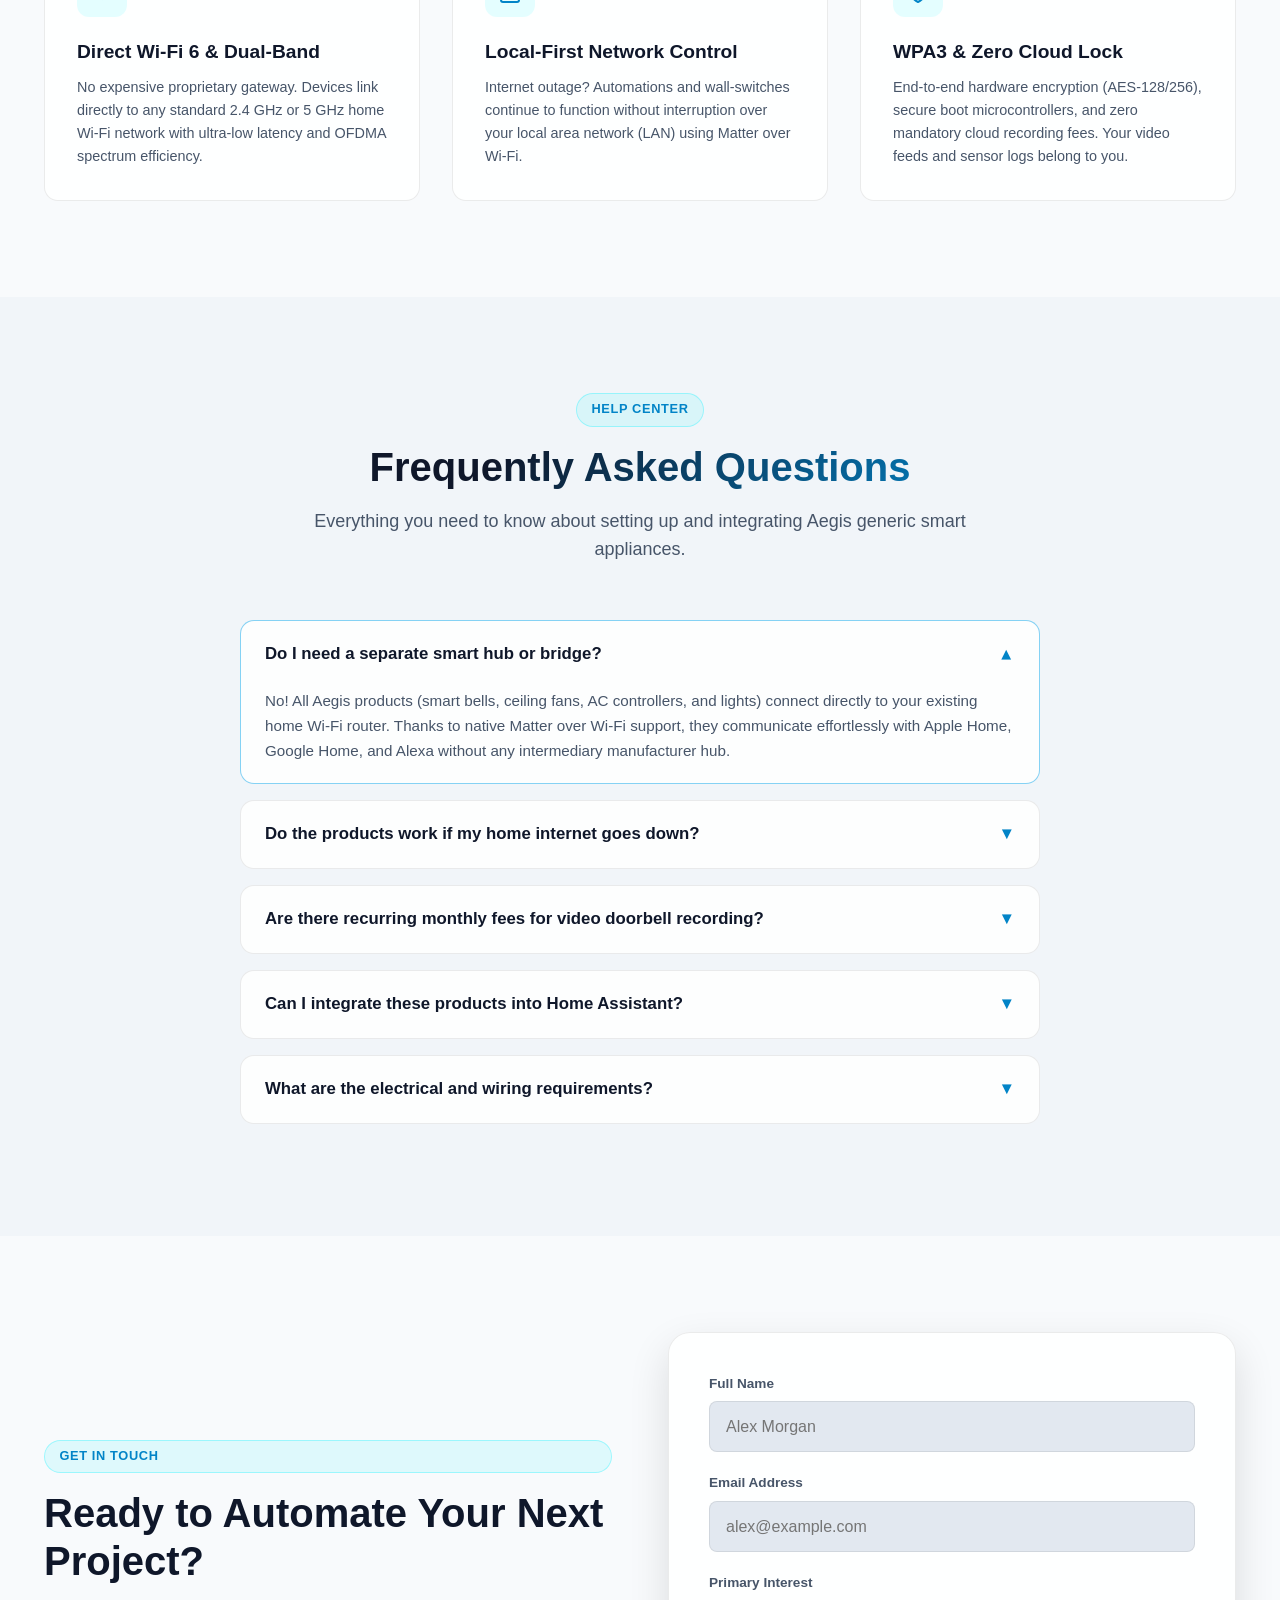
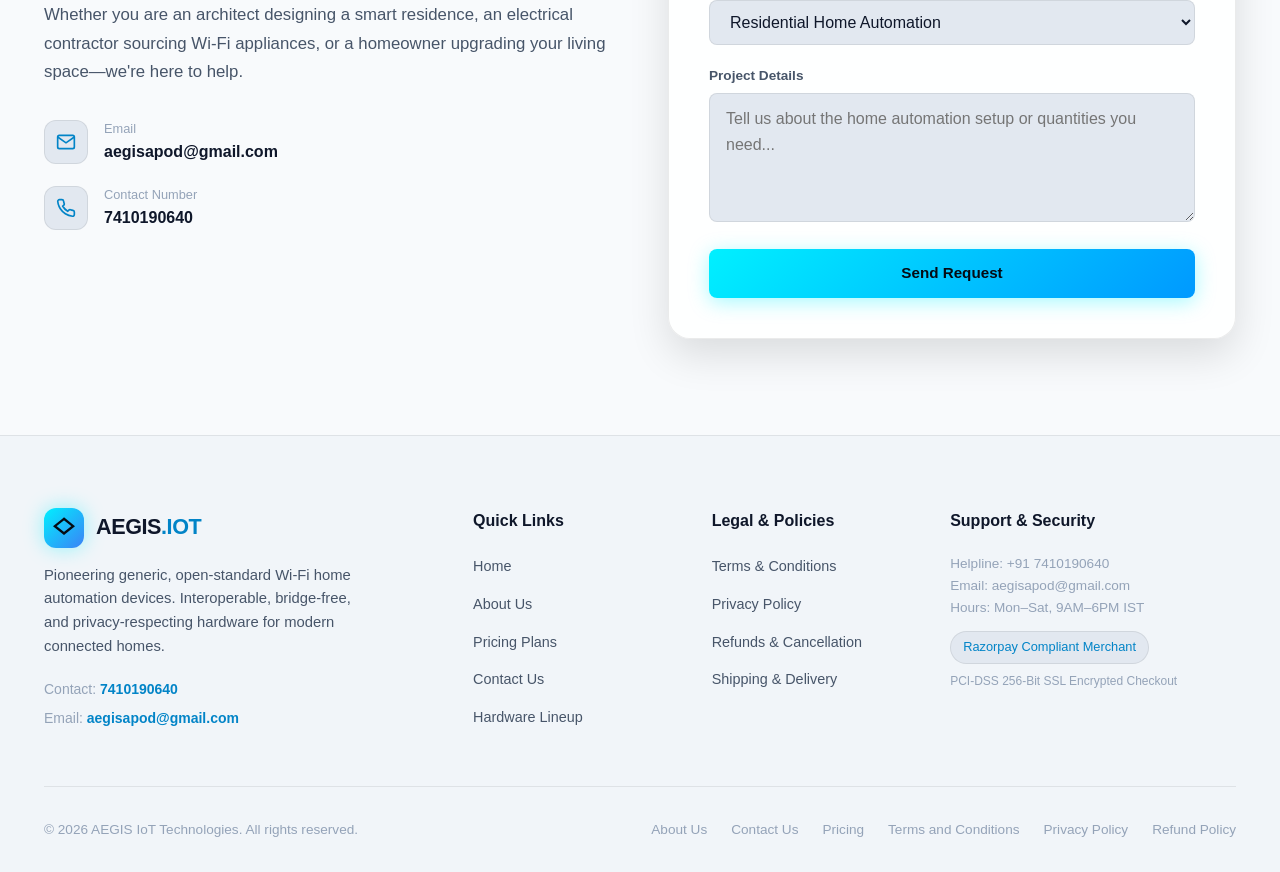
==== commit 904a0089: "feat: add Razorpay review compliance pages (About, Contact, Pricing, Terms, Privacy, Refund Policy)" ====
--- a/index.html
+++ b/index.html
@@ -30,10 +30,10 @@
         <ul class="nav-menu" id="nav-menu">
           <li><a href="#simulator" class="nav-link">Live Simulator</a></li>
           <li><a href="#products" class="nav-link">Products</a></li>
-          <li><a href="#calculator" class="nav-link">Energy Savings</a></li>
-          <li><a href="#architecture" class="nav-link">Technology</a></li>
+          <li><a href="pricing.html" class="nav-link">Pricing</a></li>
+          <li><a href="about.html" class="nav-link">About Us</a></li>
+          <li><a href="contact.html" class="nav-link">Contact Us</a></li>
           <li><a href="#faq" class="nav-link">FAQ</a></li>
-          <li><a href="#contact" class="nav-link">Contact</a></li>
         </ul>
       </nav>
 
@@ -494,7 +494,7 @@
           <div class="product-card-footer">
             <div class="product-price-box">
               <span class="price-label">MSRP</span>
-              <span class="price-value">$89.00</span>
+              <span class="price-value">₹6,999 <span style="font-size:0.8rem; font-weight:500; color:var(--text-muted);">($89)</span></span>
             </div>
             <button class="btn-card-action open-spec-btn" data-product-id="bell-pro">Quick Specs</button>
           </div>
@@ -530,7 +530,7 @@
           <div class="product-card-footer">
             <div class="product-price-box">
               <span class="price-label">MSRP</span>
-              <span class="price-value">$179.00</span>
+              <span class="price-value">₹13,999 <span style="font-size:0.8rem; font-weight:500; color:var(--text-muted);">($179)</span></span>
             </div>
             <button class="btn-card-action open-spec-btn" data-product-id="fan-aeroflow">Quick Specs</button>
           </div>
@@ -565,7 +565,7 @@
           <div class="product-card-footer">
             <div class="product-price-box">
               <span class="price-label">MSRP</span>
-              <span class="price-value">$299.00</span>
+              <span class="price-value">₹23,499 <span style="font-size:0.8rem; font-weight:500; color:var(--text-muted);">($299)</span></span>
             </div>
             <button class="btn-card-action open-spec-btn" data-product-id="ac-frostsense">Quick Specs</button>
           </div>
@@ -601,7 +601,7 @@
           <div class="product-card-footer">
             <div class="product-price-box">
               <span class="price-label">MSRP</span>
-              <span class="price-value">$24.00</span>
+              <span class="price-value">₹1,899 <span style="font-size:0.8rem; font-weight:500; color:var(--text-muted);">($24)</span></span>
             </div>
             <button class="btn-card-action open-spec-btn" data-product-id="light-lumina">Quick Specs</button>
           </div>
@@ -635,7 +635,7 @@
           <div class="product-card-footer">
             <div class="product-price-box">
               <span class="price-label">MSRP</span>
-              <span class="price-value">$149.00</span>
+              <span class="price-value">₹11,499 <span style="font-size:0.8rem; font-weight:500; color:var(--text-muted);">($149)</span></span>
             </div>
             <button class="btn-card-action open-spec-btn" data-product-id="fan-tower">Quick Specs</button>
           </div>
@@ -671,7 +671,7 @@
           <div class="product-card-footer">
             <div class="product-price-box">
               <span class="price-label">MSRP</span>
-              <span class="price-value">$39.00</span>
+              <span class="price-value">₹2,999 <span style="font-size:0.8rem; font-weight:500; color:var(--text-muted);">($39)</span></span>
             </div>
             <button class="btn-card-action open-spec-btn" data-product-id="hub-chimelink">Quick Specs</button>
           </div>
@@ -982,47 +982,51 @@
         </div>
 
         <div>
-          <div class="footer-heading">Products</div>
+          <div class="footer-heading">Quick Links</div>
           <ul class="footer-links">
-            <li><a href="#products">HaloBell Pro 2K</a></li>
-            <li><a href="#products">AeroFlow BLDC Fan</a></li>
-            <li><a href="#products">FrostSense Inverter AC</a></li>
-            <li><a href="#products">LuminaGlow RGB+CCT</a></li>
-            <li><a href="#products">BreezeTower Pro</a></li>
+            <li><a href="index.html">Home</a></li>
+            <li><a href="about.html">About Us</a></li>
+            <li><a href="pricing.html">Pricing Plans</a></li>
+            <li><a href="contact.html">Contact Us</a></li>
+            <li><a href="#products">Hardware Lineup</a></li>
           </ul>
         </div>
 
         <div>
-          <div class="footer-heading">Ecosystem</div>
+          <div class="footer-heading">Legal & Policies</div>
           <ul class="footer-links">
-            <li><a href="#architecture">Matter over Wi-Fi</a></li>
-            <li><a href="#architecture">Apple HomeKit</a></li>
-            <li><a href="#architecture">Google Home</a></li>
-            <li><a href="#architecture">Home Assistant API</a></li>
-            <li><a href="#faq">Local LAN Protocol</a></li>
+            <li><a href="terms.html">Terms & Conditions</a></li>
+            <li><a href="privacy.html">Privacy Policy</a></li>
+            <li><a href="refund-policy.html">Refunds & Cancellation</a></li>
+            <li><a href="refund-policy.html#shipping">Shipping & Delivery</a></li>
           </ul>
         </div>
 
         <div>
-          <div class="footer-heading">GitHub Pages Ready</div>
-          <p style="font-size: 0.85rem; color: var(--text-muted); line-height: 1.6; margin-bottom: 1rem;">
-            This website is 100% static, vanilla HTML5, CSS3, and ES6 JS with zero build steps or heavy dependencies. Perfect for instantaneous deployment to GitHub Pages.
-          </p>
-          <div class="gh-deploy-badge">
-            <svg width="16" height="16" viewBox="0 0 24 24" fill="currentColor">
-              <path d="M12 0C5.37 0 0 5.37 0 12c0 5.31 3.435 9.795 8.205 11.385.6.105.825-.255.825-.57 0-.285-.015-1.23-.015-2.235-3.015.555-3.795-.735-4.035-1.41-.135-.345-.72-1.41-1.23-1.695-.42-.225-1.02-.78-.015-.795.945-.015 1.62.87 1.845 1.23 1.08 1.815 2.805 1.305 3.495.99.105-.78.42-1.305.765-1.605-2.67-.3-5.46-1.335-5.46-5.925 0-1.305.465-2.385 1.23-3.225-.12-.3-.54-1.53.12-3.18 0 0 1.005-.315 3.3 1.23.96-.27 1.98-.405 3-.405s2.04.135 3 .405c2.295-1.56 3.3-1.23 3.3-1.23.66 1.65.24 2.88.12 3.18.765.84 1.23 1.905 1.23 3.225 0 4.605-2.805 5.625-5.475 5.925.435.375.81 1.095.81 2.22 0 1.605-.015 2.895-.015 3.3 0 .315.225.69.825.57A12.02 12.02 0 0 0 24 12c0-6.63-5.37-12-12-12z"/>
-            </svg>
-            <span>GitHub Pages Compatible</span>
+          <div class="footer-heading">Support & Security</div>
+          <p style="font-size: 0.85rem; color: var(--text-muted); line-height: 1.6; margin-bottom: 0.75rem;">
+            Helpline: +91 7410190640<br>
+            Email: aegisapod@gmail.com<br>
+            Hours: Mon–Sat, 9AM–6PM IST
+          </p>
+          <div class="gh-deploy-badge" style="margin-bottom: 0.5rem;">
+            <span>Razorpay Compliant Merchant</span>
+          </div>
+          <div style="font-size: 0.75rem; color: var(--text-muted);">
+            PCI-DSS 256-Bit SSL Encrypted Checkout
           </div>
         </div>
       </div>
 
       <div class="footer-bottom">
-        <div>© 2026 AEGIS IoT Technologies Inc. All generic & imaginary product concepts.</div>
-        <div style="display: flex; gap: 1.5rem;">
-          <a href="#">Privacy Policy</a>
-          <a href="#">Open API Terms</a>
-          <a href="#">Documentation</a>
+        <div>© 2026 AEGIS IoT Technologies. All rights reserved.</div>
+        <div style="display: flex; gap: 1.5rem; flex-wrap: wrap;">
+          <a href="about.html">About Us</a>
+          <a href="contact.html">Contact Us</a>
+          <a href="pricing.html">Pricing</a>
+          <a href="terms.html">Terms and Conditions</a>
+          <a href="privacy.html">Privacy Policy</a>
+          <a href="refund-policy.html">Refund Policy</a>
         </div>
       </div>
     </div>
--- a/css/style.css
+++ b/css/style.css
@@ -1631,3 +1631,258 @@
     font-size: 2.25rem;
   }
 }
+
+/* ==========================================================================
+   COMPLIANCE & POLICY PAGE STYLES (RAZORPAY REVIEW READY)
+   ========================================================================== */
+.policy-page-header {
+  padding: 4.5rem 0 2.5rem 0;
+  text-align: center;
+  background: radial-gradient(circle at 50% 20%, rgba(0, 240, 255, 0.08), transparent 75%);
+  border-bottom: 1px solid var(--card-border);
+}
+
+.breadcrumb-nav {
+  display: flex;
+  align-items: center;
+  justify-content: center;
+  gap: 0.5rem;
+  font-size: 0.85rem;
+  color: var(--text-muted);
+  margin-bottom: 1rem;
+}
+
+.breadcrumb-nav a {
+  color: var(--accent-cyan);
+}
+
+.breadcrumb-nav a:hover {
+  text-decoration: underline;
+}
+
+.policy-container {
+  max-width: 920px;
+  margin: 3.5rem auto;
+  padding: 0 1.5rem;
+}
+
+.policy-card-main {
+  background: var(--card-bg);
+  backdrop-filter: blur(20px);
+  -webkit-backdrop-filter: blur(20px);
+  border: 1px solid var(--card-border);
+  border-radius: var(--radius-lg);
+  padding: 3rem;
+  box-shadow: var(--shadow-lg);
+}
+
+.policy-meta-bar {
+  display: flex;
+  justify-content: space-between;
+  align-items: center;
+  flex-wrap: wrap;
+  gap: 1rem;
+  padding-bottom: 1.5rem;
+  margin-bottom: 2rem;
+  border-bottom: 1px solid var(--card-border);
+  font-size: 0.85rem;
+  color: var(--text-muted);
+}
+
+.policy-badge {
+  display: inline-flex;
+  align-items: center;
+  gap: 0.4rem;
+  padding: 0.3rem 0.8rem;
+  border-radius: var(--radius-full);
+  background: rgba(16, 185, 129, 0.12);
+  color: var(--accent-emerald);
+  border: 1px solid rgba(16, 185, 129, 0.3);
+  font-weight: 600;
+  font-size: 0.75rem;
+  text-transform: uppercase;
+}
+
+.policy-section-block {
+  margin-bottom: 2.5rem;
+}
+
+.policy-section-block h2 {
+  font-size: 1.4rem;
+  font-weight: 800;
+  color: var(--text-primary);
+  margin-bottom: 1rem;
+  display: flex;
+  align-items: center;
+  gap: 0.5rem;
+}
+
+.policy-section-block h3 {
+  font-size: 1.15rem;
+  font-weight: 700;
+  color: var(--accent-cyan);
+  margin: 1.25rem 0 0.5rem 0;
+}
+
+.policy-section-block p {
+  color: var(--text-secondary);
+  line-height: 1.75;
+  margin-bottom: 1rem;
+}
+
+.policy-section-block ul, .policy-section-block ol {
+  padding-left: 1.5rem;
+  margin-bottom: 1.25rem;
+  color: var(--text-secondary);
+  line-height: 1.75;
+}
+
+.policy-section-block li {
+  margin-bottom: 0.5rem;
+}
+
+.compliance-callout {
+  background: var(--bg-tertiary);
+  border-left: 4px solid var(--accent-cyan);
+  padding: 1.25rem 1.5rem;
+  border-radius: 0 var(--radius-sm) var(--radius-sm) 0;
+  margin: 1.5rem 0;
+  font-size: 0.925rem;
+  color: var(--text-primary);
+}
+
+.compliance-callout strong {
+  color: var(--accent-cyan);
+}
+
+.compliance-table {
+  width: 100%;
+  border-collapse: collapse;
+  margin: 1.5rem 0;
+  font-size: 0.9rem;
+}
+
+.compliance-table th, .compliance-table td {
+  padding: 0.9rem 1rem;
+  border: 1px solid var(--card-border);
+  text-align: left;
+}
+
+.compliance-table th {
+  background: var(--bg-tertiary);
+  color: var(--text-primary);
+  font-weight: 700;
+}
+
+.compliance-table td {
+  color: var(--text-secondary);
+}
+
+/* Pricing Page & Table */
+.pricing-grid {
+  display: grid;
+  grid-template-columns: repeat(3, 1fr);
+  gap: 2rem;
+  margin: 2.5rem 0;
+}
+
+.pricing-plan-card {
+  background: var(--card-bg);
+  border: 1px solid var(--card-border);
+  border-radius: var(--radius-lg);
+  padding: 2.5rem;
+  display: flex;
+  flex-direction: column;
+  position: relative;
+  transition: all var(--transition-base);
+}
+
+.pricing-plan-card.featured {
+  border-color: var(--accent-cyan);
+  box-shadow: var(--shadow-lg), 0 0 30px var(--accent-cyan-glow);
+  transform: scale(1.02);
+}
+
+.featured-ribbon {
+  position: absolute;
+  top: -12px;
+  right: 2rem;
+  background: linear-gradient(135deg, var(--accent-cyan), var(--accent-blue));
+  color: #050b14;
+  font-size: 0.75rem;
+  font-weight: 800;
+  padding: 0.25rem 0.8rem;
+  border-radius: var(--radius-full);
+  text-transform: uppercase;
+}
+
+.plan-title {
+  font-size: 1.35rem;
+  font-weight: 800;
+  margin-bottom: 0.5rem;
+}
+
+.plan-desc {
+  font-size: 0.9rem;
+  color: var(--text-secondary);
+  margin-bottom: 1.5rem;
+}
+
+.plan-price-block {
+  margin-bottom: 1.5rem;
+}
+
+.plan-currency {
+  font-size: 1.5rem;
+  font-weight: 700;
+  vertical-align: top;
+  color: var(--accent-cyan);
+}
+
+.plan-amount {
+  font-size: 2.75rem;
+  font-weight: 900;
+  color: var(--text-primary);
+  line-height: 1;
+}
+
+.plan-period {
+  font-size: 0.85rem;
+  color: var(--text-muted);
+}
+
+.plan-features-list {
+  list-style: none;
+  margin: 1.5rem 0;
+  padding: 0;
+  display: flex;
+  flex-direction: column;
+  gap: 0.75rem;
+  flex-grow: 1;
+}
+
+.plan-features-list li {
+  display: flex;
+  align-items: center;
+  gap: 0.6rem;
+  font-size: 0.9rem;
+  color: var(--text-secondary);
+}
+
+.plan-features-list li svg {
+  color: var(--accent-emerald);
+  flex-shrink: 0;
+}
+
+@media (max-width: 900px) {
+  .pricing-grid {
+    grid-template-columns: 1fr;
+  }
+  .pricing-plan-card.featured {
+    transform: none;
+  }
+  .policy-card-main {
+    padding: 2rem 1.5rem;
+  }
+}
+
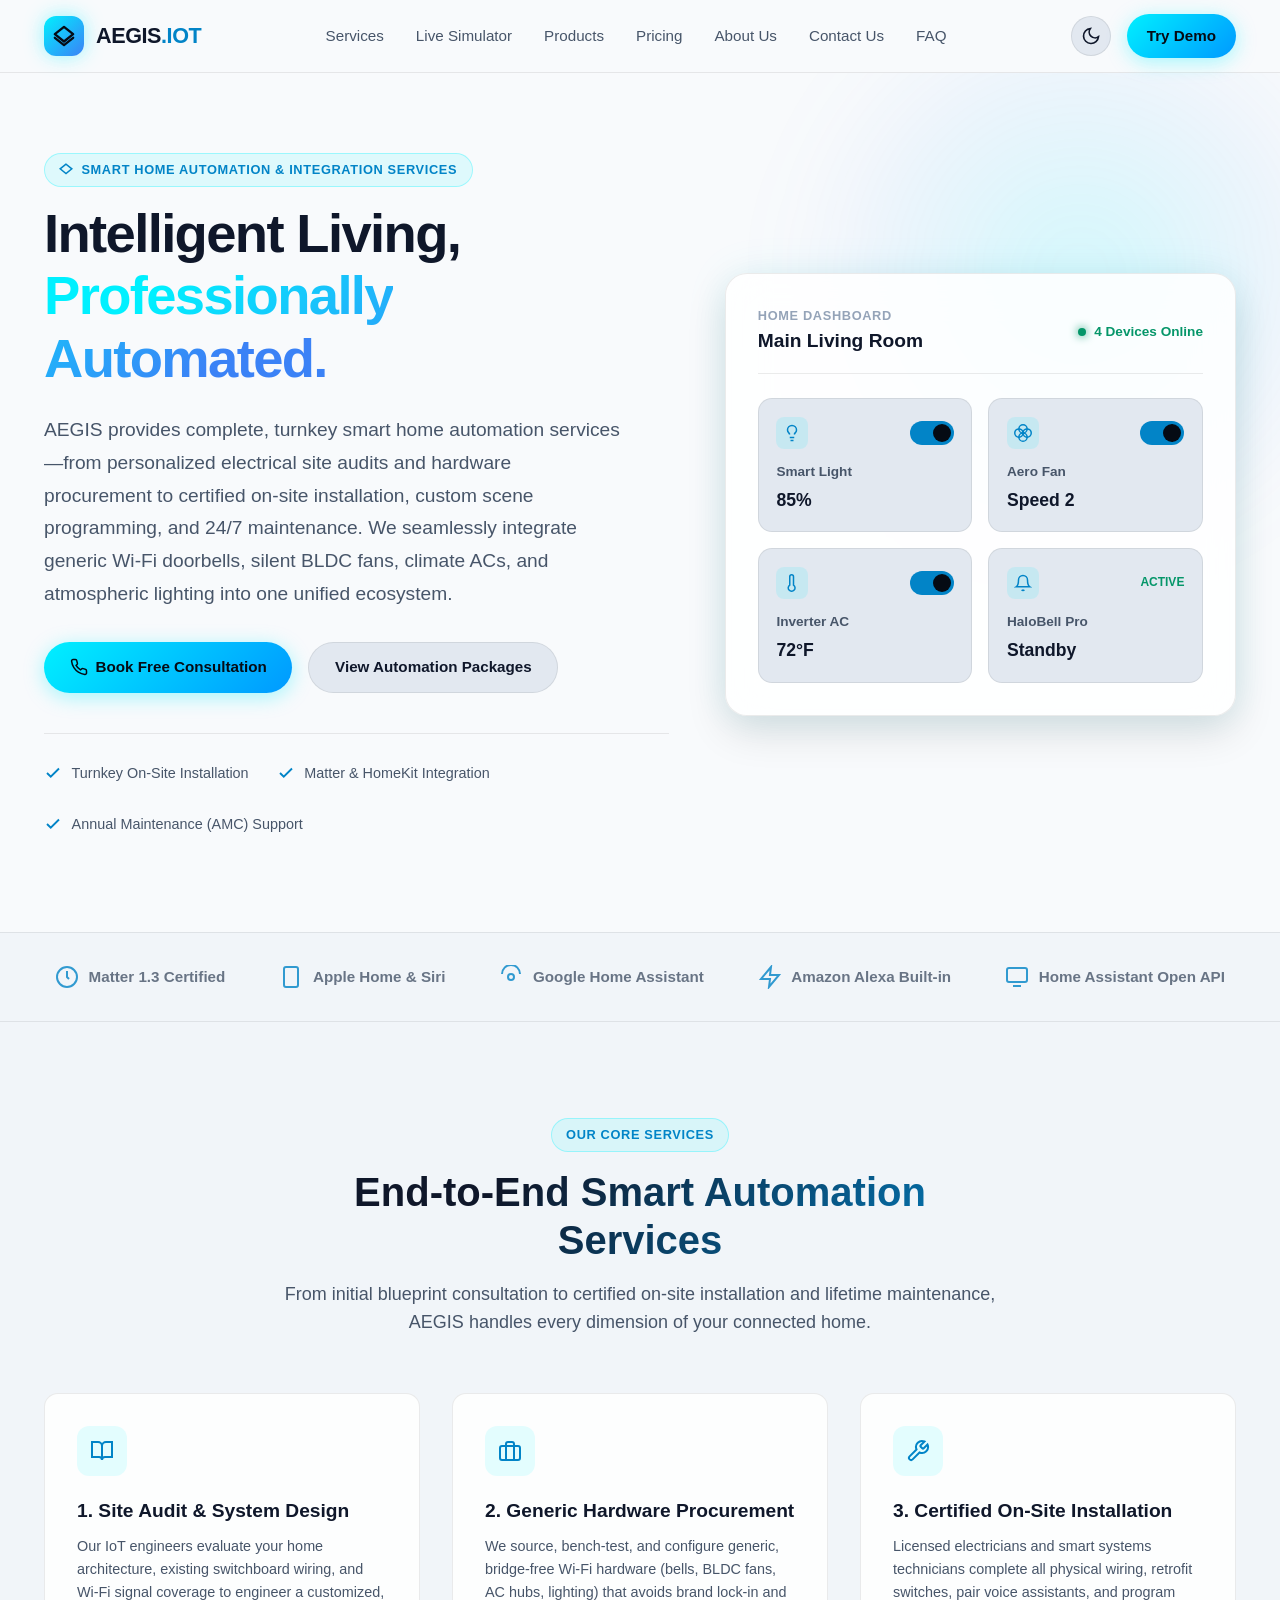
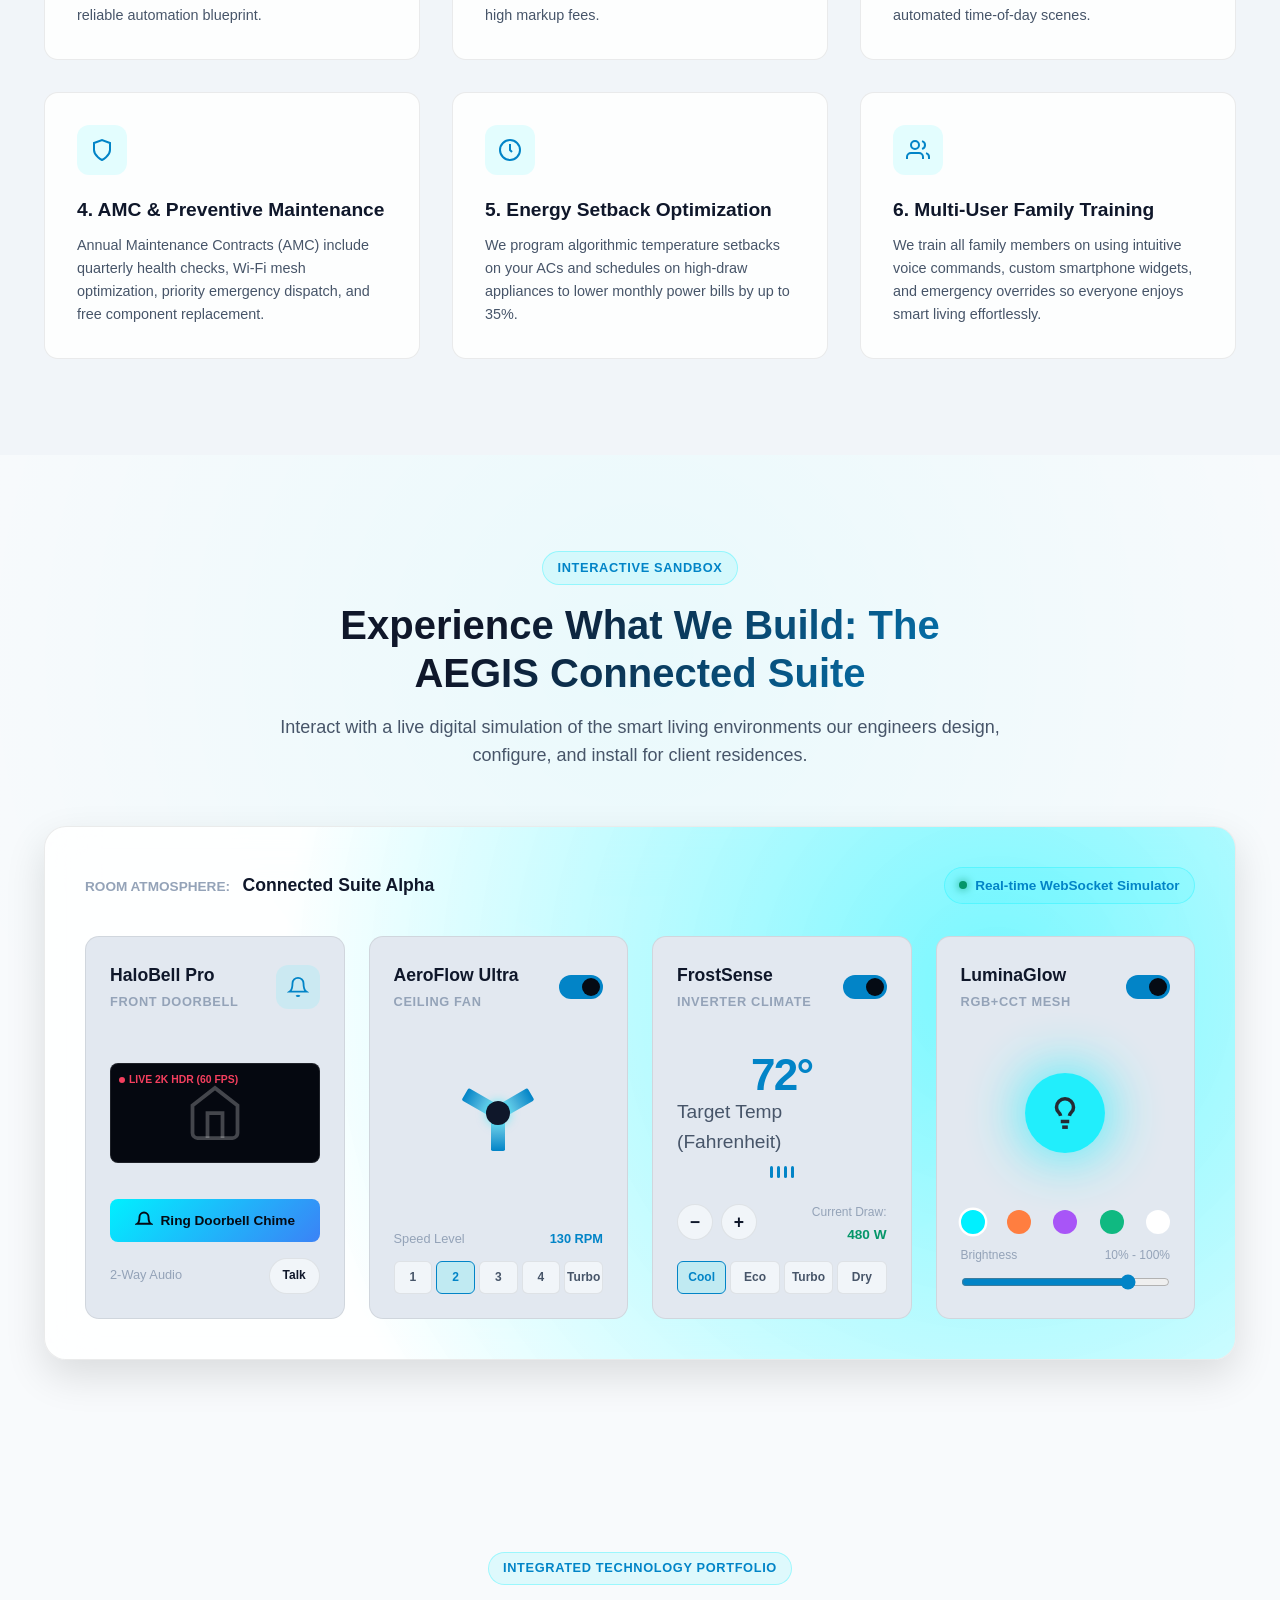
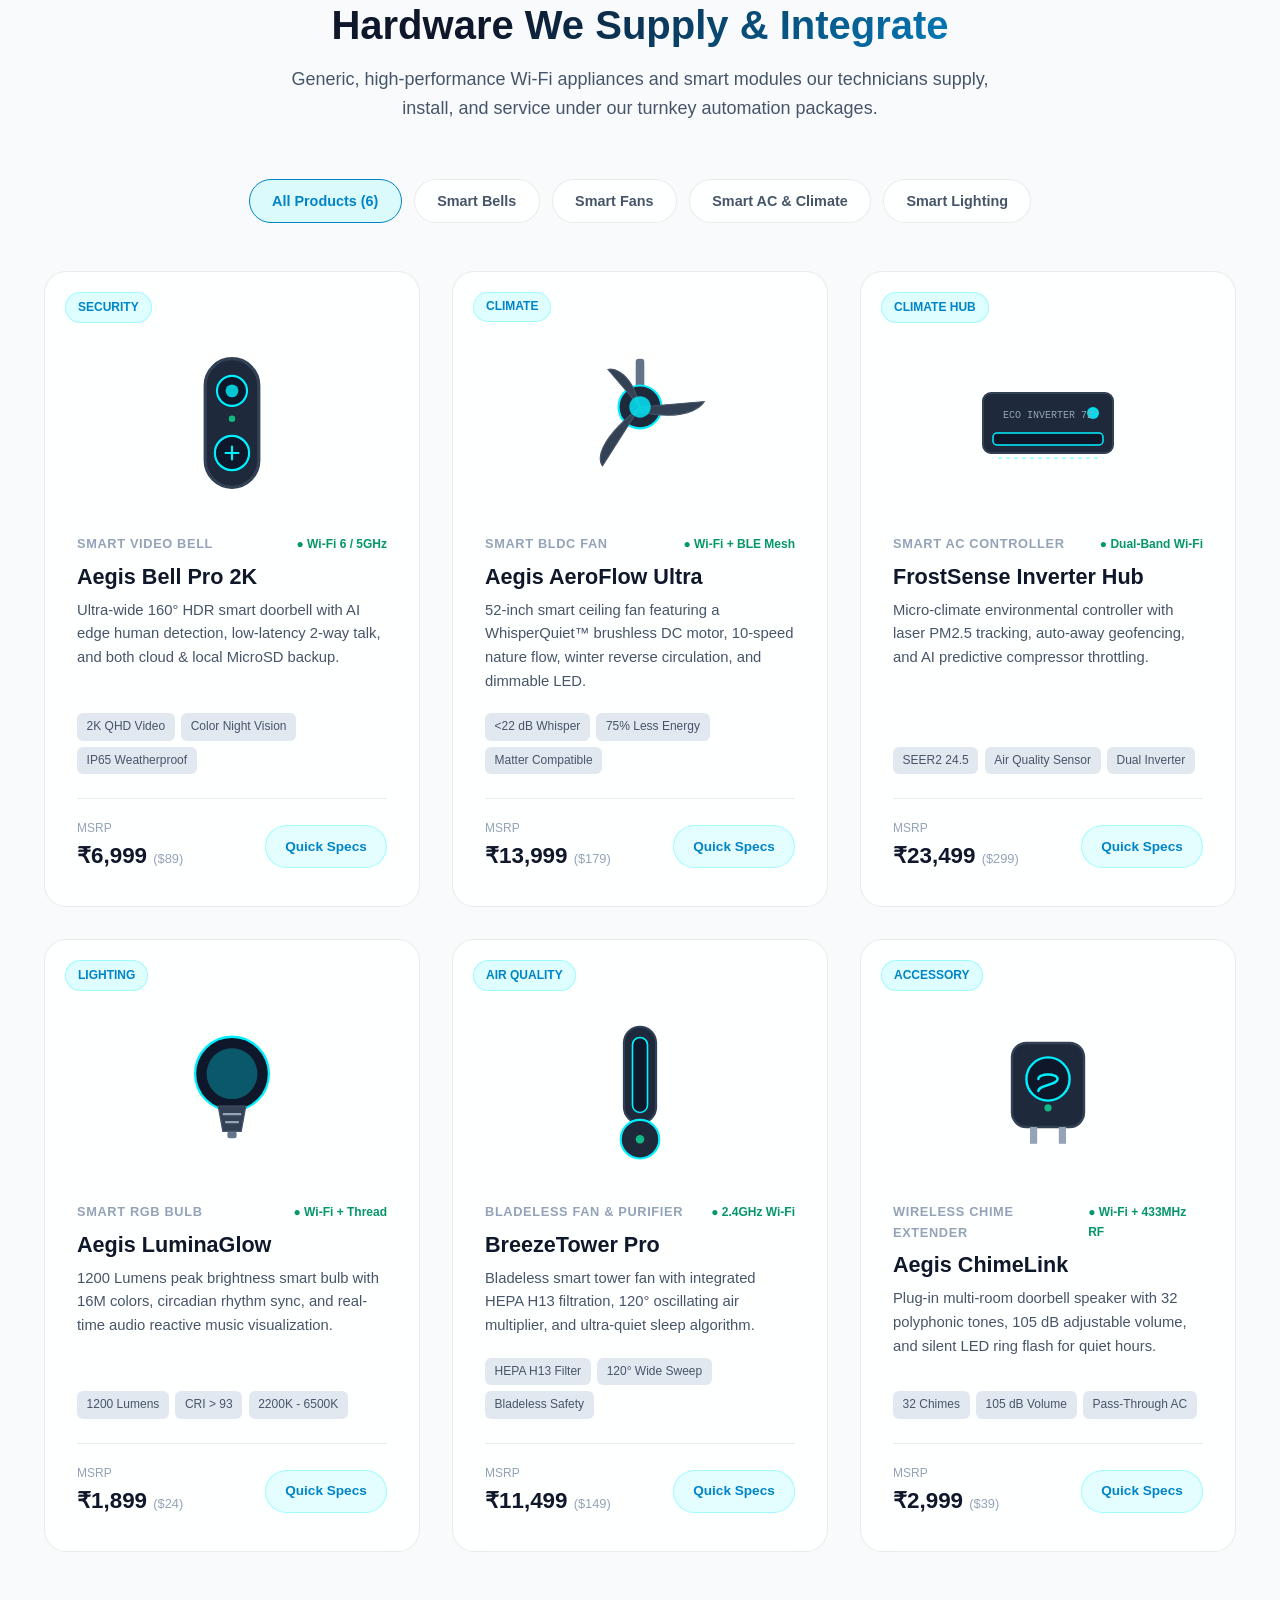
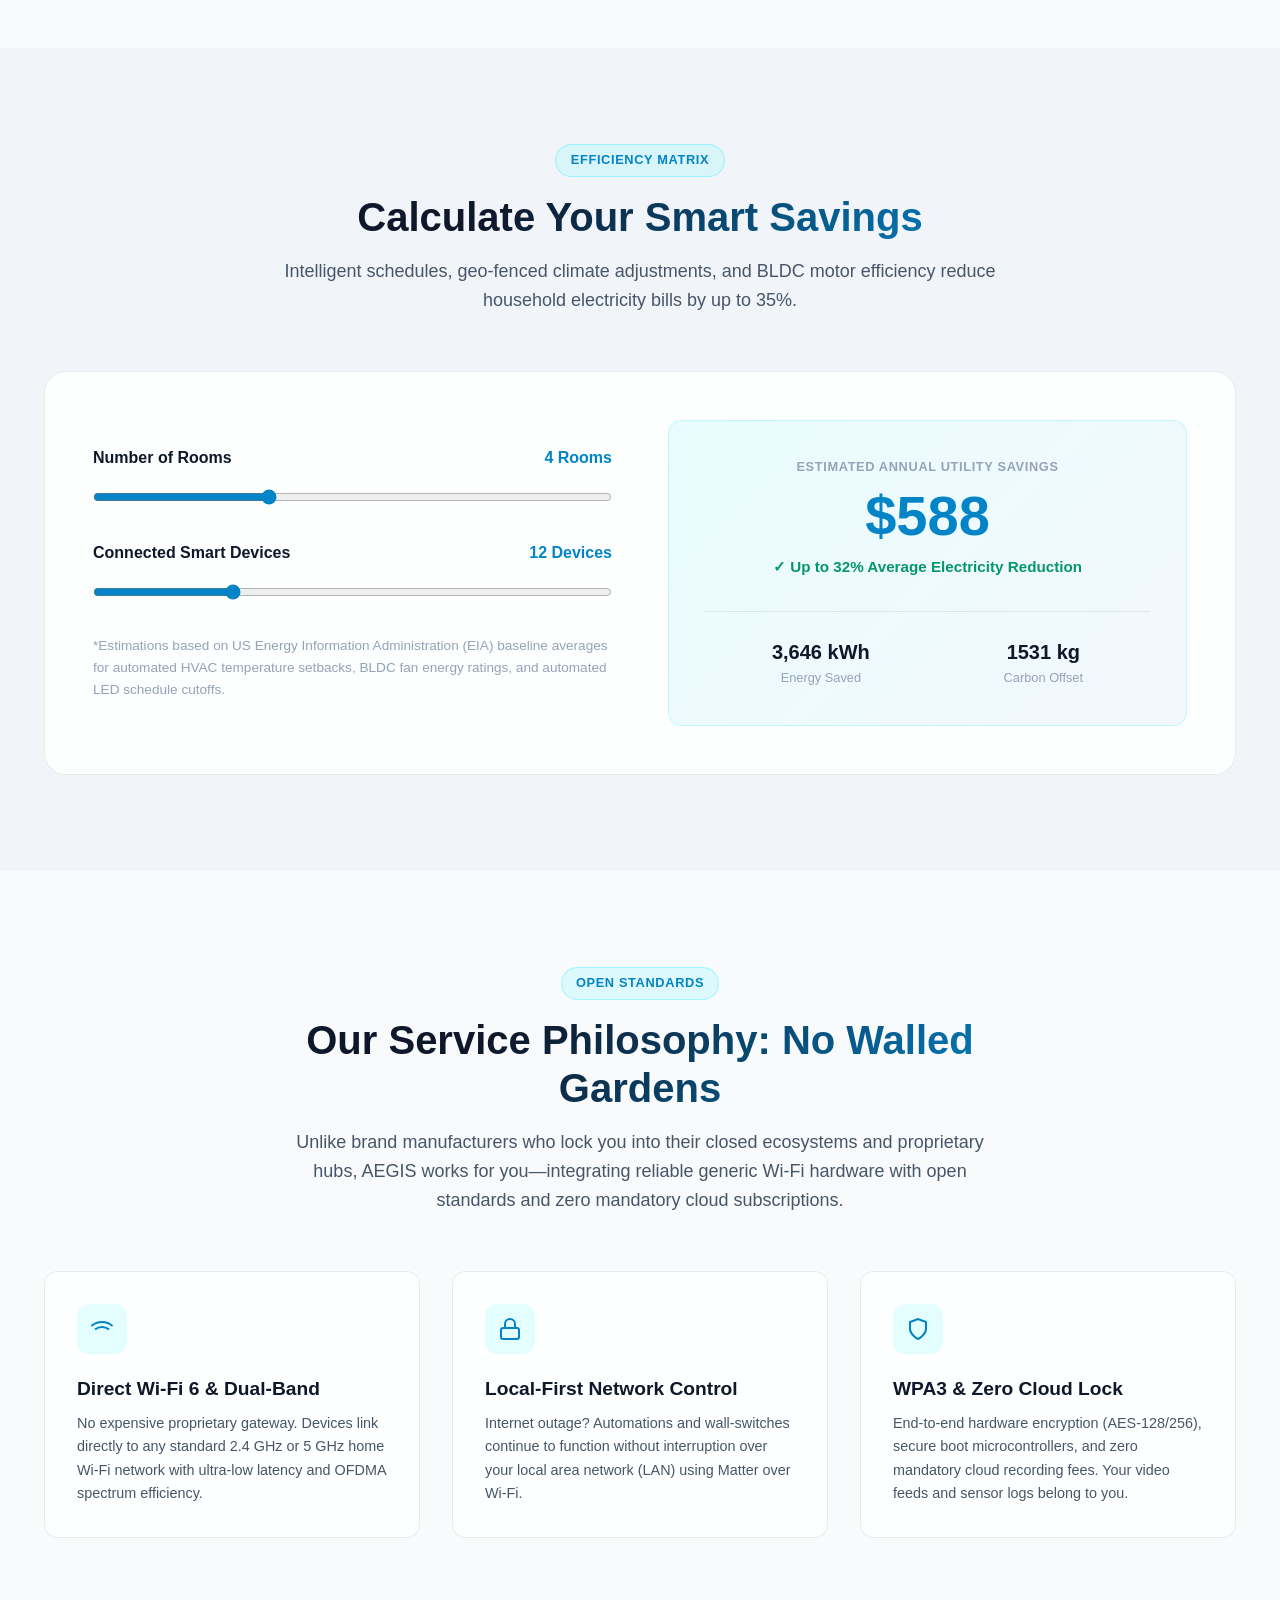
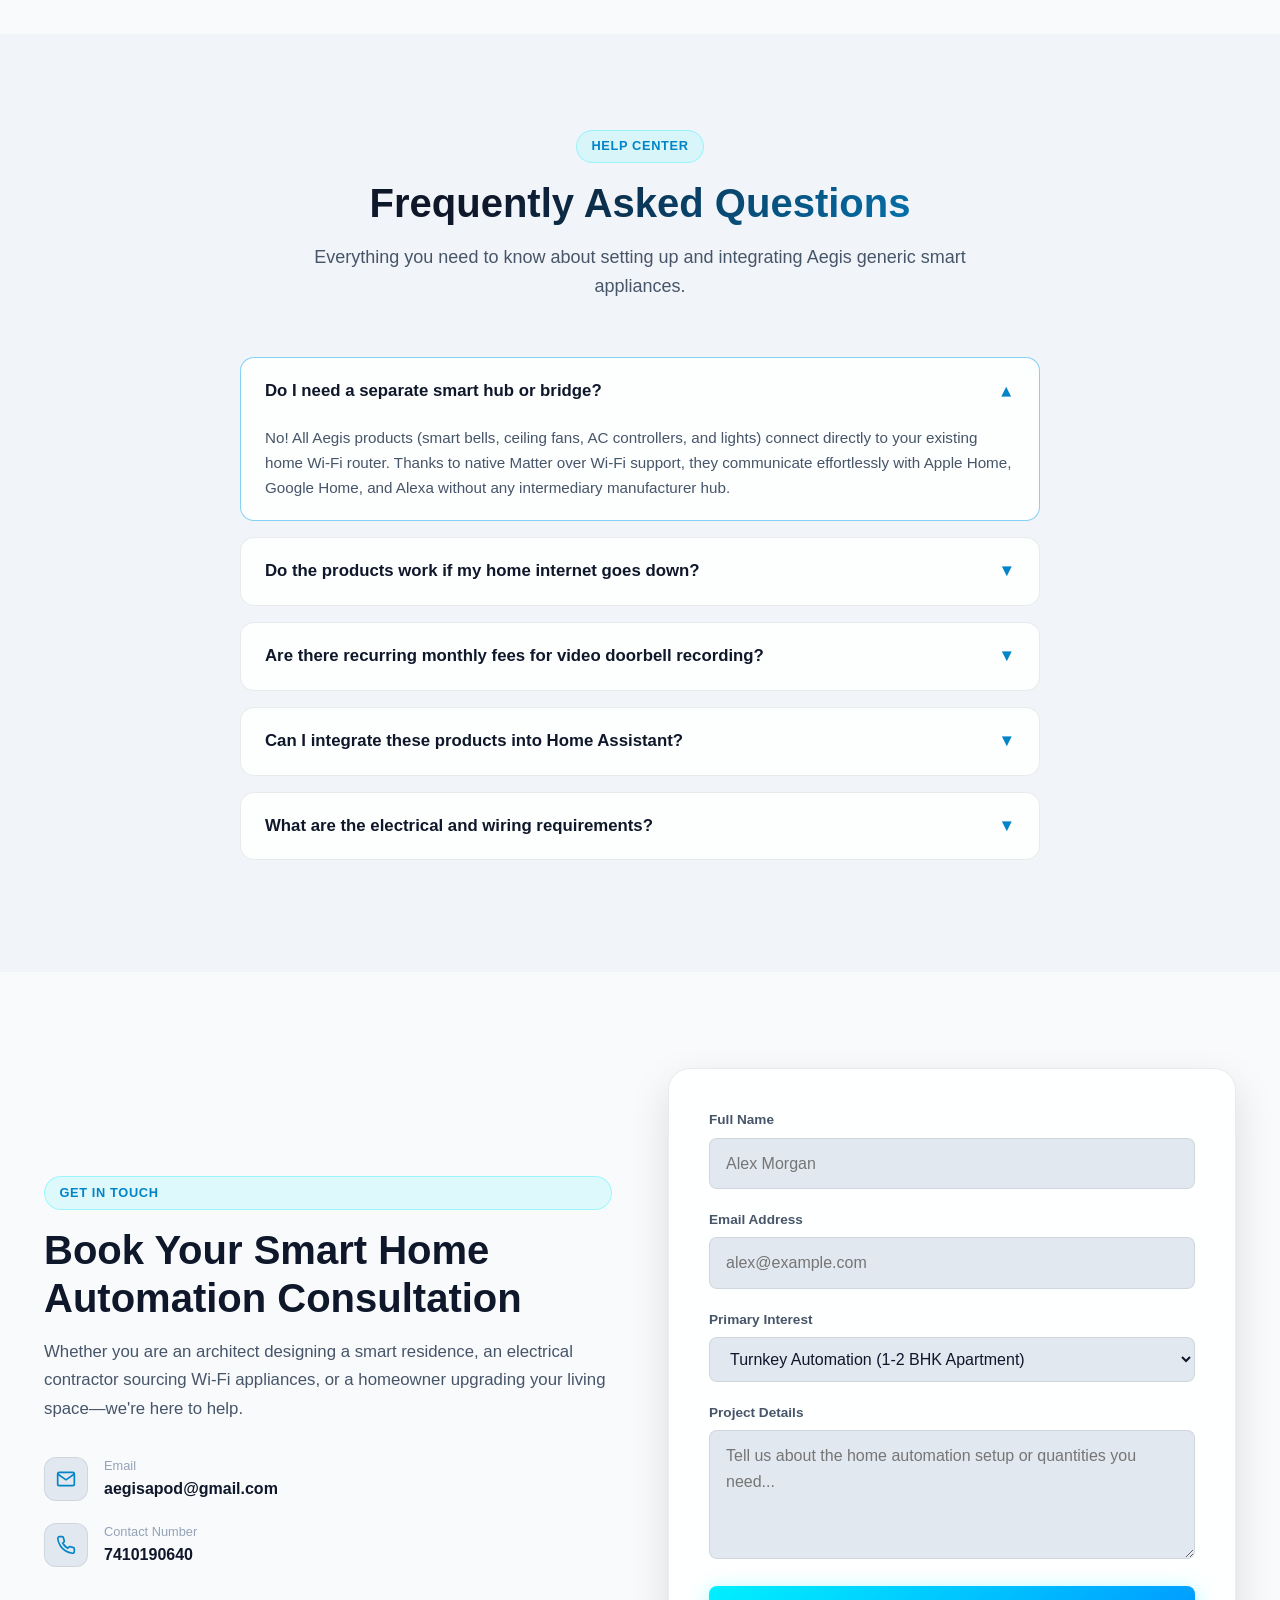
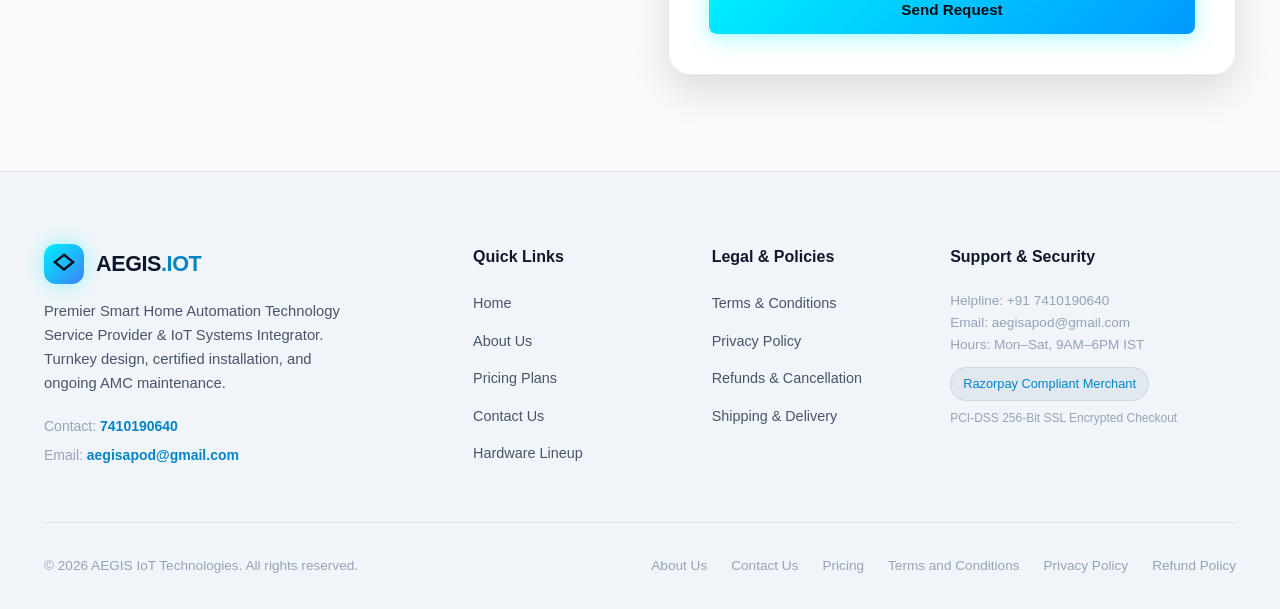
==== commit 4b948c8b: "feat: reposition AEGIS as a Smart Home Automation Service Provider & Systems Integrator" ====
--- a/index.html
+++ b/index.html
@@ -3,8 +3,8 @@
 <head>
   <meta charset="UTF-8">
   <meta name="viewport" content="width=device-width, initial-scale=1.0">
-  <title>AEGIS Home | Intelligent Wi-Fi Smart Home Automation</title>
-  <meta name="description" content="Generic, universal Wi-Fi enabled smart home appliances. Smart video bells, whisper-silent BLDC fans, inverter climate ACs, and tunable ambient lighting.">
+  <title>AEGIS IoT | Smart Home Automation Services & Turnkey Solutions</title>
+  <meta name="description" content="Premier Smart Home Automation Service Provider. Professional turnkey consultation, installation, and maintenance of Wi-Fi smart bells, silent BLDC fans, climate ACs, and ambient lighting.">
   <link rel="stylesheet" href="css/style.css">
   <!-- Favicon / Vector Logo -->
   <link rel="icon" type="image/svg+xml" href="data:image/svg+xml,<svg xmlns='http://www.w3.org/2000/svg' viewBox='0 0 24 24' fill='%2300f0ff'><path d='M12 2L2 9.5V22h20V9.5L12 2zm0 4.5l6 4.5v9h-3v-5h-6v5H5v-9l7-4.5z'/></svg>">
@@ -28,6 +28,7 @@
 
       <nav>
         <ul class="nav-menu" id="nav-menu">
+          <li><a href="#services" class="nav-link">Services</a></li>
           <li><a href="#simulator" class="nav-link">Live Simulator</a></li>
           <li><a href="#products" class="nav-link">Products</a></li>
           <li><a href="pricing.html" class="nav-link">Pricing</a></li>
@@ -66,40 +67,37 @@
       <div class="hero-content">
         <div class="badge-tag">
           <svg width="14" height="14" viewBox="0 0 24 24" fill="none" stroke="currentColor" stroke-width="2.5">
-            <path d="M5 12.55a11 11 0 0 1 14.08 0"></path>
-            <path d="M1.42 9a16 16 0 0 1 21.16 0"></path>
-            <path d="M8.53 16.11a6 6 0 0 1 6.95 0"></path>
-            <line x1="12" y1="20" x2="12.01" y2="20"></line>
+            <path d="M12 2L2 10l10 8 10-8-10-8z"/>
           </svg>
-          Wi-Fi 6 & Matter Standard
-        </div>
-        <h1>Intelligent Living, <br><span class="gradient-text">Effortlessly Connected.</span></h1>
+          Smart Home Automation & Integration Services
+        </div>
+        <h1>Intelligent Living, <br><span class="gradient-text">Professionally Automated.</span></h1>
         <p class="hero-description">
-          Generic, universal smart home hardware engineered for seamless ambient automation. Wi-Fi doorbells, whisper-silent BLDC fans, adaptive inverter AC controls, and vibrant atmospheric lighting—zero proprietary bridges required.
+          AEGIS provides complete, turnkey smart home automation services—from personalized electrical site audits and hardware procurement to certified on-site installation, custom scene programming, and 24/7 maintenance. We seamlessly integrate generic Wi-Fi doorbells, silent BLDC fans, climate ACs, and atmospheric lighting into one unified ecosystem.
         </p>
 
         <div class="hero-cta-group">
-          <a href="#simulator" class="btn-primary">
+          <a href="contact.html" class="btn-primary">
             <svg width="18" height="18" viewBox="0 0 24 24" fill="none" stroke="currentColor" stroke-width="2">
-              <polygon points="5 3 19 12 5 21 5 3"></polygon>
-            </svg>
-            Experience Live Simulator
+              <path d="M22 16.92v3a2 2 0 0 1-2.18 2 19.79 19.79 0 0 1-8.63-3.07 19.5 19.5 0 0 1-6-6 19.79 19.79 0 0 1-3.07-8.67A2 2 0 0 1 4.11 2h3a2 2 0 0 1 2 1.72 12.84 12.84 0 0 0 .7 2.81 2 2 0 0 1-.45 2.11L8.09 9.91a16 16 0 0 0 6 6l1.27-1.27a2 2 0 0 1 2.11-.45 12.84 12.84 0 0 0 2.81.7A2 2 0 0 1 22 16.92z"/>
+            </svg>
+            Book Free Consultation
           </a>
-          <a href="#products" class="btn-secondary">Explore Generic Lineup</a>
+          <a href="pricing.html" class="btn-secondary">View Automation Packages</a>
         </div>
 
         <div class="hero-highlights">
           <div class="highlight-item">
             <svg width="18" height="18" viewBox="0 0 24 24" fill="none" stroke="currentColor" stroke-width="2.5"><polyline points="20 6 9 17 4 12"></polyline></svg>
-            Direct Wi-Fi (No Hubs)
+            Turnkey On-Site Installation
           </div>
           <div class="highlight-item">
             <svg width="18" height="18" viewBox="0 0 24 24" fill="none" stroke="currentColor" stroke-width="2.5"><polyline points="20 6 9 17 4 12"></polyline></svg>
-            Matter & HomeKit Ready
+            Matter & HomeKit Integration
           </div>
           <div class="highlight-item">
             <svg width="18" height="18" viewBox="0 0 24 24" fill="none" stroke="currentColor" stroke-width="2.5"><polyline points="20 6 9 17 4 12"></polyline></svg>
-            Local-First Encrypted
+            Annual Maintenance (AMC) Support
           </div>
         </div>
       </div>
@@ -230,6 +228,102 @@
     </div>
   </section>
 
+
+  <!-- =========================================================================
+       SERVICES OVERVIEW SECTION (SERVICE PROVIDER MODEL)
+       ========================================================================= -->
+  <section class="section" id="services" style="background: var(--bg-secondary);">
+    <div class="container">
+      <div class="section-title-wrap">
+        <div class="badge-tag">Our Core Services</div>
+        <h2 class="section-title">End-to-End Smart Automation Services</h2>
+        <p class="section-subtitle">
+          From initial blueprint consultation to certified on-site installation and lifetime maintenance, AEGIS handles every dimension of your connected home.
+        </p>
+      </div>
+
+      <div class="protocol-grid">
+        <div class="protocol-card">
+          <div class="protocol-icon-wrap">
+            <svg width="24" height="24" viewBox="0 0 24 24" fill="none" stroke="currentColor" stroke-width="2">
+              <path d="M2 3h6a4 4 0 0 1 4 4v14a3 3 0 0 0-3-3H2z"></path>
+              <path d="M22 3h-6a4 4 0 0 0-4 4v14a3 3 0 0 1 3-3h7z"></path>
+            </svg>
+          </div>
+          <h3 class="protocol-title">1. Site Audit & System Design</h3>
+          <p class="protocol-desc">
+            Our IoT engineers evaluate your home architecture, existing switchboard wiring, and Wi-Fi signal coverage to engineer a customized, reliable automation blueprint.
+          </p>
+        </div>
+
+        <div class="protocol-card">
+          <div class="protocol-icon-wrap">
+            <svg width="24" height="24" viewBox="0 0 24 24" fill="none" stroke="currentColor" stroke-width="2">
+              <rect x="2" y="7" width="20" height="14" rx="2" ry="2"></rect>
+              <path d="M16 21V5a2 2 0 0 0-2-2h-4a2 2 0 0 0-2 2v16"></path>
+            </svg>
+          </div>
+          <h3 class="protocol-title">2. Generic Hardware Procurement</h3>
+          <p class="protocol-desc">
+            We source, bench-test, and configure generic, bridge-free Wi-Fi hardware (bells, BLDC fans, AC hubs, lighting) that avoids brand lock-in and high markup fees.
+          </p>
+        </div>
+
+        <div class="protocol-card">
+          <div class="protocol-icon-wrap">
+            <svg width="24" height="24" viewBox="0 0 24 24" fill="none" stroke="currentColor" stroke-width="2">
+              <path d="M14.7 6.3a1 1 0 0 0 0 1.4l1.6 1.6a1 1 0 0 0 1.4 0l3.77-3.77a6 6 0 0 1-7.94 7.94l-6.91 6.91a2.12 2.12 0 0 1-3-3l6.91-6.91a6 6 0 0 1 7.94-7.94l-3.76 3.76z"></path>
+            </svg>
+          </div>
+          <h3 class="protocol-title">3. Certified On-Site Installation</h3>
+          <p class="protocol-desc">
+            Licensed electricians and smart systems technicians complete all physical wiring, retrofit switches, pair voice assistants, and program automated time-of-day scenes.
+          </p>
+        </div>
+
+        <div class="protocol-card">
+          <div class="protocol-icon-wrap">
+            <svg width="24" height="24" viewBox="0 0 24 24" fill="none" stroke="currentColor" stroke-width="2">
+              <path d="M12 22s8-4 8-10V5l-8-3-8 3v7c0 6 8 10 8 10z"></path>
+            </svg>
+          </div>
+          <h3 class="protocol-title">4. AMC & Preventive Maintenance</h3>
+          <p class="protocol-desc">
+            Annual Maintenance Contracts (AMC) include quarterly health checks, Wi-Fi mesh optimization, priority emergency dispatch, and free component replacement.
+          </p>
+        </div>
+
+        <div class="protocol-card">
+          <div class="protocol-icon-wrap">
+            <svg width="24" height="24" viewBox="0 0 24 24" fill="none" stroke="currentColor" stroke-width="2">
+              <circle cx="12" cy="12" r="10"></circle>
+              <polyline points="12 6 12 12 14 14"></polyline>
+            </svg>
+          </div>
+          <h3 class="protocol-title">5. Energy Setback Optimization</h3>
+          <p class="protocol-desc">
+            We program algorithmic temperature setbacks on your ACs and schedules on high-draw appliances to lower monthly power bills by up to 35%.
+          </p>
+        </div>
+
+        <div class="protocol-card">
+          <div class="protocol-icon-wrap">
+            <svg width="24" height="24" viewBox="0 0 24 24" fill="none" stroke="currentColor" stroke-width="2">
+              <path d="M17 21v-2a4 4 0 0 0-4-4H5a4 4 0 0 0-4 4v2"></path>
+              <circle cx="9" cy="7" r="4"></circle>
+              <path d="M23 21v-2a4 4 0 0 0-3-3.87"></path>
+              <path d="M16 3.13a4 4 0 0 1 0 7.75"></path>
+            </svg>
+          </div>
+          <h3 class="protocol-title">6. Multi-User Family Training</h3>
+          <p class="protocol-desc">
+            We train all family members on using intuitive voice commands, custom smartphone widgets, and emergency overrides so everyone enjoys smart living effortlessly.
+          </p>
+        </div>
+      </div>
+    </div>
+  </section>
+
   <!-- =========================================================================
        INTERACTIVE SMART HOME SIMULATOR
        ========================================================================= -->
@@ -237,9 +331,9 @@
     <div class="container">
       <div class="section-title-wrap">
         <div class="badge-tag">Interactive Sandbox</div>
-        <h2 class="section-title">The AEGIS Living Room Experience</h2>
+        <h2 class="section-title">Experience What We Build: The AEGIS Connected Suite</h2>
         <p class="section-subtitle">
-          Test real-time IoT controls directly in your browser. Adjust fan aerodynamics, shift atmospheric lighting, tweak inverter temperatures, or ring the smart video doorbell.
+          Interact with a live digital simulation of the smart living environments our engineers design, configure, and install for client residences.
         </p>
       </div>
 
@@ -445,10 +539,10 @@
   <section class="section" id="products">
     <div class="container">
       <div class="section-title-wrap">
-        <div class="badge-tag">Generic Product Catalog</div>
-        <h2 class="section-title">Wi-Fi Connected Appliances</h2>
+        <div class="badge-tag">Integrated Technology Portfolio</div>
+        <h2 class="section-title">Hardware We Supply & Integrate</h2>
         <p class="section-subtitle">
-          Versatile, white-label ready smart home devices built on open IoT standards. Engineered with high-efficiency hardware, robust RF radios, and zero brand-lock.
+          Generic, high-performance Wi-Fi appliances and smart modules our technicians supply, install, and service under our turnkey automation packages.
         </p>
       </div>
 
@@ -750,9 +844,9 @@
     <div class="container">
       <div class="section-title-wrap">
         <div class="badge-tag">Open Standards</div>
-        <h2 class="section-title">Engineered Without Walled Gardens</h2>
+        <h2 class="section-title">Our Service Philosophy: No Walled Gardens</h2>
         <p class="section-subtitle">
-          Unlike legacy smart home brands that lock you into proprietary bridges and paid monthly subscriptions, Aegis appliances run on open, secure, direct-to-router protocols.
+          Unlike brand manufacturers who lock you into their closed ecosystems and proprietary hubs, AEGIS works for you—integrating reliable generic Wi-Fi hardware with open standards and zero mandatory cloud subscriptions.
         </p>
       </div>
 
@@ -890,7 +984,7 @@
         <div class="contact-info-card">
           <div class="badge-tag">Get in Touch</div>
           <h2 style="font-size: 2.5rem; font-weight: 800; line-height: 1.2; margin-bottom: 1rem;">
-            Ready to Automate Your Next Project?
+            Book Your Smart Home Automation Consultation
           </h2>
           <p style="color: var(--text-secondary); line-height: 1.7; font-size: 1.05rem;">
             Whether you are an architect designing a smart residence, an electrical contractor sourcing Wi-Fi appliances, or a homeowner upgrading your living space—we're here to help.
@@ -938,10 +1032,11 @@
             <div class="form-group">
               <label for="contact-interest">Primary Interest</label>
               <select id="contact-interest" class="form-control" required>
-                <option value="residential">Residential Home Automation</option>
-                <option value="builder">Builder / Contractor Bulk Order</option>
-                <option value="developer">IoT Developer / Custom Integration</option>
-                <option value="sample">Order Evaluation Kit</option>
+                <option value="apartment">Turnkey Automation (1-2 BHK Apartment)</option>
+                <option value="villa">Luxury Villa / Large Residence Automation</option>
+                <option value="amc">Annual Maintenance Contract (AMC) Inquiry</option>
+                <option value="climate">Climate & Lighting Retrofit Consultation</option>
+                <option value="builder">Architect / Interior Designer Partnership</option>
               </select>
             </div>
             <div class="form-group">
@@ -973,7 +1068,7 @@
             <span class="brand-text">AEGIS<span>.IOT</span></span>
           </div>
           <p>
-            Pioneering generic, open-standard Wi-Fi home automation devices. Interoperable, bridge-free, and privacy-respecting hardware for modern connected homes.
+            Premier Smart Home Automation Technology Service Provider & IoT Systems Integrator. Turnkey design, certified installation, and ongoing AMC maintenance.
           </p>
           <div style="margin-top: 1.25rem; font-size: 0.875rem; display: flex; flex-direction: column; gap: 0.4rem;">
             <div><span style="color: var(--text-muted);">Contact:</span> <a href="tel:7410190640" style="color: var(--accent-cyan); font-weight: 600;">7410190640</a></div>
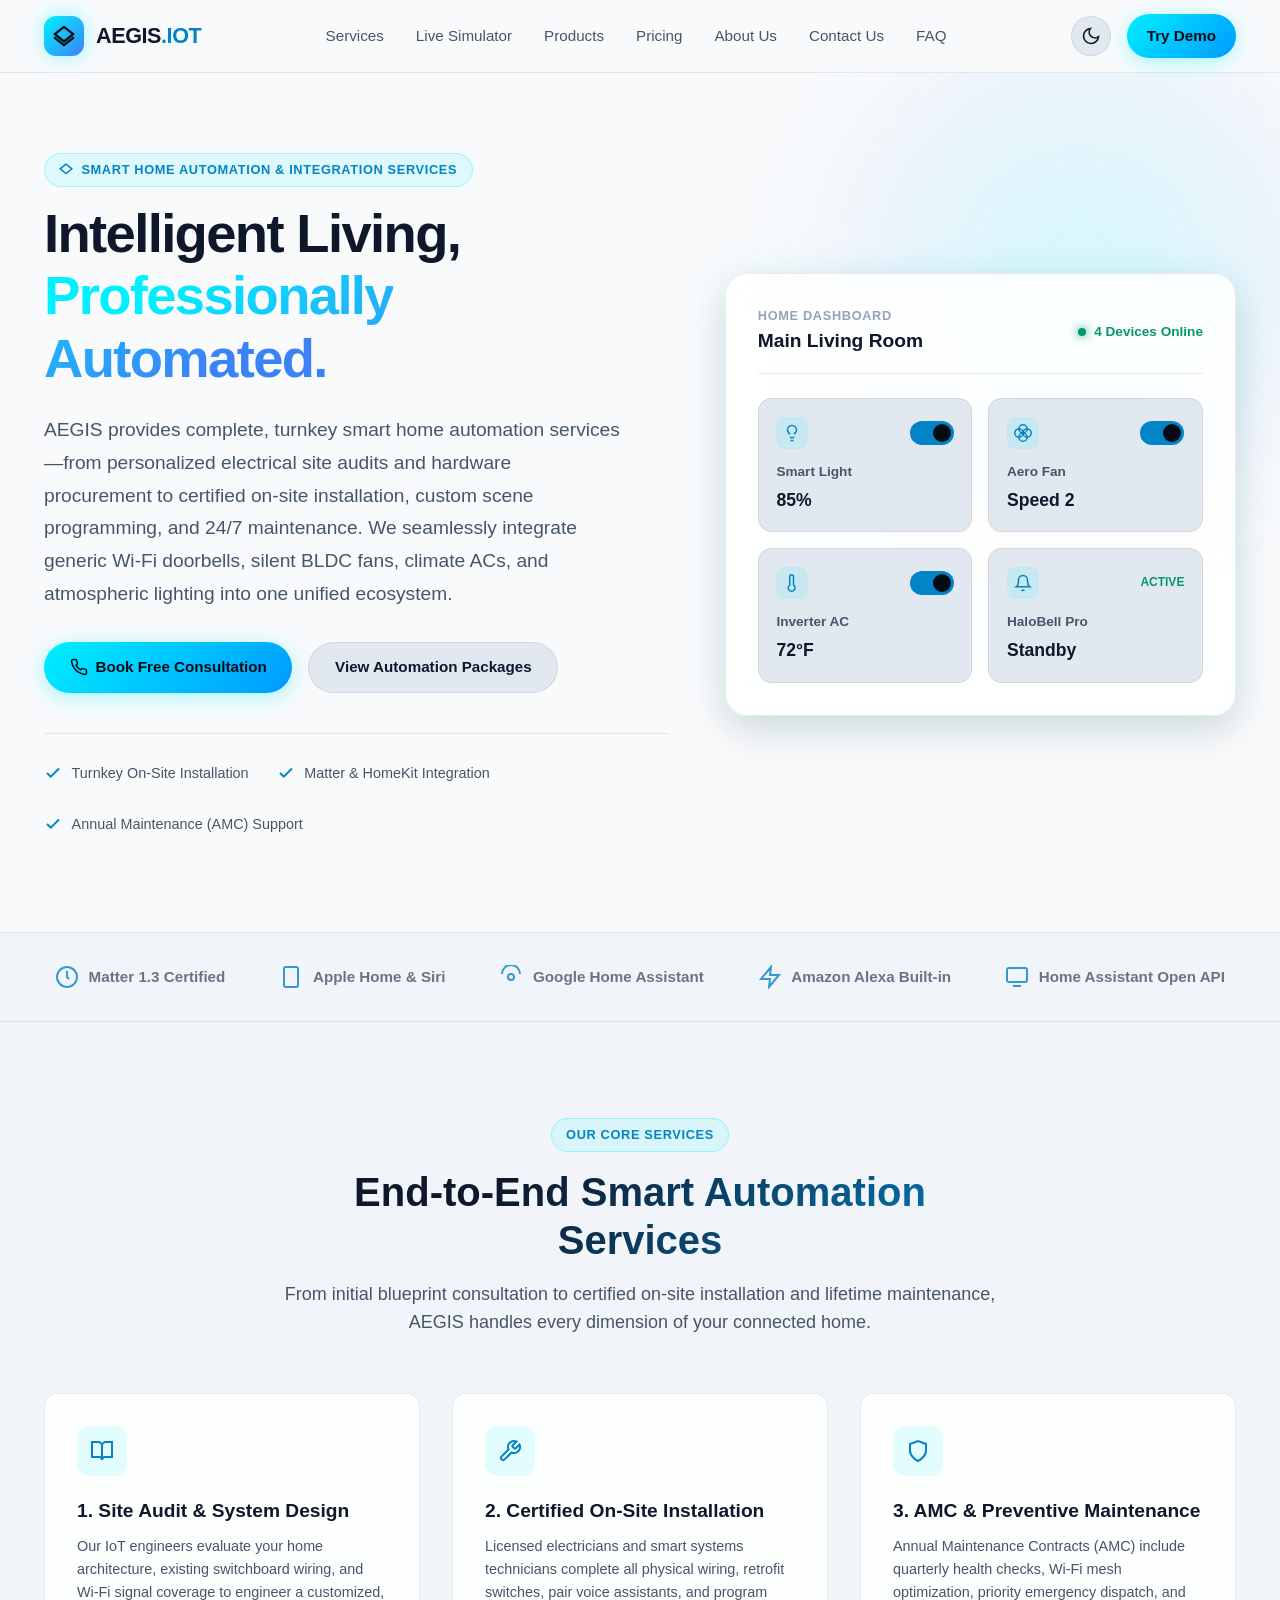
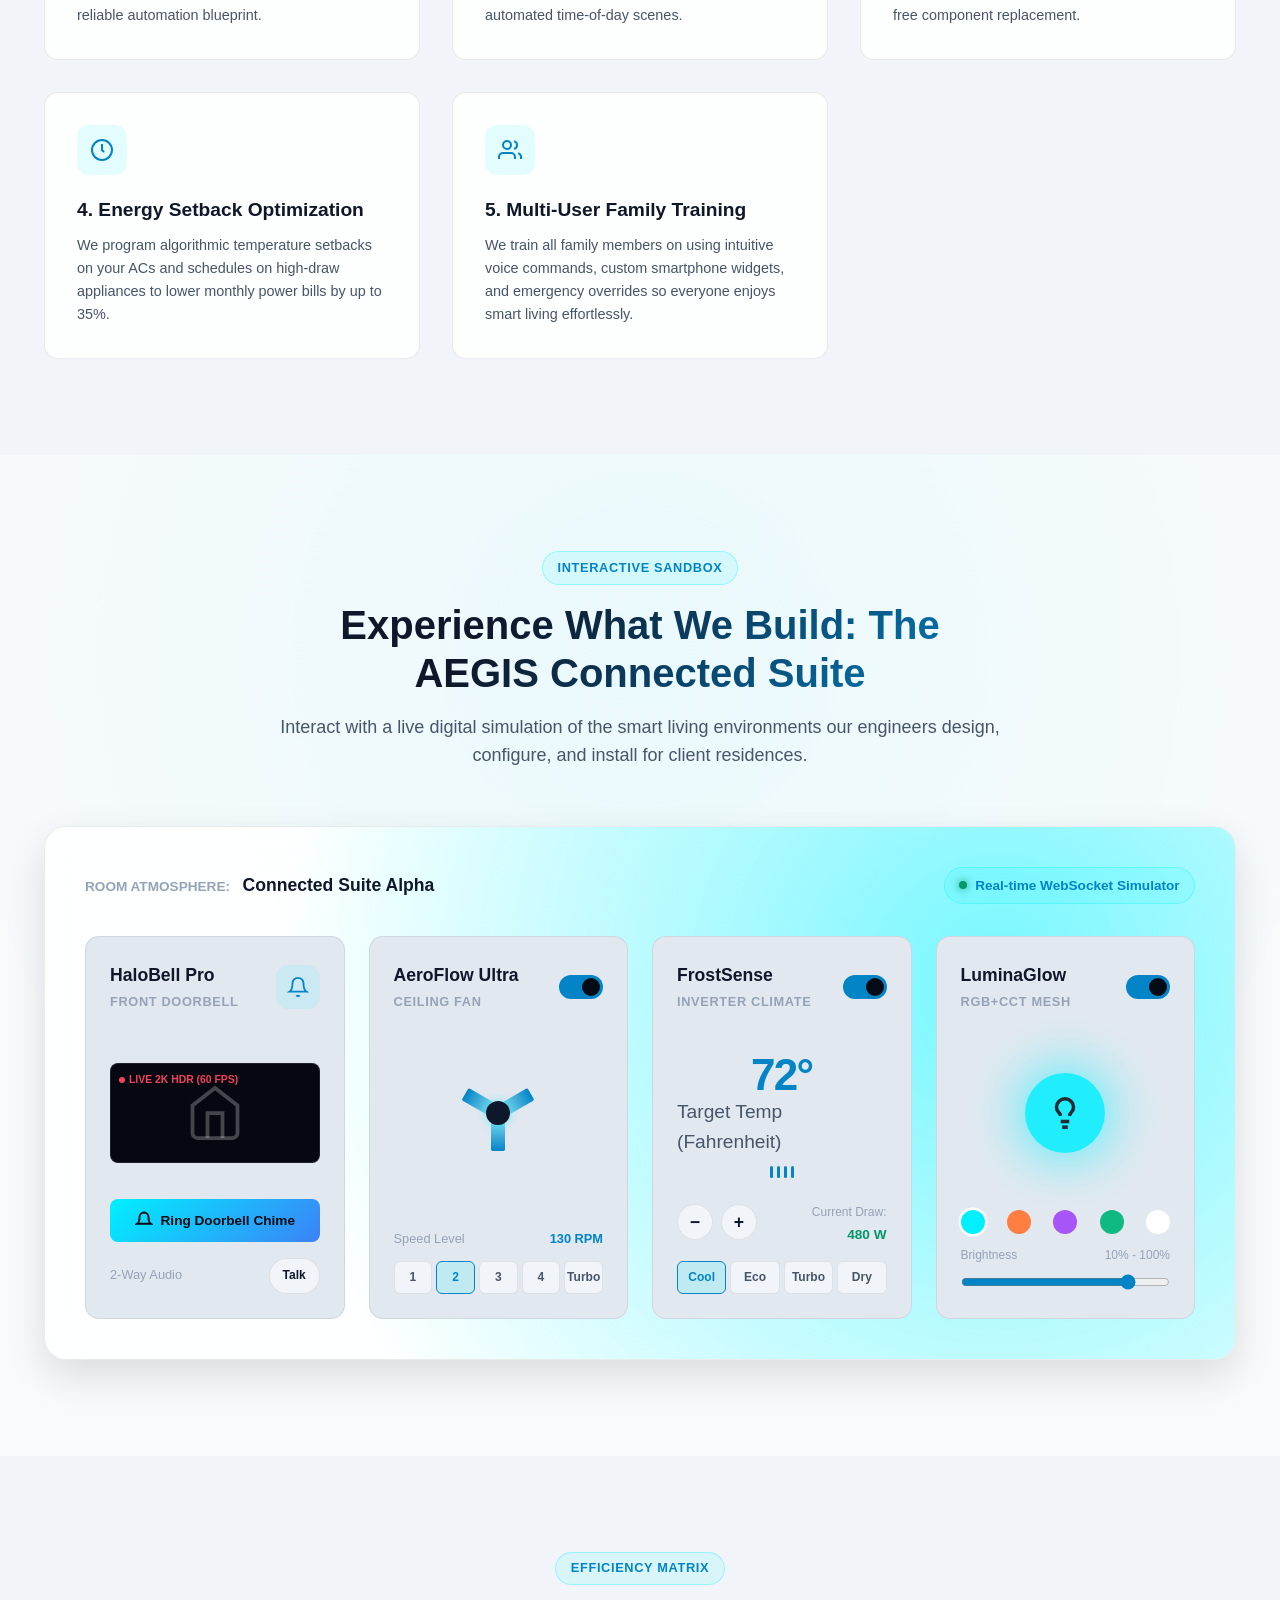
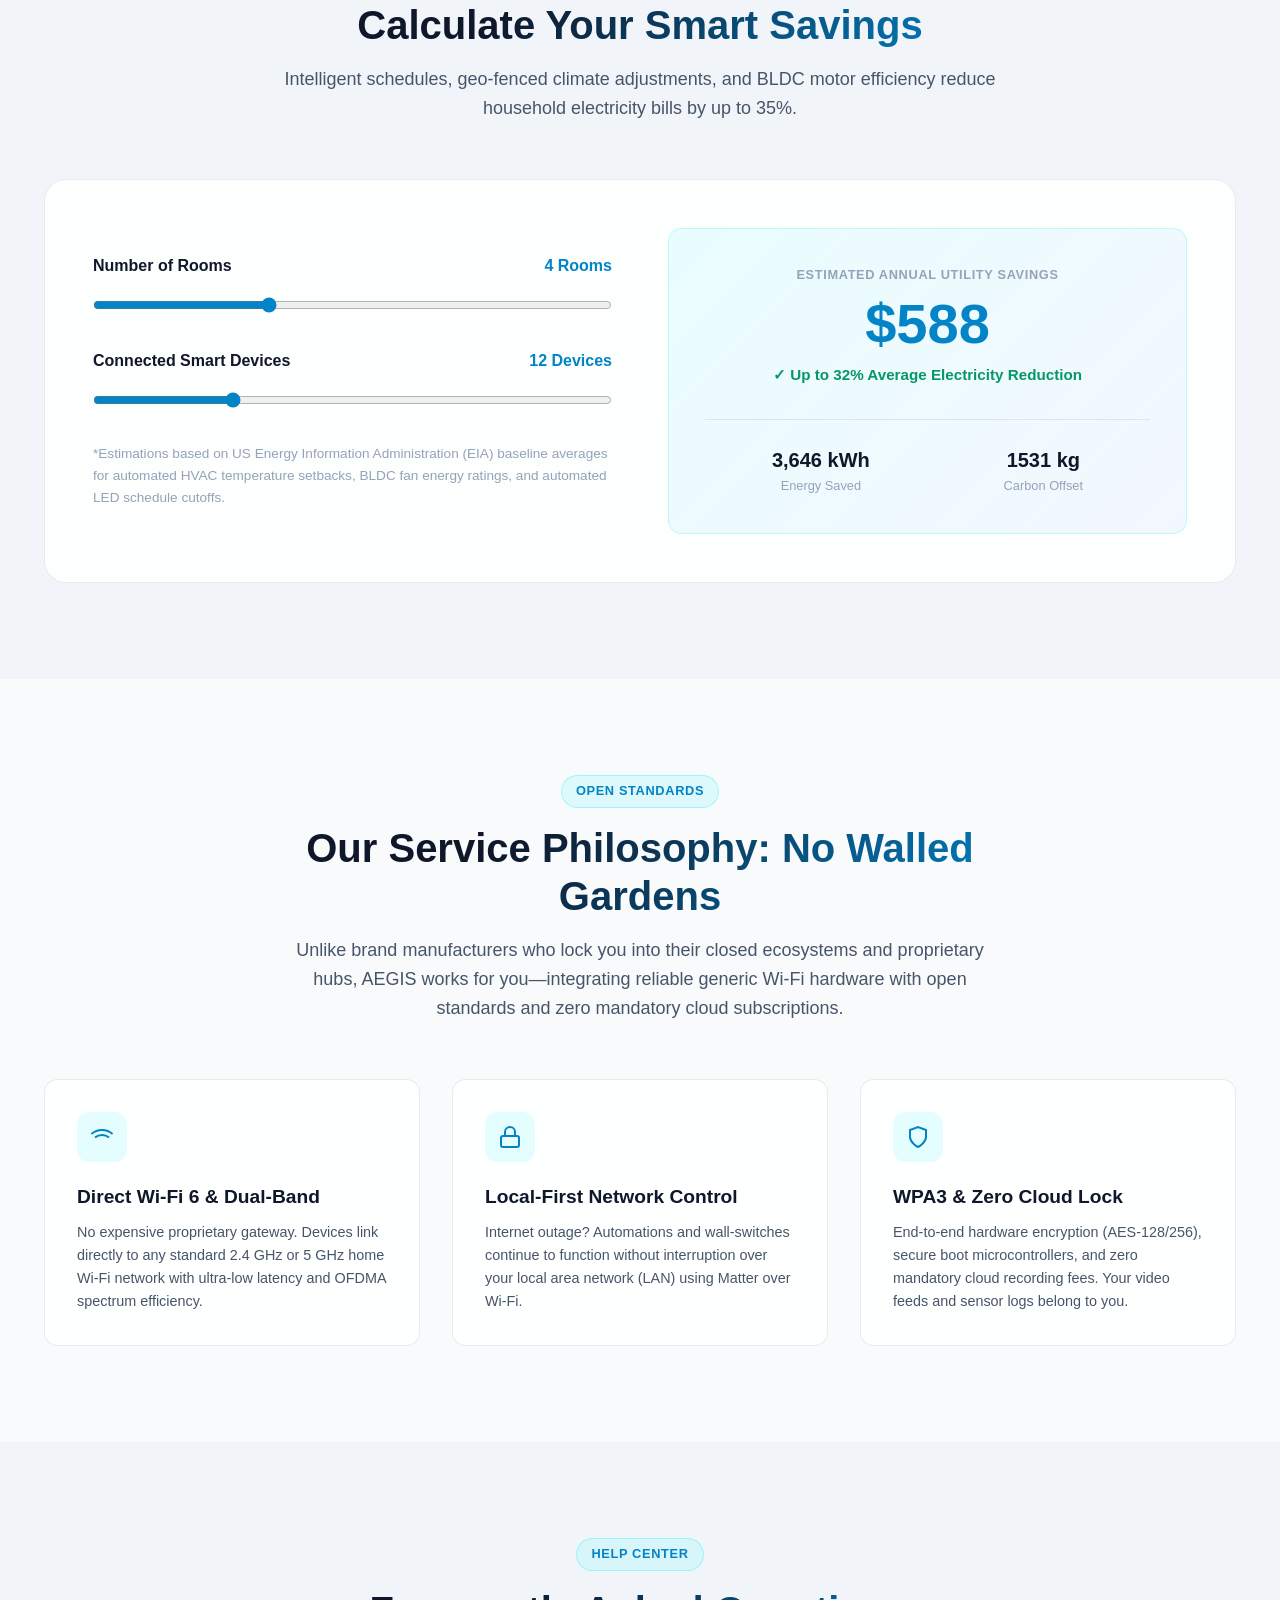
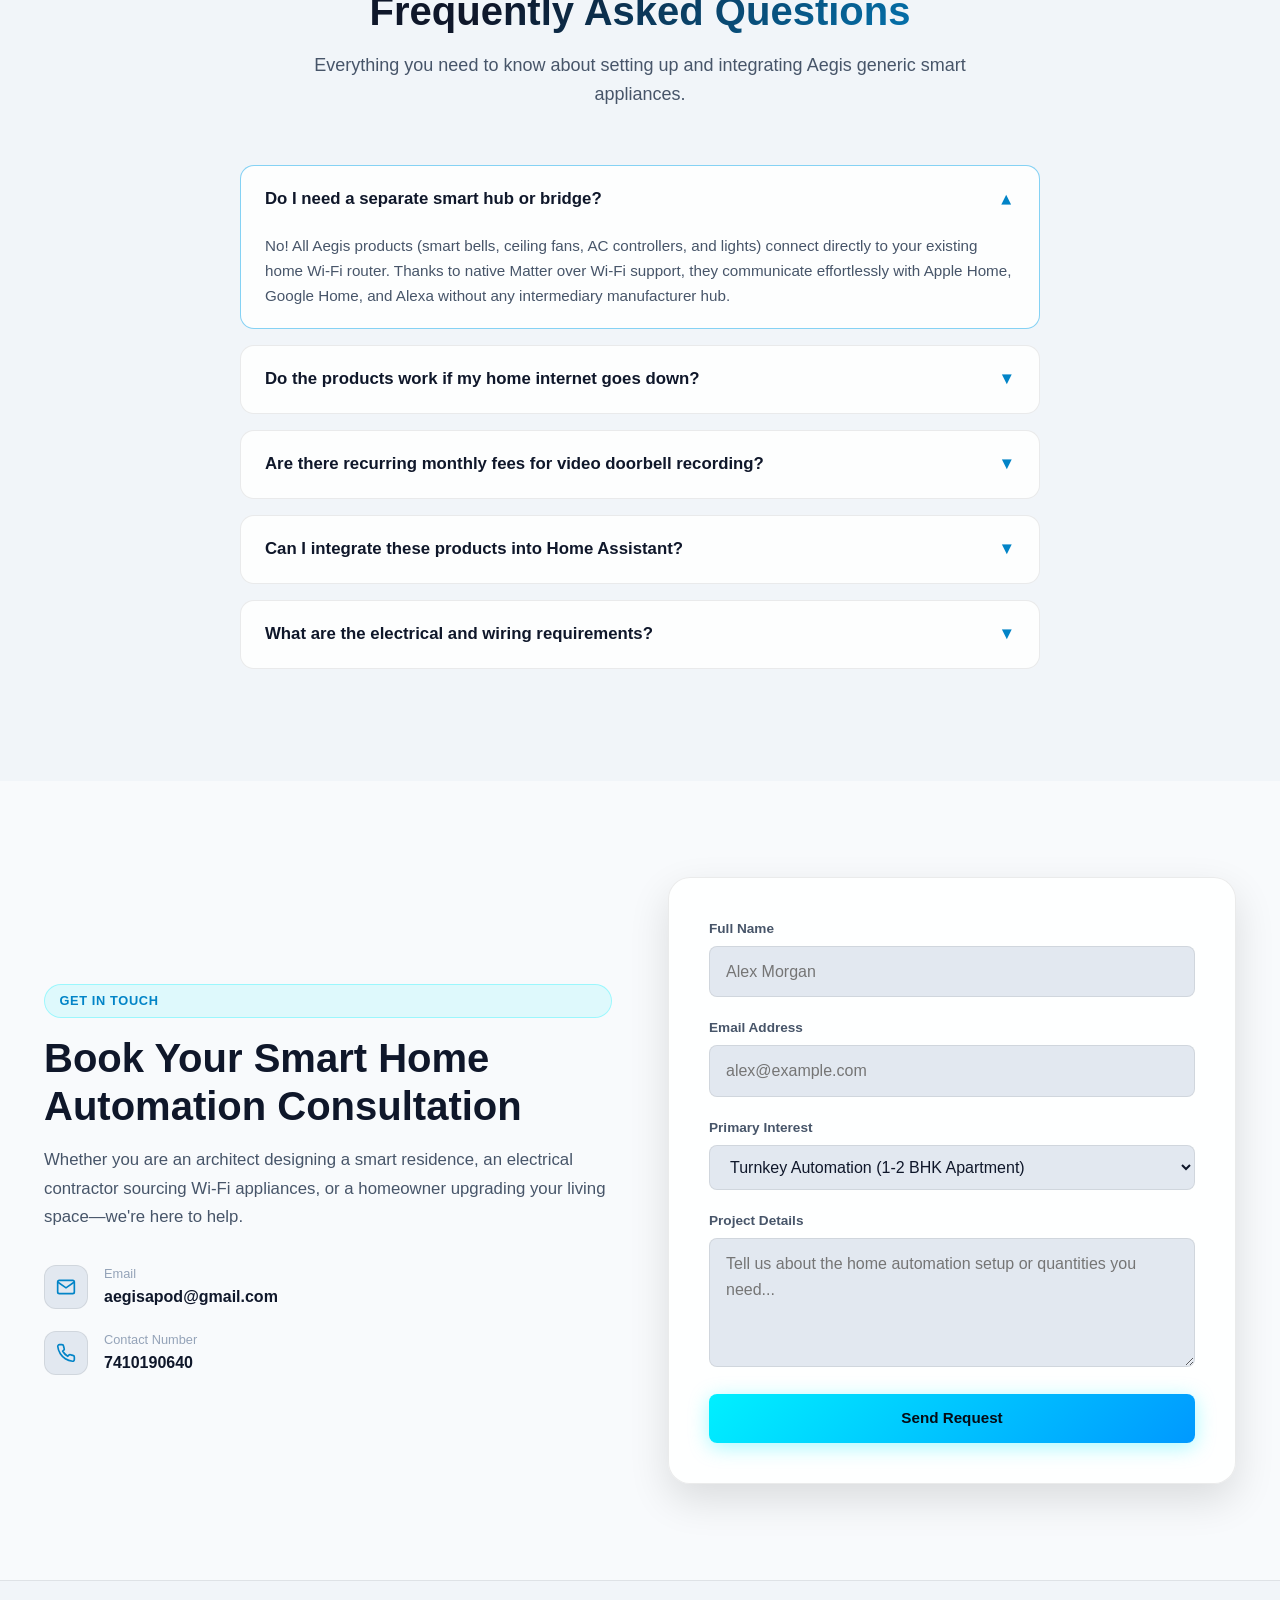
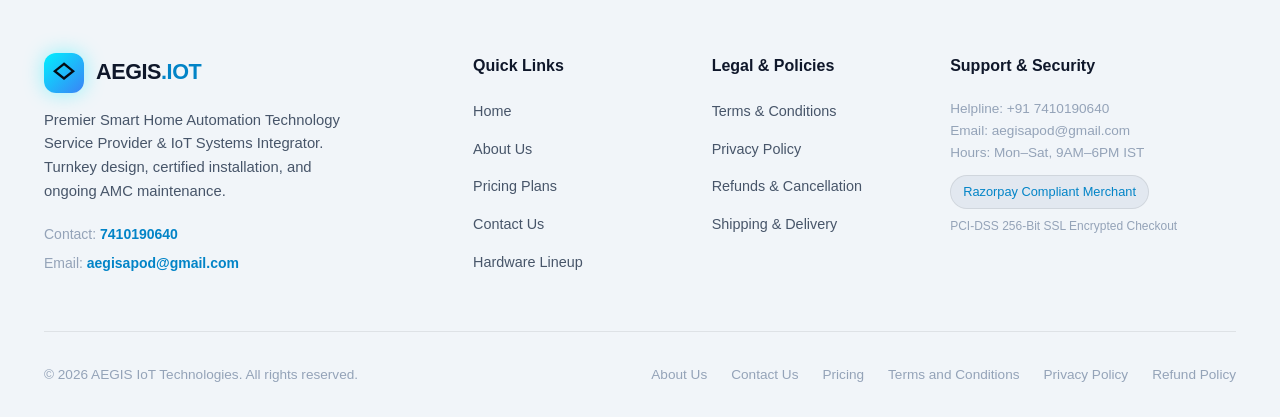
==== commit fc6380ca: "Renumber protocol titles in IoT services section Updated the numbering of protocol titles in the IoT" ====
--- a/index.html
+++ b/index.html
@@ -256,26 +256,14 @@
           </p>
         </div>
 
-        <div class="protocol-card">
-          <div class="protocol-icon-wrap">
-            <svg width="24" height="24" viewBox="0 0 24 24" fill="none" stroke="currentColor" stroke-width="2">
-              <rect x="2" y="7" width="20" height="14" rx="2" ry="2"></rect>
-              <path d="M16 21V5a2 2 0 0 0-2-2h-4a2 2 0 0 0-2 2v16"></path>
-            </svg>
-          </div>
-          <h3 class="protocol-title">2. Generic Hardware Procurement</h3>
-          <p class="protocol-desc">
-            We source, bench-test, and configure generic, bridge-free Wi-Fi hardware (bells, BLDC fans, AC hubs, lighting) that avoids brand lock-in and high markup fees.
-          </p>
-        </div>
-
+       
         <div class="protocol-card">
           <div class="protocol-icon-wrap">
             <svg width="24" height="24" viewBox="0 0 24 24" fill="none" stroke="currentColor" stroke-width="2">
               <path d="M14.7 6.3a1 1 0 0 0 0 1.4l1.6 1.6a1 1 0 0 0 1.4 0l3.77-3.77a6 6 0 0 1-7.94 7.94l-6.91 6.91a2.12 2.12 0 0 1-3-3l6.91-6.91a6 6 0 0 1 7.94-7.94l-3.76 3.76z"></path>
             </svg>
           </div>
-          <h3 class="protocol-title">3. Certified On-Site Installation</h3>
+          <h3 class="protocol-title">2. Certified On-Site Installation</h3>
           <p class="protocol-desc">
             Licensed electricians and smart systems technicians complete all physical wiring, retrofit switches, pair voice assistants, and program automated time-of-day scenes.
           </p>
@@ -287,7 +275,7 @@
               <path d="M12 22s8-4 8-10V5l-8-3-8 3v7c0 6 8 10 8 10z"></path>
             </svg>
           </div>
-          <h3 class="protocol-title">4. AMC & Preventive Maintenance</h3>
+          <h3 class="protocol-title">3. AMC & Preventive Maintenance</h3>
           <p class="protocol-desc">
             Annual Maintenance Contracts (AMC) include quarterly health checks, Wi-Fi mesh optimization, priority emergency dispatch, and free component replacement.
           </p>
@@ -300,7 +288,7 @@
               <polyline points="12 6 12 12 14 14"></polyline>
             </svg>
           </div>
-          <h3 class="protocol-title">5. Energy Setback Optimization</h3>
+          <h3 class="protocol-title">4. Energy Setback Optimization</h3>
           <p class="protocol-desc">
             We program algorithmic temperature setbacks on your ACs and schedules on high-draw appliances to lower monthly power bills by up to 35%.
           </p>
@@ -315,7 +303,7 @@
               <path d="M16 3.13a4 4 0 0 1 0 7.75"></path>
             </svg>
           </div>
-          <h3 class="protocol-title">6. Multi-User Family Training</h3>
+          <h3 class="protocol-title">5. Multi-User Family Training</h3>
           <p class="protocol-desc">
             We train all family members on using intuitive voice commands, custom smartphone widgets, and emergency overrides so everyone enjoys smart living effortlessly.
           </p>
@@ -533,247 +521,6 @@
     </div>
   </section>
 
-  <!-- =========================================================================
-       PRODUCT CATALOG SECTION
-       ========================================================================= -->
-  <section class="section" id="products">
-    <div class="container">
-      <div class="section-title-wrap">
-        <div class="badge-tag">Integrated Technology Portfolio</div>
-        <h2 class="section-title">Hardware We Supply & Integrate</h2>
-        <p class="section-subtitle">
-          Generic, high-performance Wi-Fi appliances and smart modules our technicians supply, install, and service under our turnkey automation packages.
-        </p>
-      </div>
-
-      <!-- Category Filter Pills -->
-      <div class="product-filters">
-        <button class="filter-btn active" data-filter="all">All Products (6)</button>
-        <button class="filter-btn" data-filter="bell">Smart Bells</button>
-        <button class="filter-btn" data-filter="fan">Smart Fans</button>
-        <button class="filter-btn" data-filter="ac">Smart AC & Climate</button>
-        <button class="filter-btn" data-filter="light">Smart Lighting</button>
-      </div>
-
-      <!-- Product Grid -->
-      <div class="product-grid">
-
-        <!-- 1. HaloBell Pro 2K -->
-        <div class="product-card" data-category="bell">
-          <span class="product-badge-corner">Security</span>
-          <div class="product-illustration">
-            <!-- Modern Doorbell SVG -->
-            <svg width="120" height="150" viewBox="0 0 100 140" fill="none" xmlns="http://www.w3.org/2000/svg">
-              <rect x="25" y="10" width="50" height="120" rx="25" fill="#1e293b" stroke="#334155" stroke-width="3"/>
-              <circle cx="50" cy="40" r="14" fill="#0f172a" stroke="#00f0ff" stroke-width="2"/>
-              <circle cx="50" cy="40" r="6" fill="#00f0ff" opacity="0.8"/>
-              <circle cx="50" cy="98" r="16" fill="#0f172a" stroke="#00f0ff" stroke-width="2"/>
-              <path d="M50 92v12M44 98h12" stroke="#00f0ff" stroke-width="2" stroke-linecap="round"/>
-              <circle cx="50" cy="66" r="3" fill="#10b981"/>
-            </svg>
-          </div>
-          <div class="product-meta">
-            <span class="product-category">Smart Video Bell</span>
-            <span class="product-connectivity">● Wi-Fi 6 / 5GHz</span>
-          </div>
-          <h3 class="product-name">Aegis Bell Pro 2K</h3>
-          <p class="product-description">
-            Ultra-wide 160° HDR smart doorbell with AI edge human detection, low-latency 2-way talk, and both cloud & local MicroSD backup.
-          </p>
-          <div class="product-spec-pills">
-            <span class="spec-pill">2K QHD Video</span>
-            <span class="spec-pill">Color Night Vision</span>
-            <span class="spec-pill">IP65 Weatherproof</span>
-          </div>
-          <div class="product-card-footer">
-            <div class="product-price-box">
-              <span class="price-label">MSRP</span>
-              <span class="price-value">₹6,999 <span style="font-size:0.8rem; font-weight:500; color:var(--text-muted);">($89)</span></span>
-            </div>
-            <button class="btn-card-action open-spec-btn" data-product-id="bell-pro">Quick Specs</button>
-          </div>
-        </div>
-
-        <!-- 2. AeroFlow Ultra Ceiling Fan -->
-        <div class="product-card" data-category="fan">
-          <span class="product-badge-corner">Climate</span>
-          <div class="product-illustration">
-            <!-- Ceiling Fan SVG -->
-            <svg width="150" height="150" viewBox="0 0 140 140" fill="none" xmlns="http://www.w3.org/2000/svg">
-              <rect x="66" y="10" width="8" height="35" rx="3" fill="#64748b"/>
-              <circle cx="70" cy="55" r="20" fill="#1e293b" stroke="#00f0ff" stroke-width="2"/>
-              <path d="M70 55 L130 50 C130 50 120 70 70 60 Z" fill="#334155" stroke="#475569"/>
-              <path d="M70 55 L35 110 C35 110 20 95 70 55 Z" fill="#334155" stroke="#475569"/>
-              <path d="M70 55 L40 20 C40 20 60 15 70 55 Z" fill="#334155" stroke="#475569"/>
-              <circle cx="70" cy="55" r="10" fill="#00f0ff" opacity="0.8"/>
-            </svg>
-          </div>
-          <div class="product-meta">
-            <span class="product-category">Smart BLDC Fan</span>
-            <span class="product-connectivity">● Wi-Fi + BLE Mesh</span>
-          </div>
-          <h3 class="product-name">Aegis AeroFlow Ultra</h3>
-          <p class="product-description">
-            52-inch smart ceiling fan featuring a WhisperQuiet™ brushless DC motor, 10-speed nature flow, winter reverse circulation, and dimmable LED.
-          </p>
-          <div class="product-spec-pills">
-            <span class="spec-pill">&lt;22 dB Whisper</span>
-            <span class="spec-pill">75% Less Energy</span>
-            <span class="spec-pill">Matter Compatible</span>
-          </div>
-          <div class="product-card-footer">
-            <div class="product-price-box">
-              <span class="price-label">MSRP</span>
-              <span class="price-value">₹13,999 <span style="font-size:0.8rem; font-weight:500; color:var(--text-muted);">($179)</span></span>
-            </div>
-            <button class="btn-card-action open-spec-btn" data-product-id="fan-aeroflow">Quick Specs</button>
-          </div>
-        </div>
-
-        <!-- 3. FrostSense Inverter AC -->
-        <div class="product-card" data-category="ac">
-          <span class="product-badge-corner">Climate Hub</span>
-          <div class="product-illustration">
-            <!-- AC Unit SVG -->
-            <svg width="160" height="140" viewBox="0 0 160 120" fill="none" xmlns="http://www.w3.org/2000/svg">
-              <rect x="15" y="30" width="130" height="60" rx="8" fill="#1e293b" stroke="#334155" stroke-width="2"/>
-              <rect x="25" y="70" width="110" height="12" rx="4" fill="#0f172a" stroke="#00f0ff" stroke-width="1.5"/>
-              <circle cx="125" cy="50" r="6" fill="#00f0ff" opacity="0.9"/>
-              <text x="35" y="55" fill="#94a3b8" font-size="10" font-family="monospace">ECO INVERTER 72°</text>
-              <line x1="30" y1="95" x2="130" y2="95" stroke="#00f0ff" stroke-dasharray="4 4" opacity="0.6"/>
-            </svg>
-          </div>
-          <div class="product-meta">
-            <span class="product-category">Smart AC Controller</span>
-            <span class="product-connectivity">● Dual-Band Wi-Fi</span>
-          </div>
-          <h3 class="product-name">FrostSense Inverter Hub</h3>
-          <p class="product-description">
-            Micro-climate environmental controller with laser PM2.5 tracking, auto-away geofencing, and AI predictive compressor throttling.
-          </p>
-          <div class="product-spec-pills">
-            <span class="spec-pill">SEER2 24.5</span>
-            <span class="spec-pill">Air Quality Sensor</span>
-            <span class="spec-pill">Dual Inverter</span>
-          </div>
-          <div class="product-card-footer">
-            <div class="product-price-box">
-              <span class="price-label">MSRP</span>
-              <span class="price-value">₹23,499 <span style="font-size:0.8rem; font-weight:500; color:var(--text-muted);">($299)</span></span>
-            </div>
-            <button class="btn-card-action open-spec-btn" data-product-id="ac-frostsense">Quick Specs</button>
-          </div>
-        </div>
-
-        <!-- 4. LuminaGlow RGB+CCT Light -->
-        <div class="product-card" data-category="light">
-          <span class="product-badge-corner">Lighting</span>
-          <div class="product-illustration">
-            <!-- Smart Bulb SVG -->
-            <svg width="130" height="150" viewBox="0 0 100 130" fill="none" xmlns="http://www.w3.org/2000/svg">
-              <circle cx="50" cy="50" r="32" fill="#0f172a" stroke="#00f0ff" stroke-width="2"/>
-              <circle cx="50" cy="50" r="22" fill="#00f0ff" opacity="0.3"/>
-              <path d="M38 78 L62 78 L58 100 L42 100 Z" fill="#334155" stroke="#475569"/>
-              <line x1="42" y1="85" x2="58" y2="85" stroke="#94a3b8" stroke-width="2"/>
-              <line x1="44" y1="92" x2="56" y2="92" stroke="#94a3b8" stroke-width="2"/>
-              <rect x="46" y="100" width="8" height="6" rx="2" fill="#64748b"/>
-            </svg>
-          </div>
-          <div class="product-meta">
-            <span class="product-category">Smart RGB Bulb</span>
-            <span class="product-connectivity">● Wi-Fi + Thread</span>
-          </div>
-          <h3 class="product-name">Aegis LuminaGlow</h3>
-          <p class="product-description">
-            1200 Lumens peak brightness smart bulb with 16M colors, circadian rhythm sync, and real-time audio reactive music visualization.
-          </p>
-          <div class="product-spec-pills">
-            <span class="spec-pill">1200 Lumens</span>
-            <span class="spec-pill">CRI &gt; 93</span>
-            <span class="spec-pill">2200K - 6500K</span>
-          </div>
-          <div class="product-card-footer">
-            <div class="product-price-box">
-              <span class="price-label">MSRP</span>
-              <span class="price-value">₹1,899 <span style="font-size:0.8rem; font-weight:500; color:var(--text-muted);">($24)</span></span>
-            </div>
-            <button class="btn-card-action open-spec-btn" data-product-id="light-lumina">Quick Specs</button>
-          </div>
-        </div>
-
-        <!-- 5. BreezeTower Pro -->
-        <div class="product-card" data-category="fan">
-          <span class="product-badge-corner">Air Quality</span>
-          <div class="product-illustration">
-            <!-- Bladeless Tower SVG -->
-            <svg width="110" height="150" viewBox="0 0 80 140" fill="none" xmlns="http://www.w3.org/2000/svg">
-              <rect x="25" y="10" width="30" height="90" rx="15" fill="#1e293b" stroke="#334155" stroke-width="2"/>
-              <rect x="33" y="20" width="14" height="70" rx="7" fill="#0f172a" stroke="#00f0ff" stroke-width="1.5"/>
-              <circle cx="40" cy="115" r="18" fill="#1e293b" stroke="#00f0ff" stroke-width="2"/>
-              <circle cx="40" cy="115" r="4" fill="#10b981"/>
-            </svg>
-          </div>
-          <div class="product-meta">
-            <span class="product-category">Bladeless Fan & Purifier</span>
-            <span class="product-connectivity">● 2.4GHz Wi-Fi</span>
-          </div>
-          <h3 class="product-name">BreezeTower Pro</h3>
-          <p class="product-description">
-            Bladeless smart tower fan with integrated HEPA H13 filtration, 120° oscillating air multiplier, and ultra-quiet sleep algorithm.
-          </p>
-          <div class="product-spec-pills">
-            <span class="spec-pill">HEPA H13 Filter</span>
-            <span class="spec-pill">120° Wide Sweep</span>
-            <span class="spec-pill">Bladeless Safety</span>
-          </div>
-          <div class="product-card-footer">
-            <div class="product-price-box">
-              <span class="price-label">MSRP</span>
-              <span class="price-value">₹11,499 <span style="font-size:0.8rem; font-weight:500; color:var(--text-muted);">($149)</span></span>
-            </div>
-            <button class="btn-card-action open-spec-btn" data-product-id="fan-tower">Quick Specs</button>
-          </div>
-        </div>
-
-        <!-- 6. ChimeLink Multi-Room Hub -->
-        <div class="product-card" data-category="bell">
-          <span class="product-badge-corner">Accessory</span>
-          <div class="product-illustration">
-            <!-- Chime Plug SVG -->
-            <svg width="120" height="150" viewBox="0 0 100 120" fill="none" xmlns="http://www.w3.org/2000/svg">
-              <rect x="20" y="20" width="60" height="70" rx="12" fill="#1e293b" stroke="#334155" stroke-width="2"/>
-              <circle cx="50" cy="50" r="18" fill="#0f172a" stroke="#00f0ff" stroke-width="2"/>
-              <path d="M42 50 C42 45 58 45 58 50 C58 55 42 55 42 60" stroke="#00f0ff" stroke-width="2" stroke-linecap="round"/>
-              <circle cx="50" cy="74" r="3" fill="#10b981"/>
-              <rect x="35" y="90" width="6" height="14" fill="#94a3b8"/>
-              <rect x="59" y="90" width="6" height="14" fill="#94a3b8"/>
-            </svg>
-          </div>
-          <div class="product-meta">
-            <span class="product-category">Wireless Chime Extender</span>
-            <span class="product-connectivity">● Wi-Fi + 433MHz RF</span>
-          </div>
-          <h3 class="product-name">Aegis ChimeLink</h3>
-          <p class="product-description">
-            Plug-in multi-room doorbell speaker with 32 polyphonic tones, 105 dB adjustable volume, and silent LED ring flash for quiet hours.
-          </p>
-          <div class="product-spec-pills">
-            <span class="spec-pill">32 Chimes</span>
-            <span class="spec-pill">105 dB Volume</span>
-            <span class="spec-pill">Pass-Through AC</span>
-          </div>
-          <div class="product-card-footer">
-            <div class="product-price-box">
-              <span class="price-label">MSRP</span>
-              <span class="price-value">₹2,999 <span style="font-size:0.8rem; font-weight:500; color:var(--text-muted);">($39)</span></span>
-            </div>
-            <button class="btn-card-action open-spec-btn" data-product-id="hub-chimelink">Quick Specs</button>
-          </div>
-        </div>
-
-      </div>
-    </div>
-  </section>
 
   <!-- =========================================================================
        INTERACTIVE ENERGY SAVINGS CALCULATOR
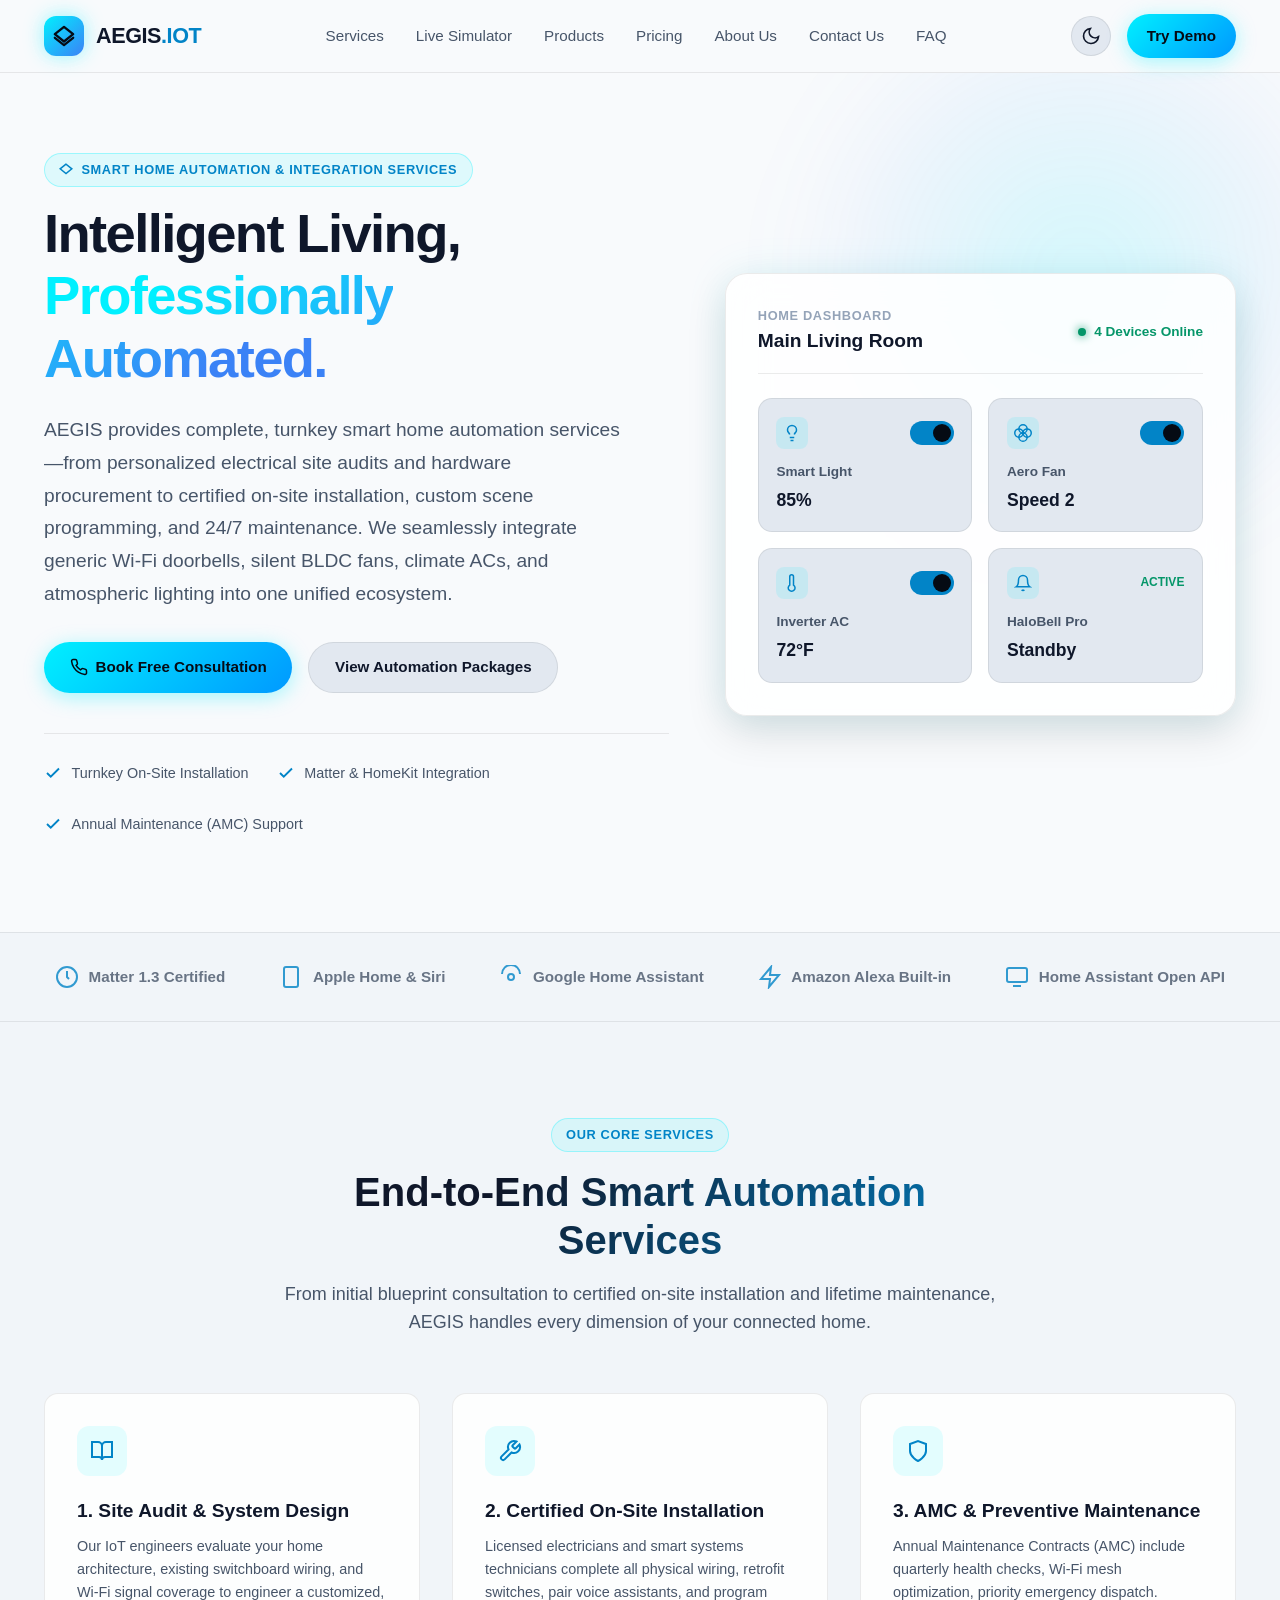
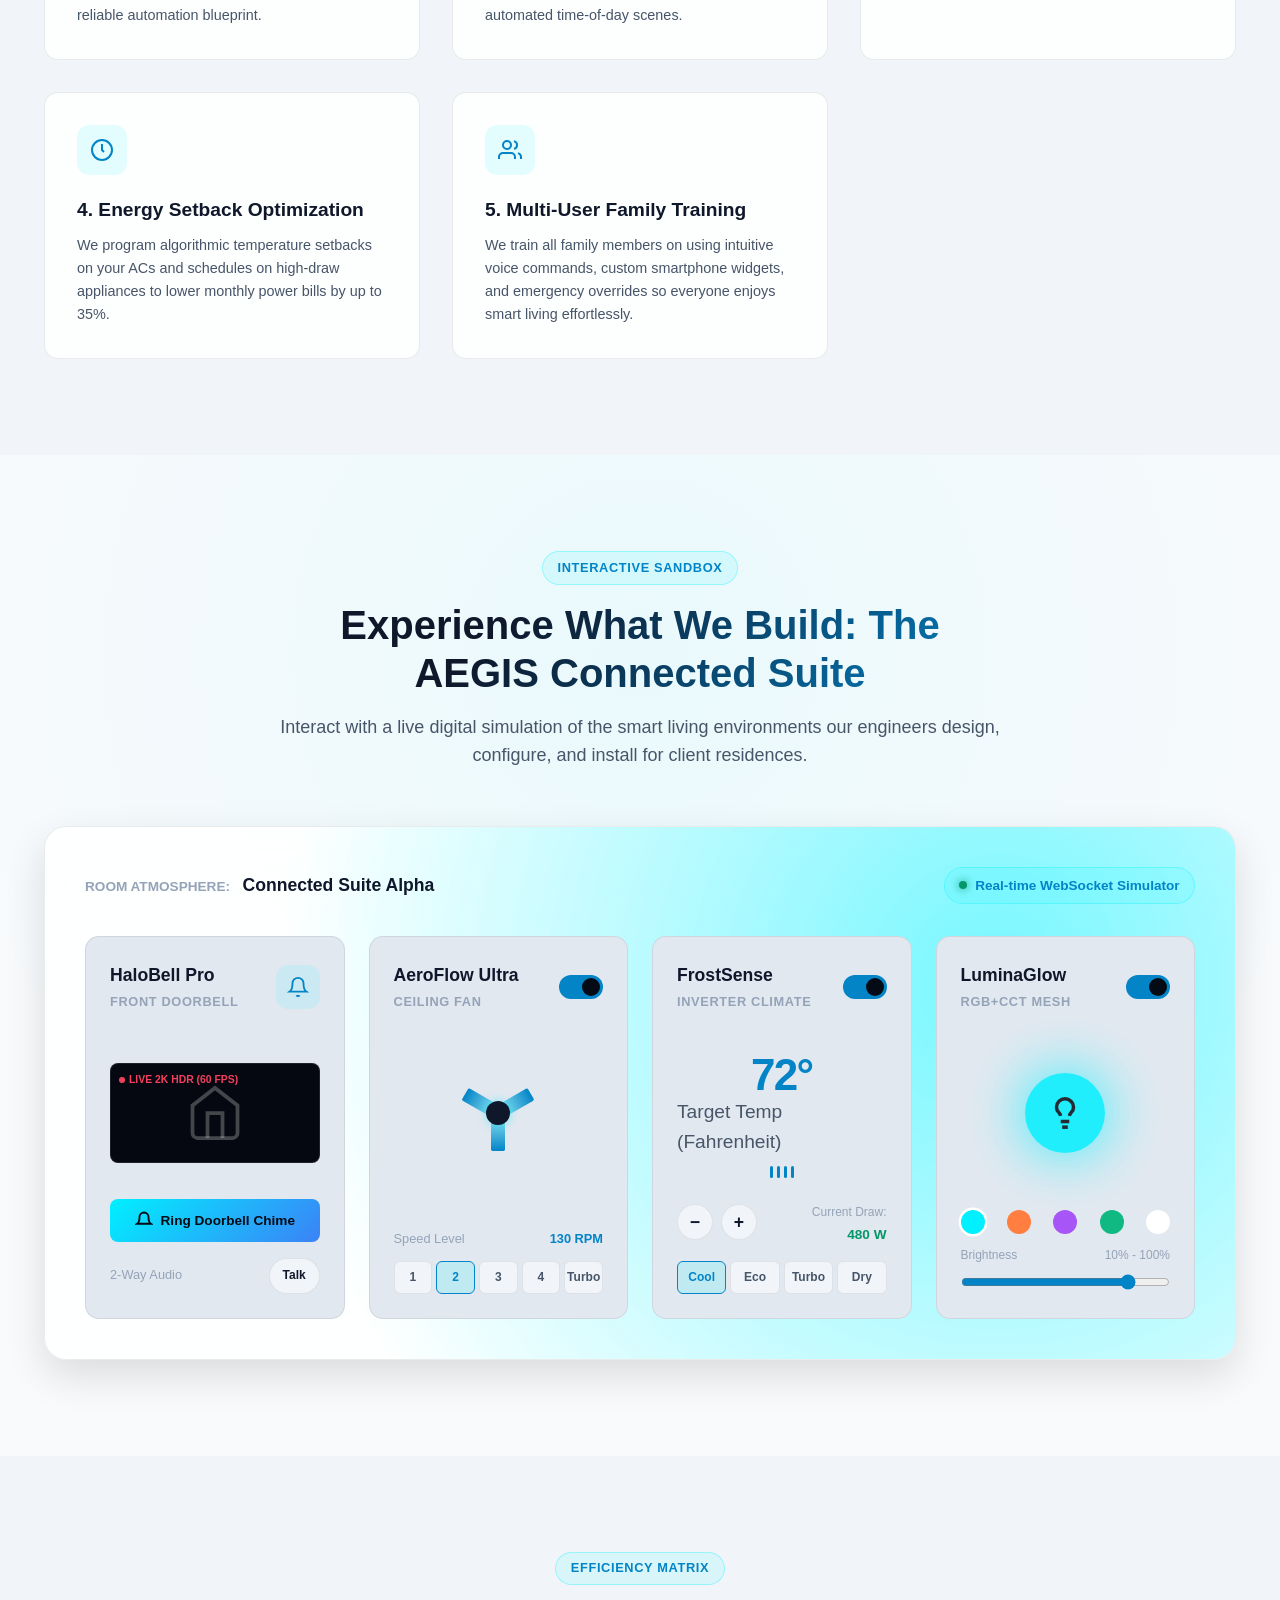
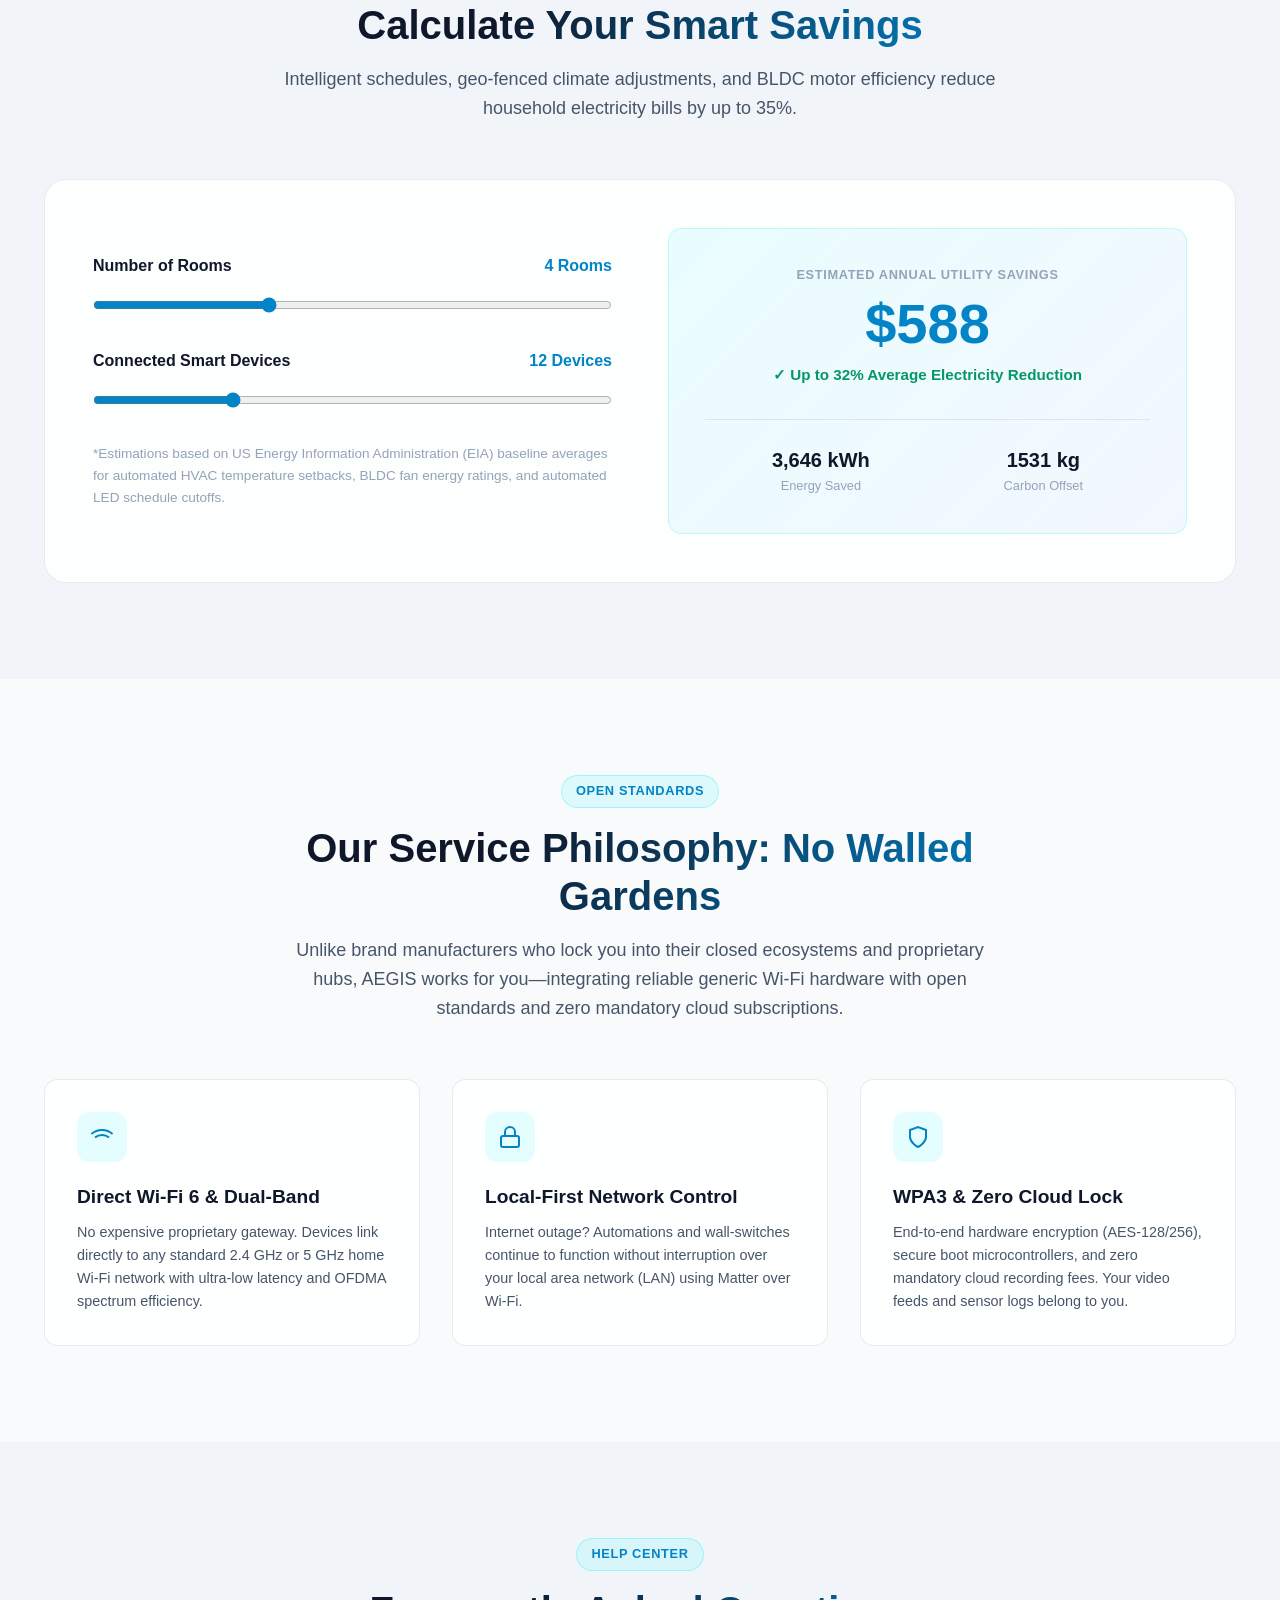
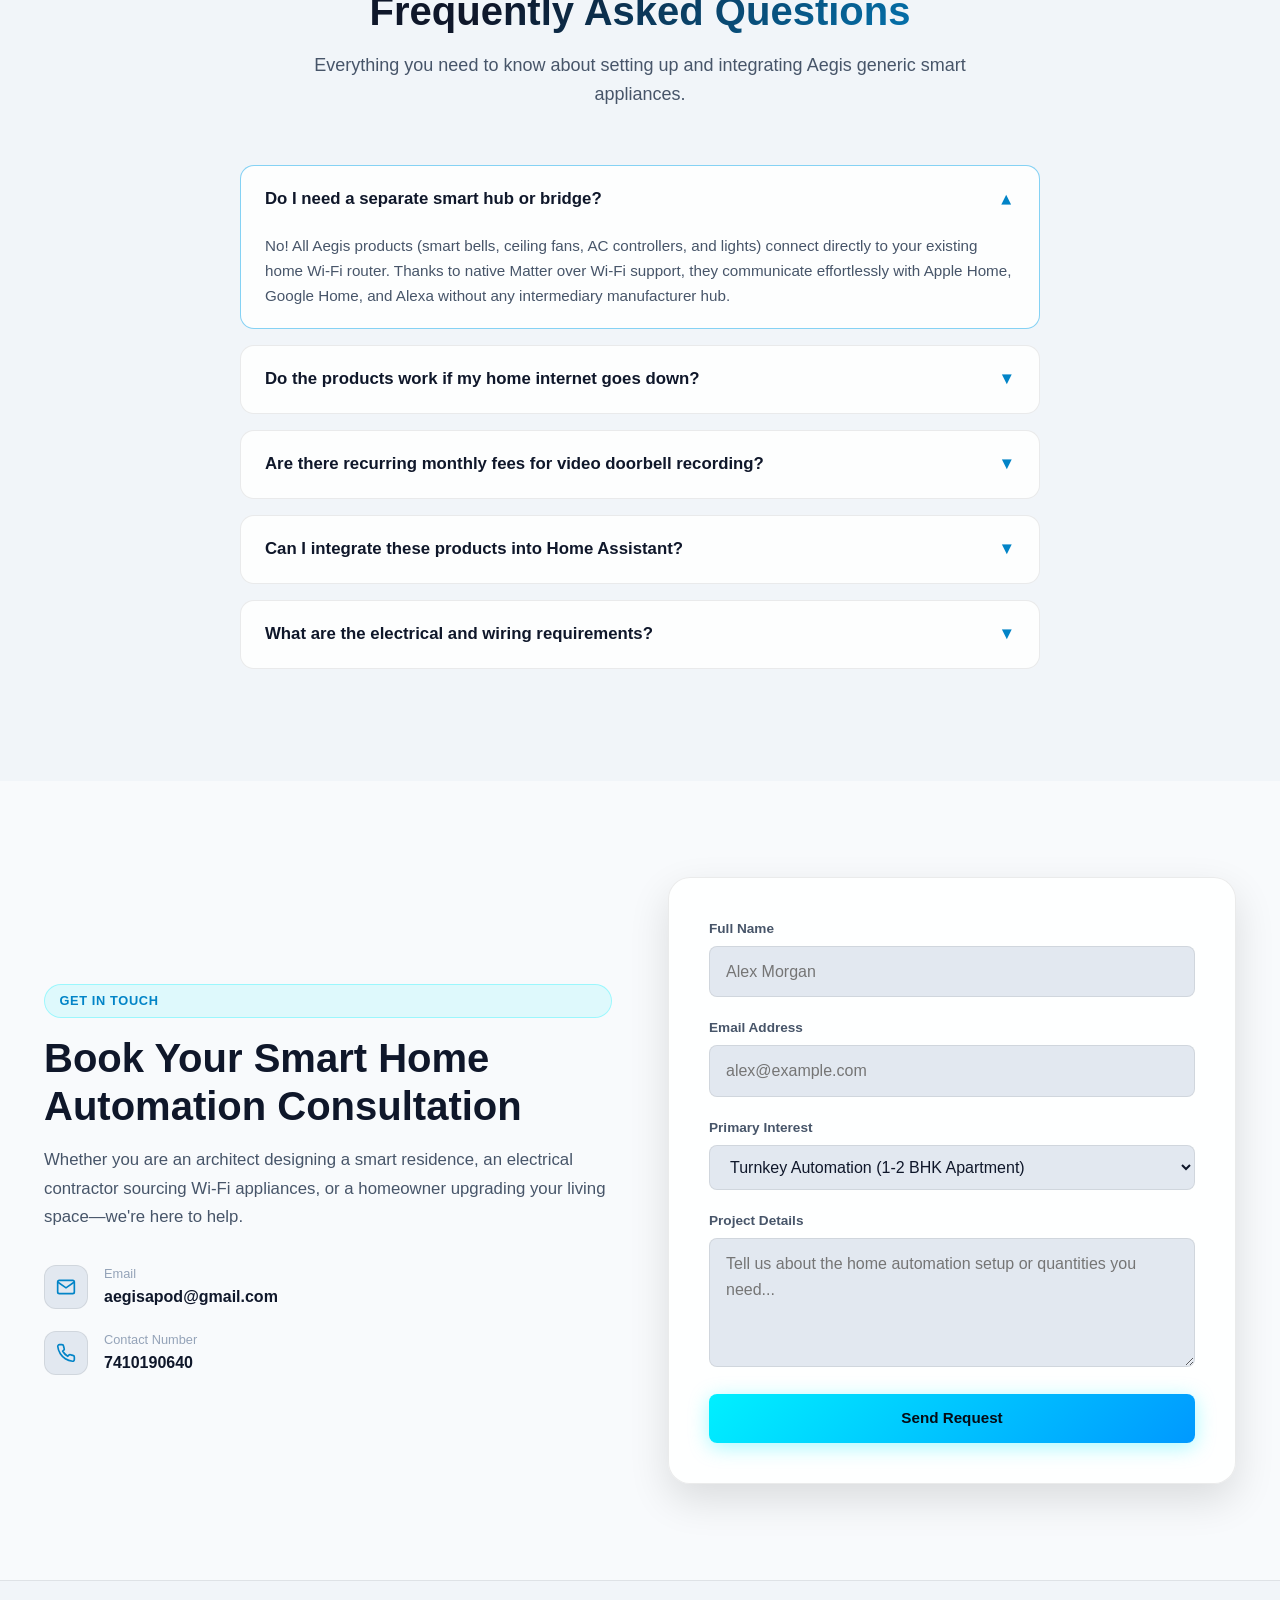
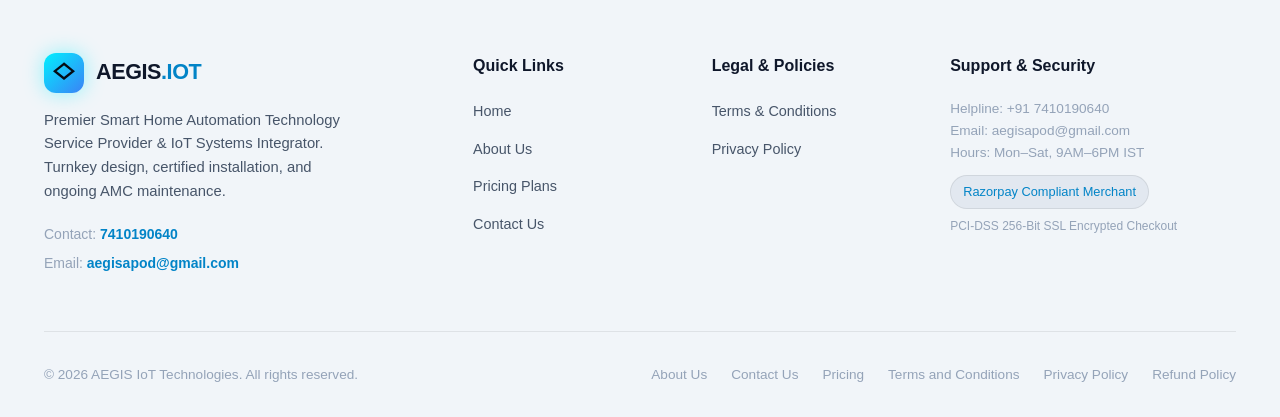
==== commit 99f2fab0: "Update footer by removing refund and shipping links Removed shipping and refund policy links from th" ====
--- a/index.html
+++ b/index.html
@@ -277,7 +277,7 @@
           </div>
           <h3 class="protocol-title">3. AMC & Preventive Maintenance</h3>
           <p class="protocol-desc">
-            Annual Maintenance Contracts (AMC) include quarterly health checks, Wi-Fi mesh optimization, priority emergency dispatch, and free component replacement.
+            Annual Maintenance Contracts (AMC) include quarterly health checks, Wi-Fi mesh optimization, priority emergency dispatch.
           </p>
         </div>
 
@@ -830,7 +830,6 @@
             <li><a href="about.html">About Us</a></li>
             <li><a href="pricing.html">Pricing Plans</a></li>
             <li><a href="contact.html">Contact Us</a></li>
-            <li><a href="#products">Hardware Lineup</a></li>
           </ul>
         </div>
 
@@ -839,8 +838,6 @@
           <ul class="footer-links">
             <li><a href="terms.html">Terms & Conditions</a></li>
             <li><a href="privacy.html">Privacy Policy</a></li>
-            <li><a href="refund-policy.html">Refunds & Cancellation</a></li>
-            <li><a href="refund-policy.html#shipping">Shipping & Delivery</a></li>
           </ul>
         </div>
 
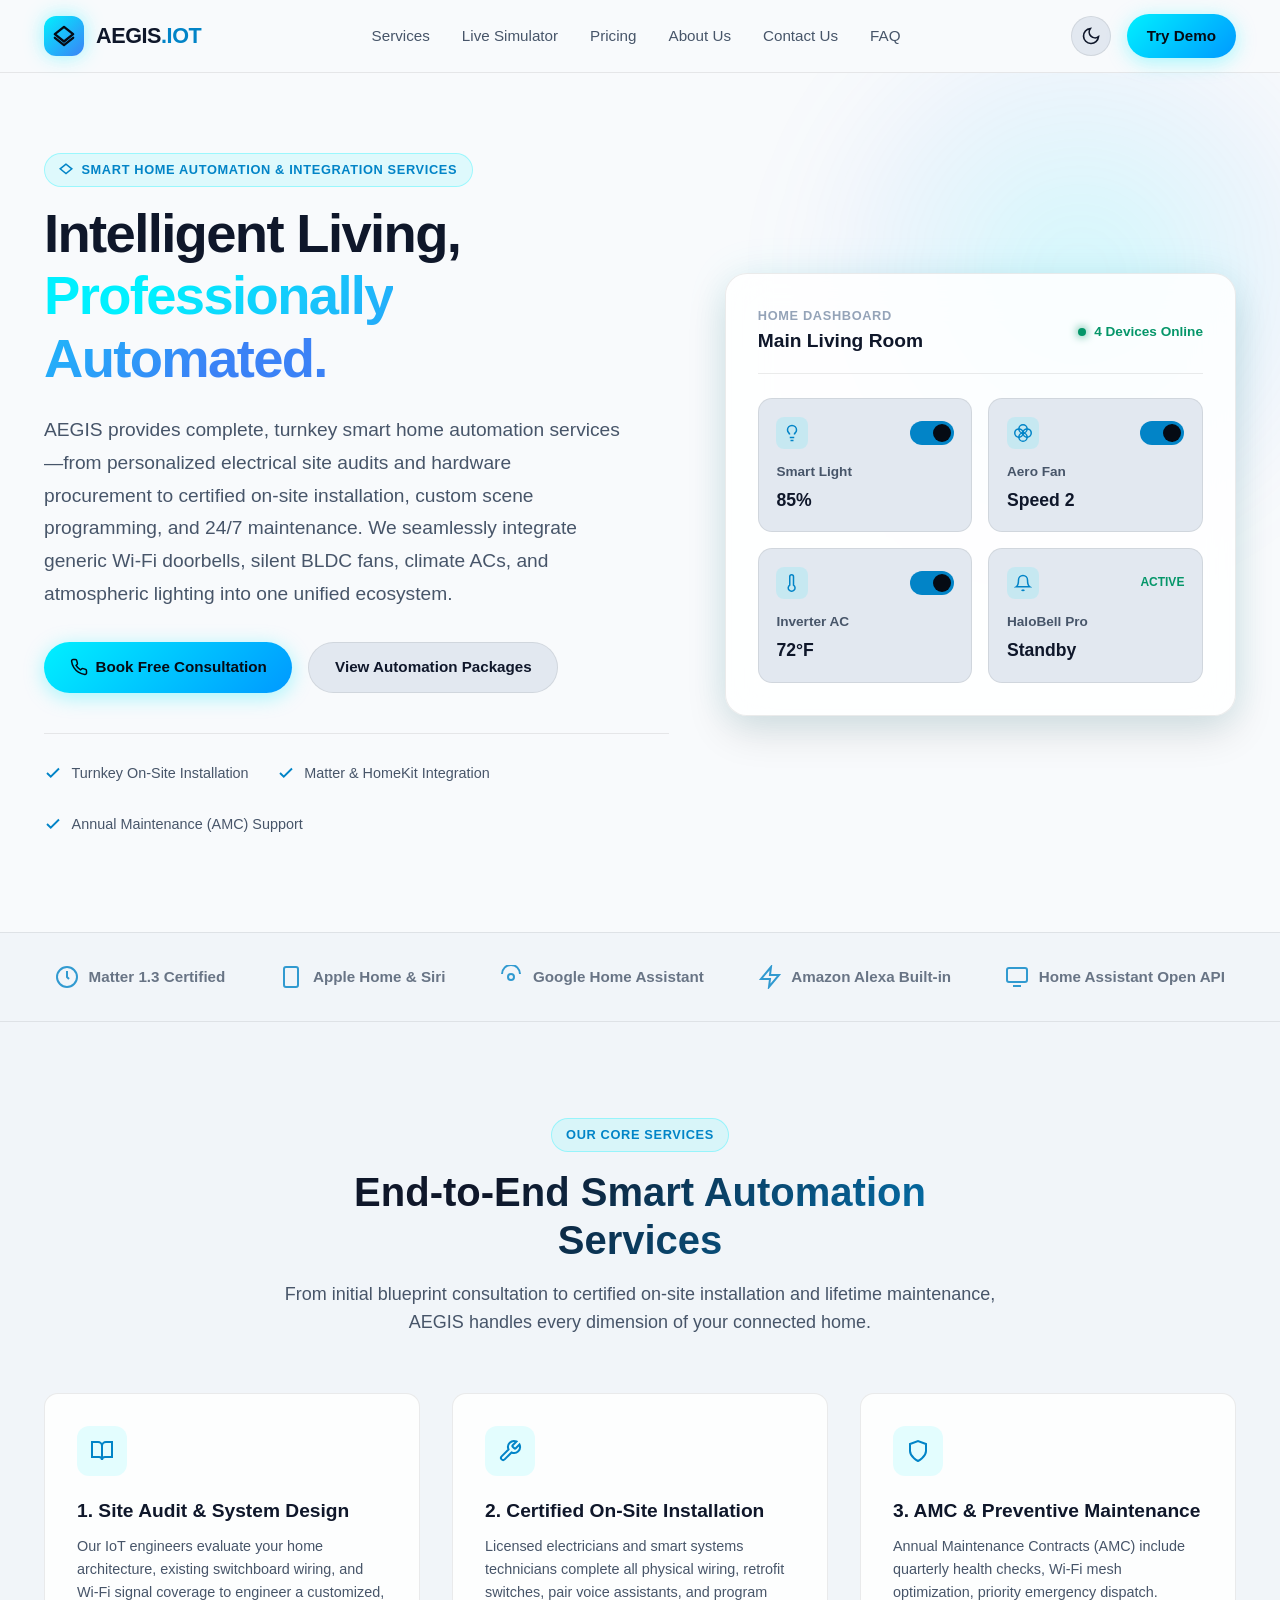
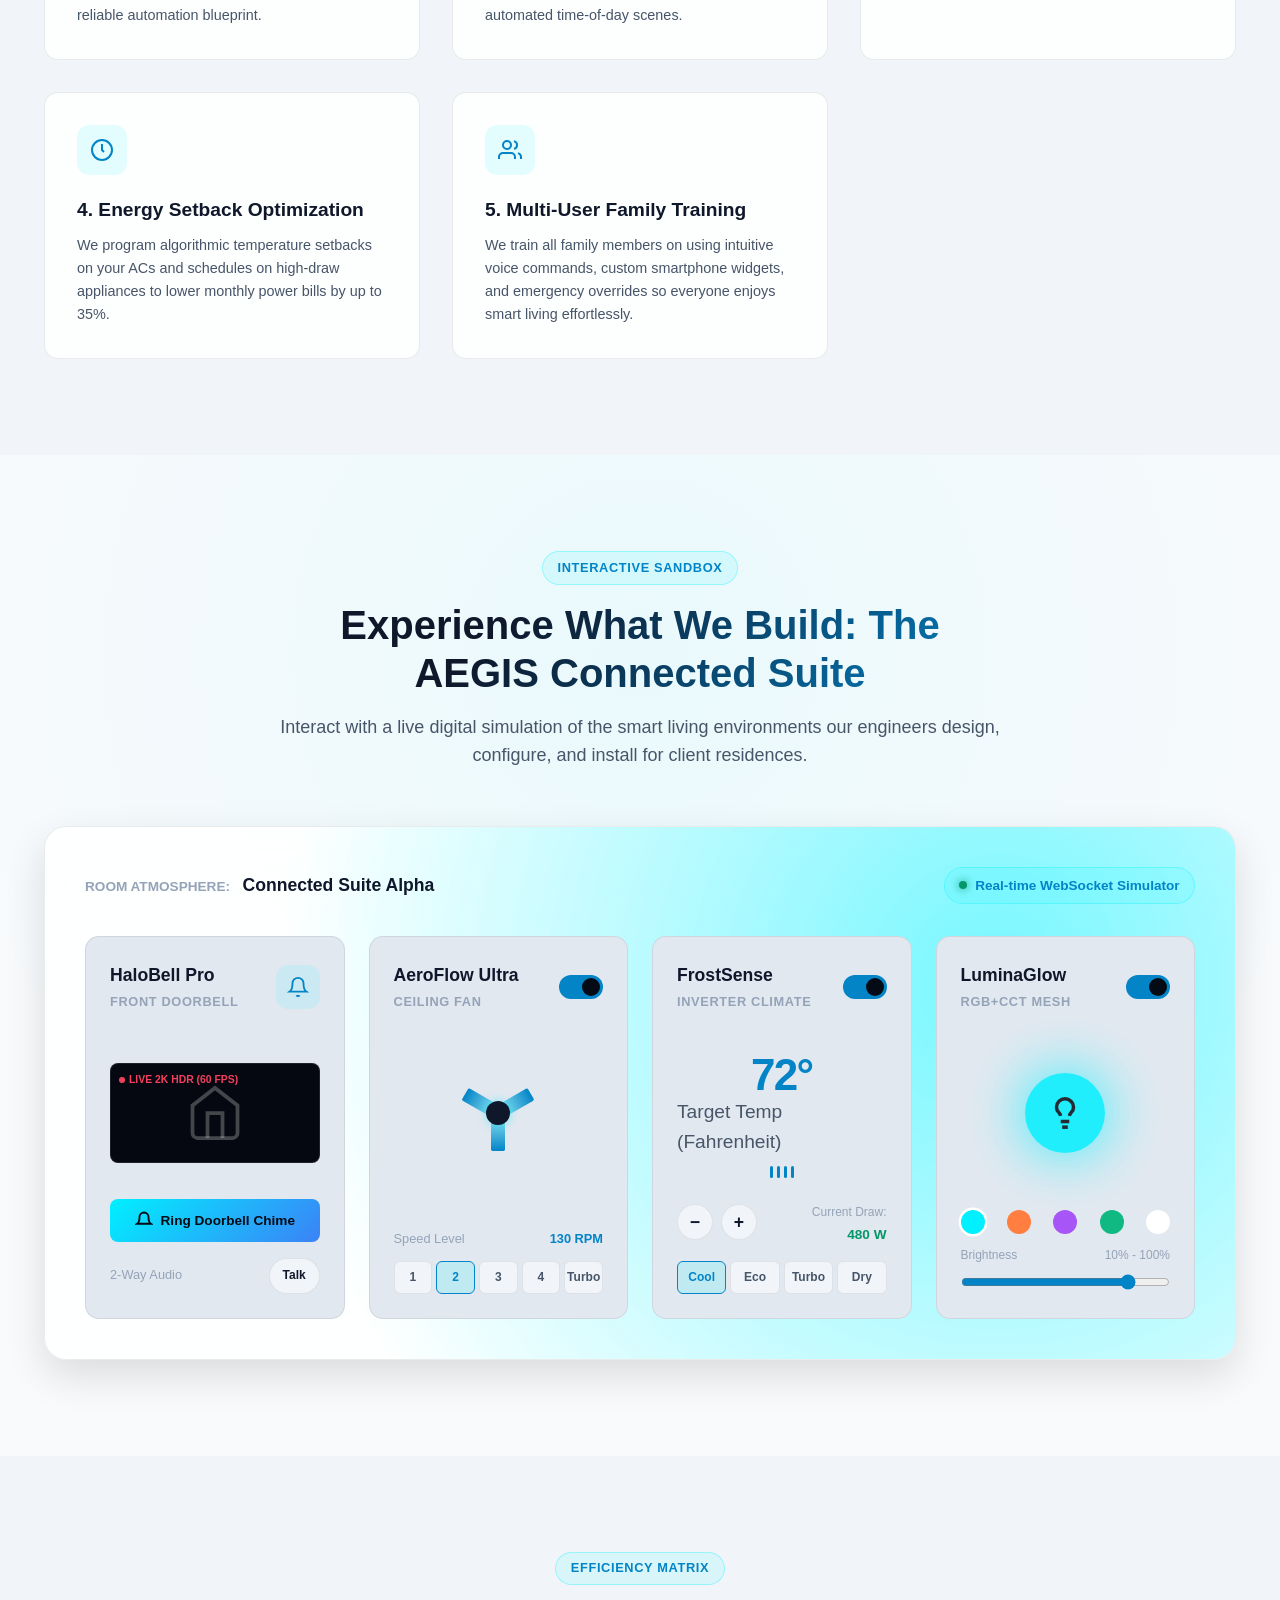
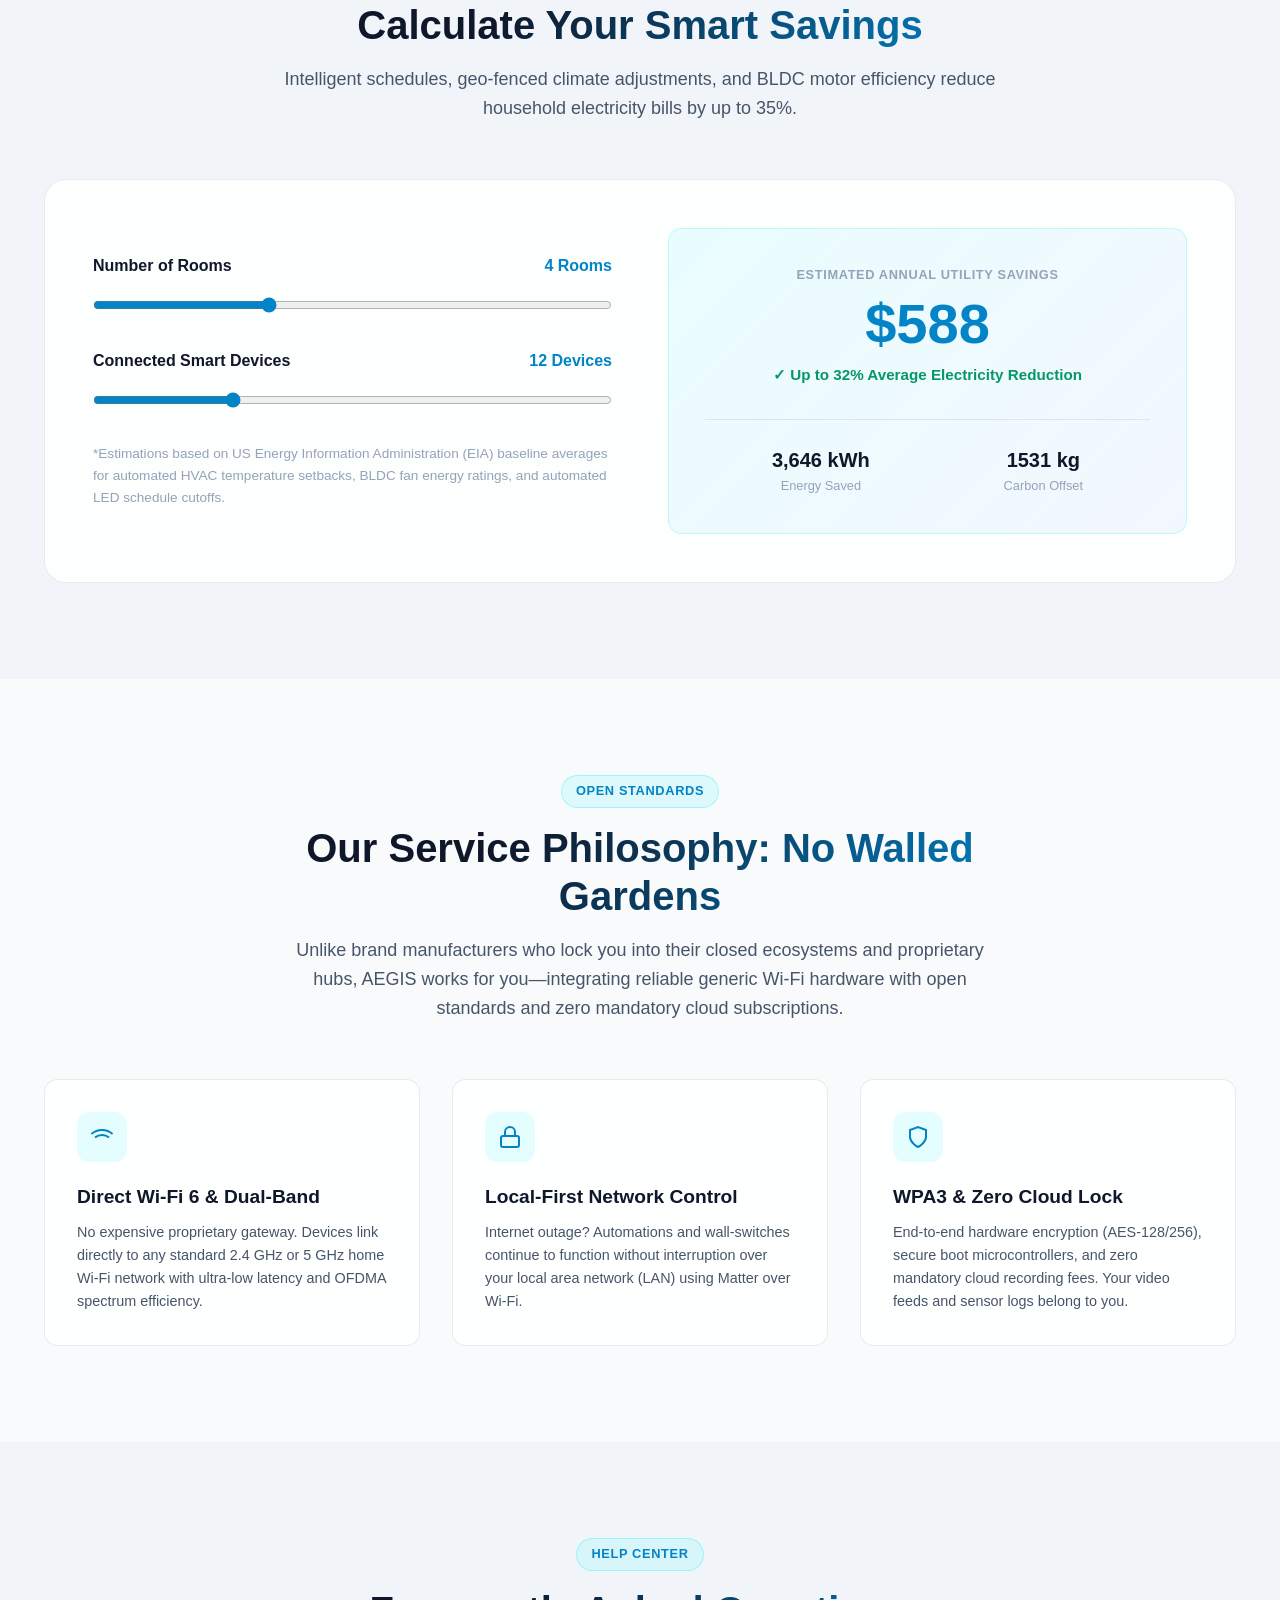
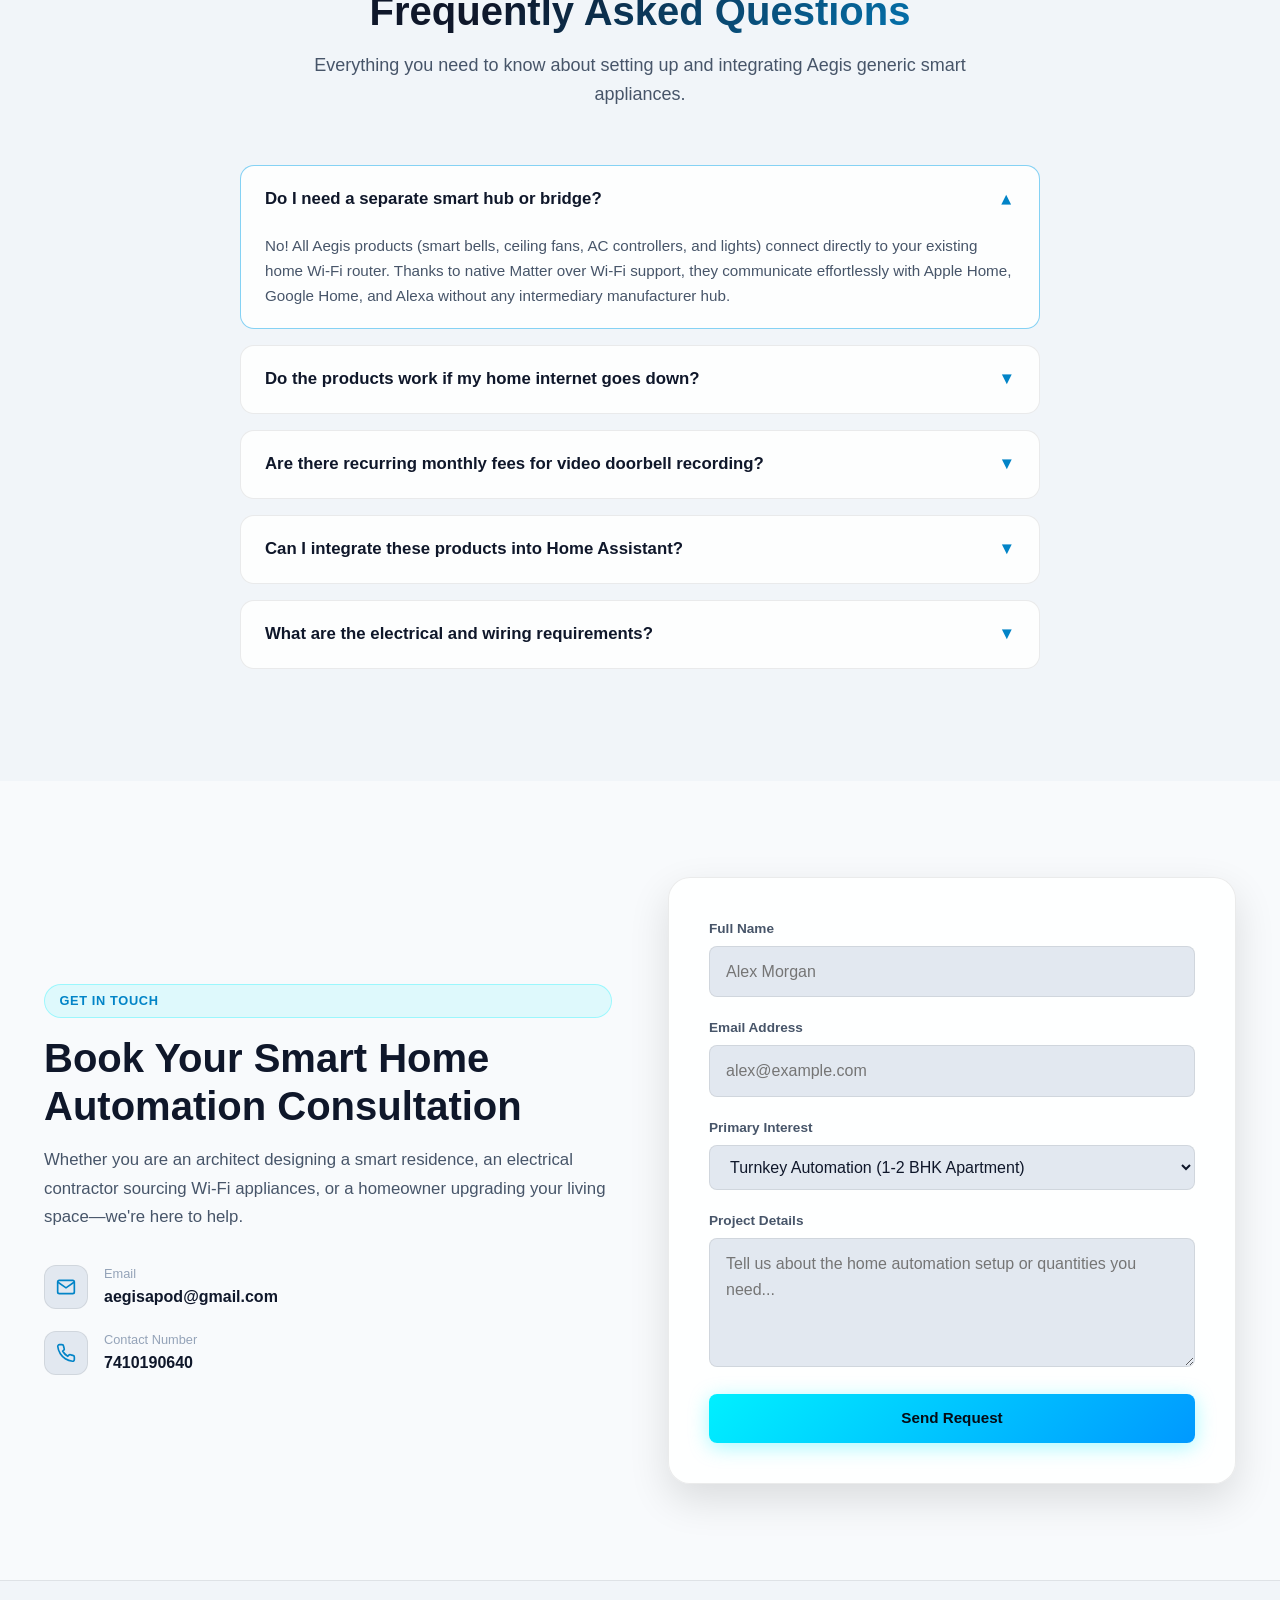
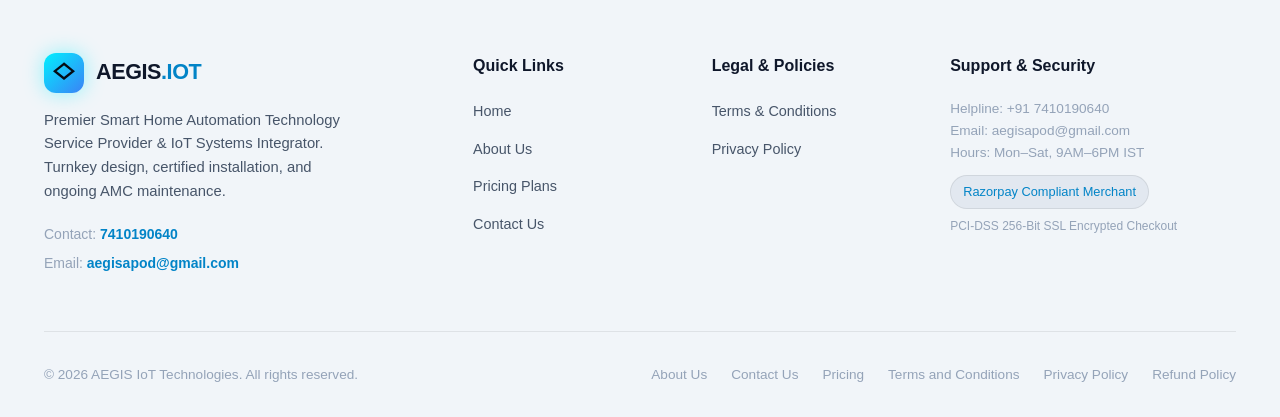
==== commit 281134ae: "Remove Products link from navigation menu" ====
--- a/index.html
+++ b/index.html
@@ -30,7 +30,6 @@
         <ul class="nav-menu" id="nav-menu">
           <li><a href="#services" class="nav-link">Services</a></li>
           <li><a href="#simulator" class="nav-link">Live Simulator</a></li>
-          <li><a href="#products" class="nav-link">Products</a></li>
           <li><a href="pricing.html" class="nav-link">Pricing</a></li>
           <li><a href="about.html" class="nav-link">About Us</a></li>
           <li><a href="contact.html" class="nav-link">Contact Us</a></li>
